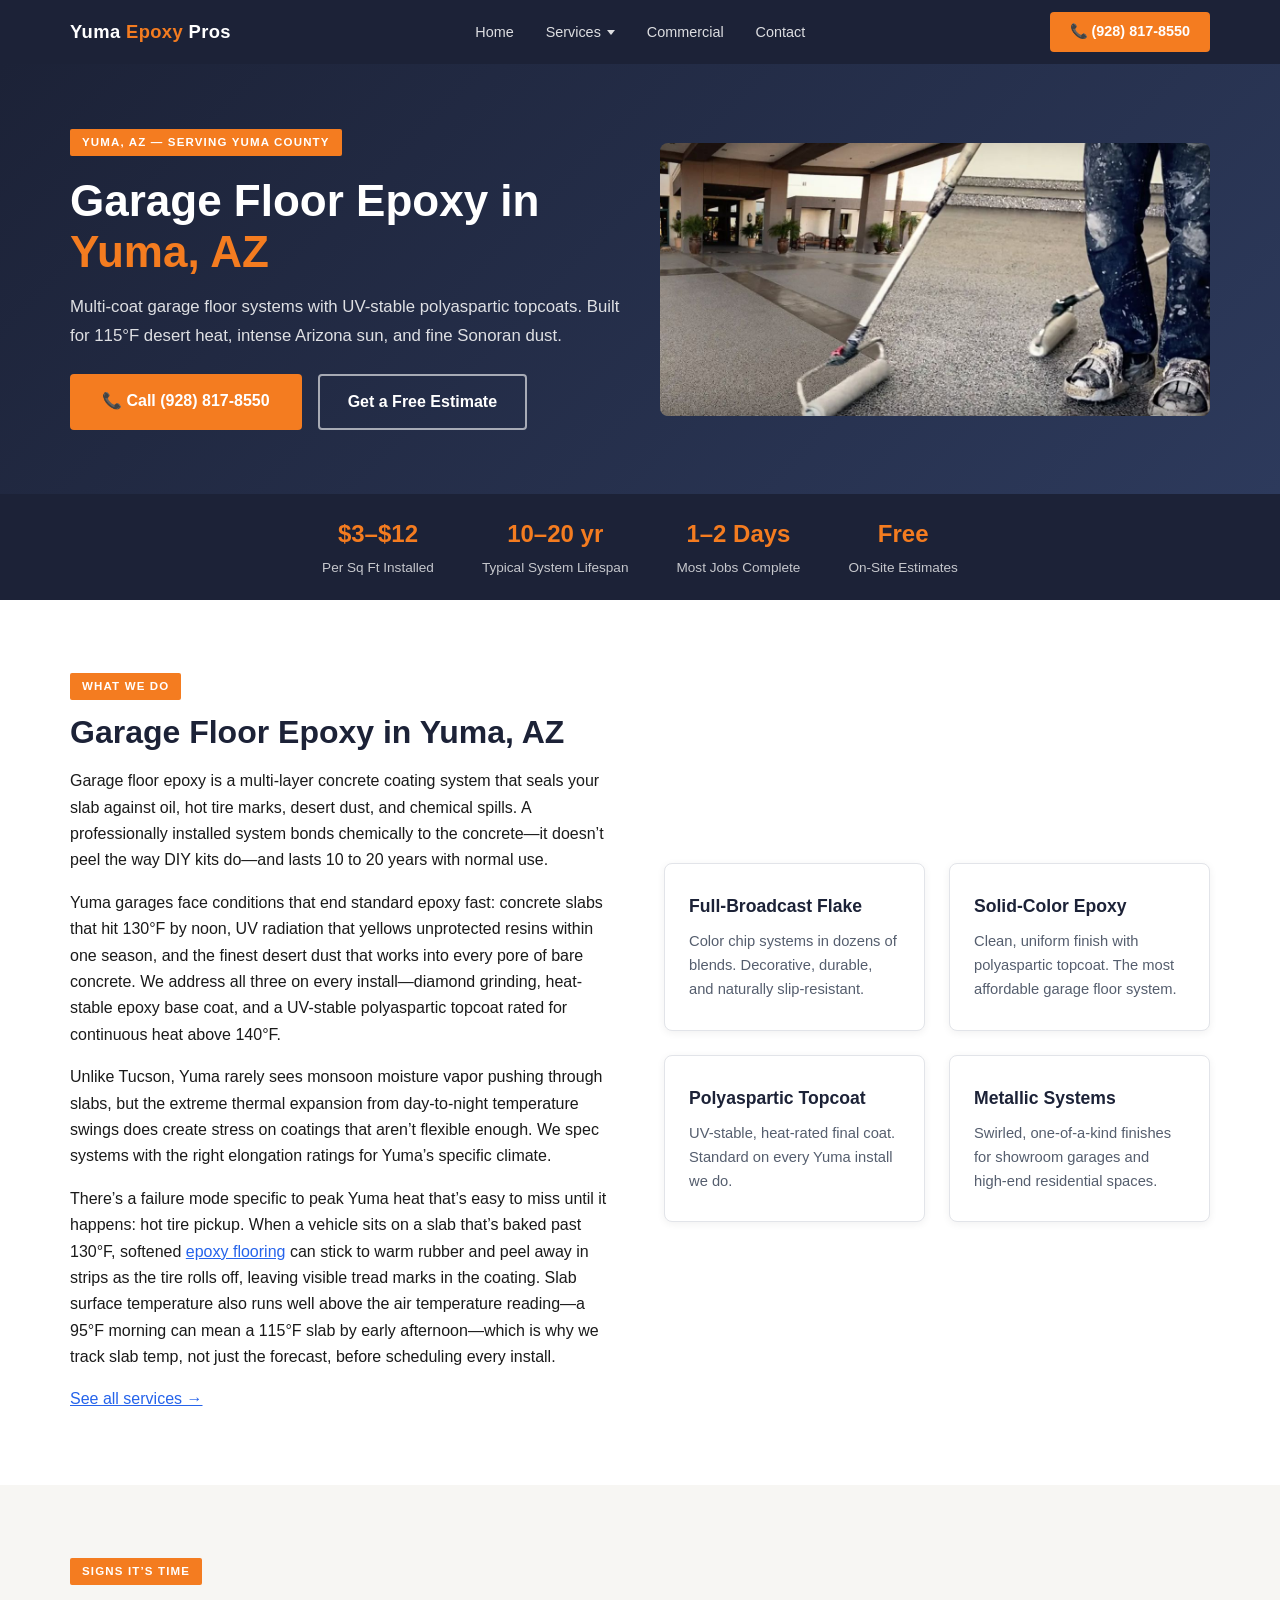
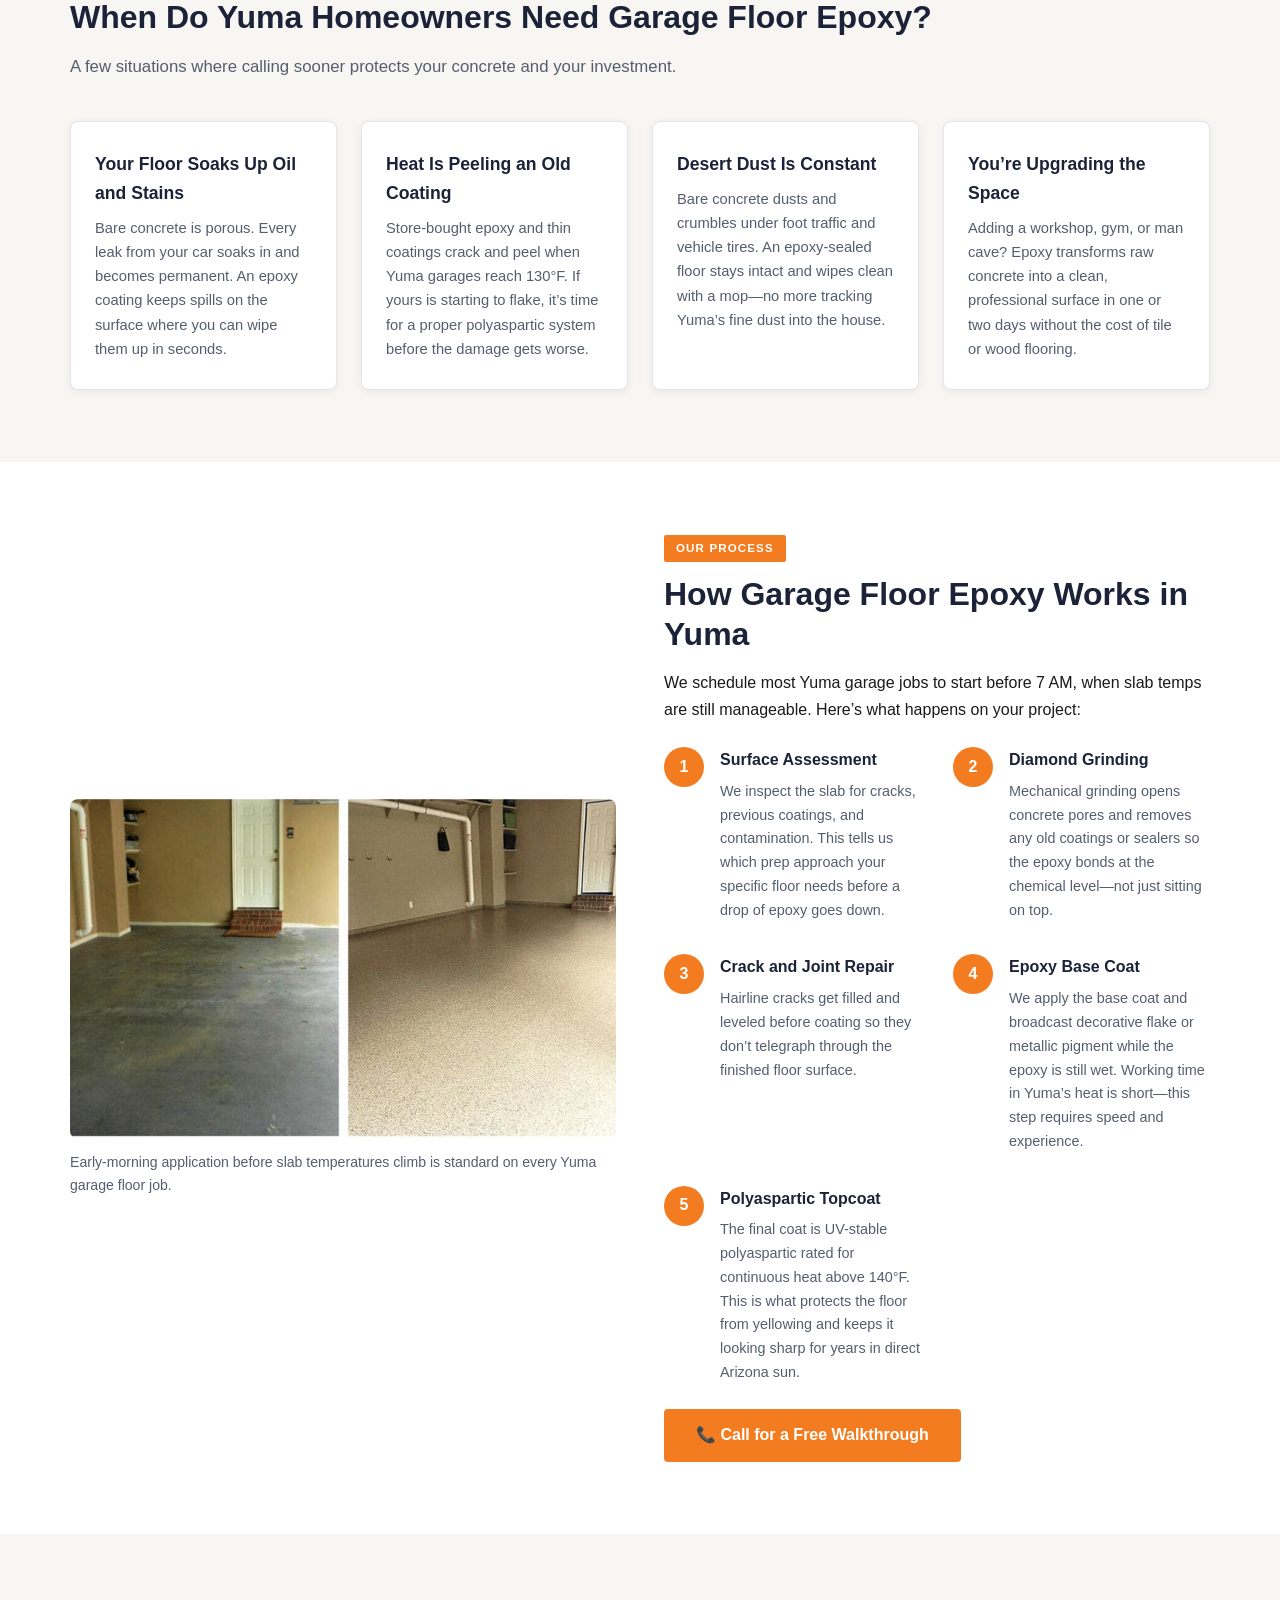
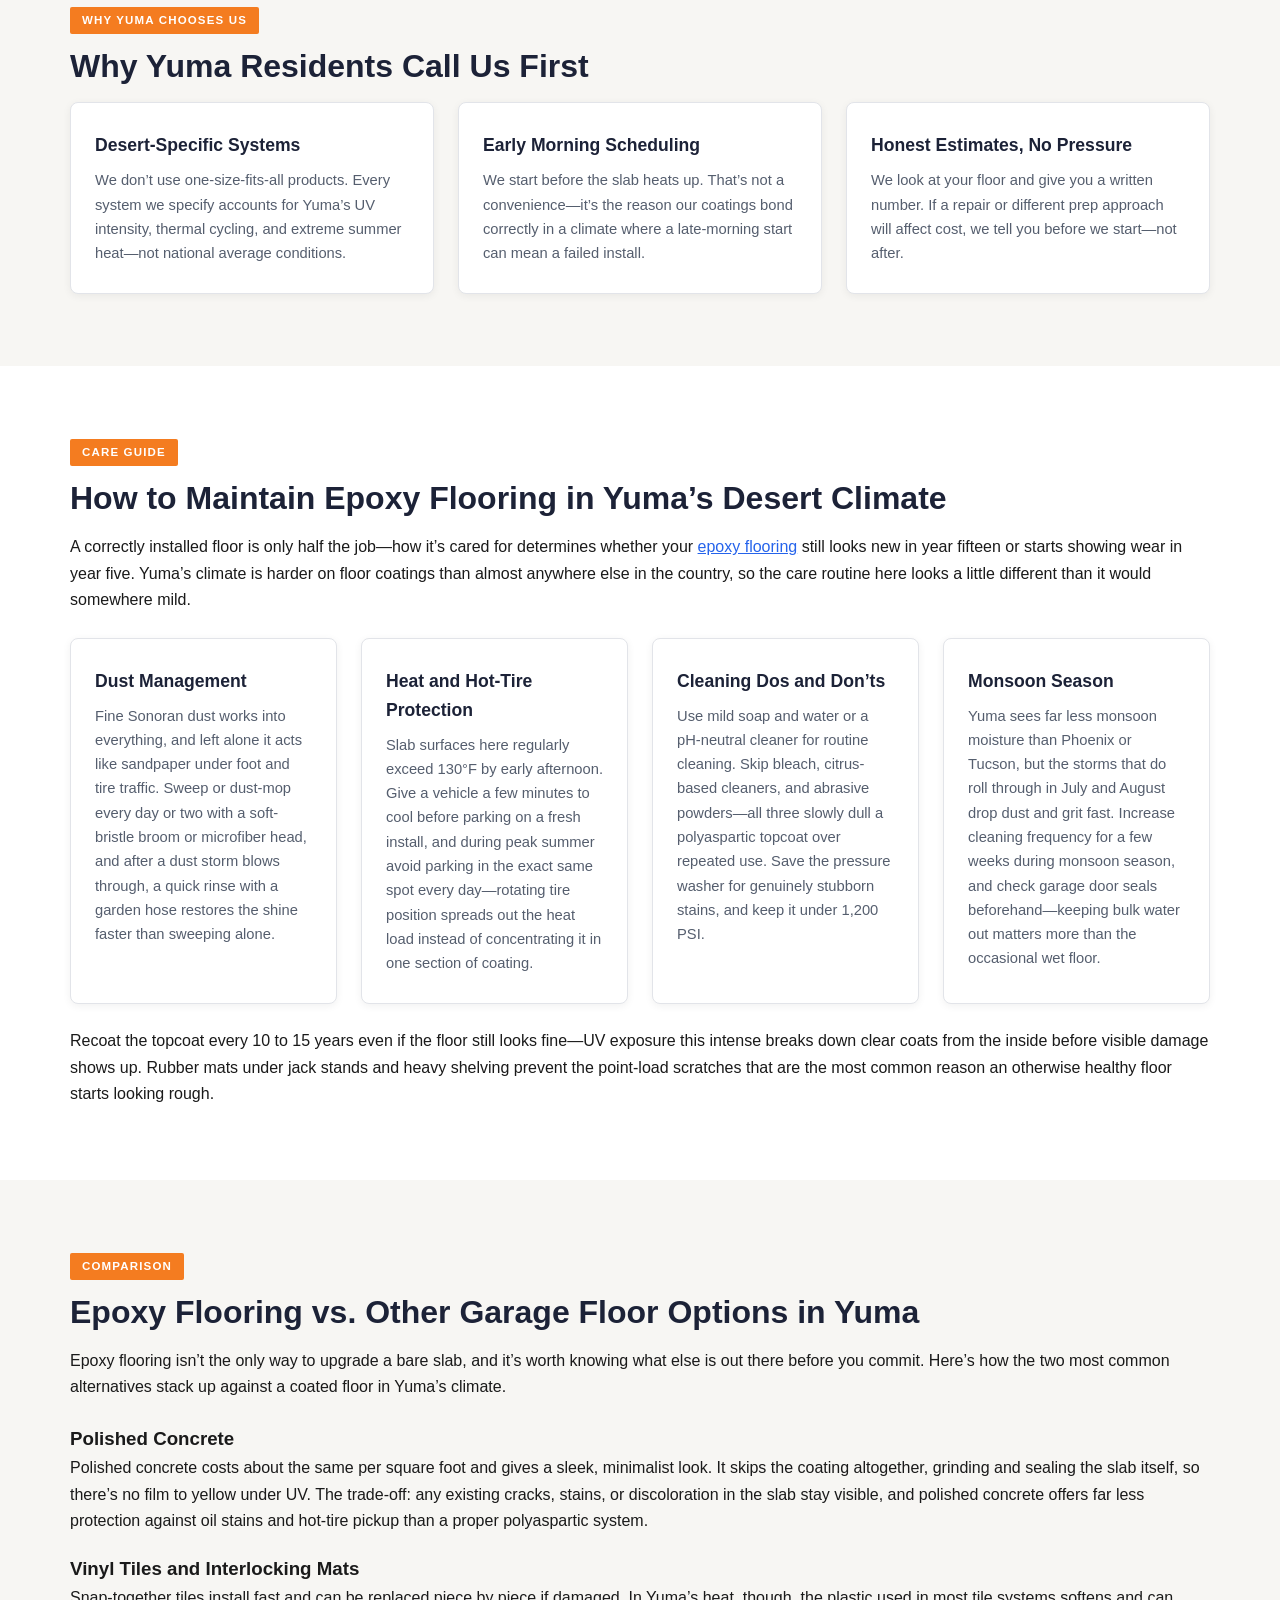
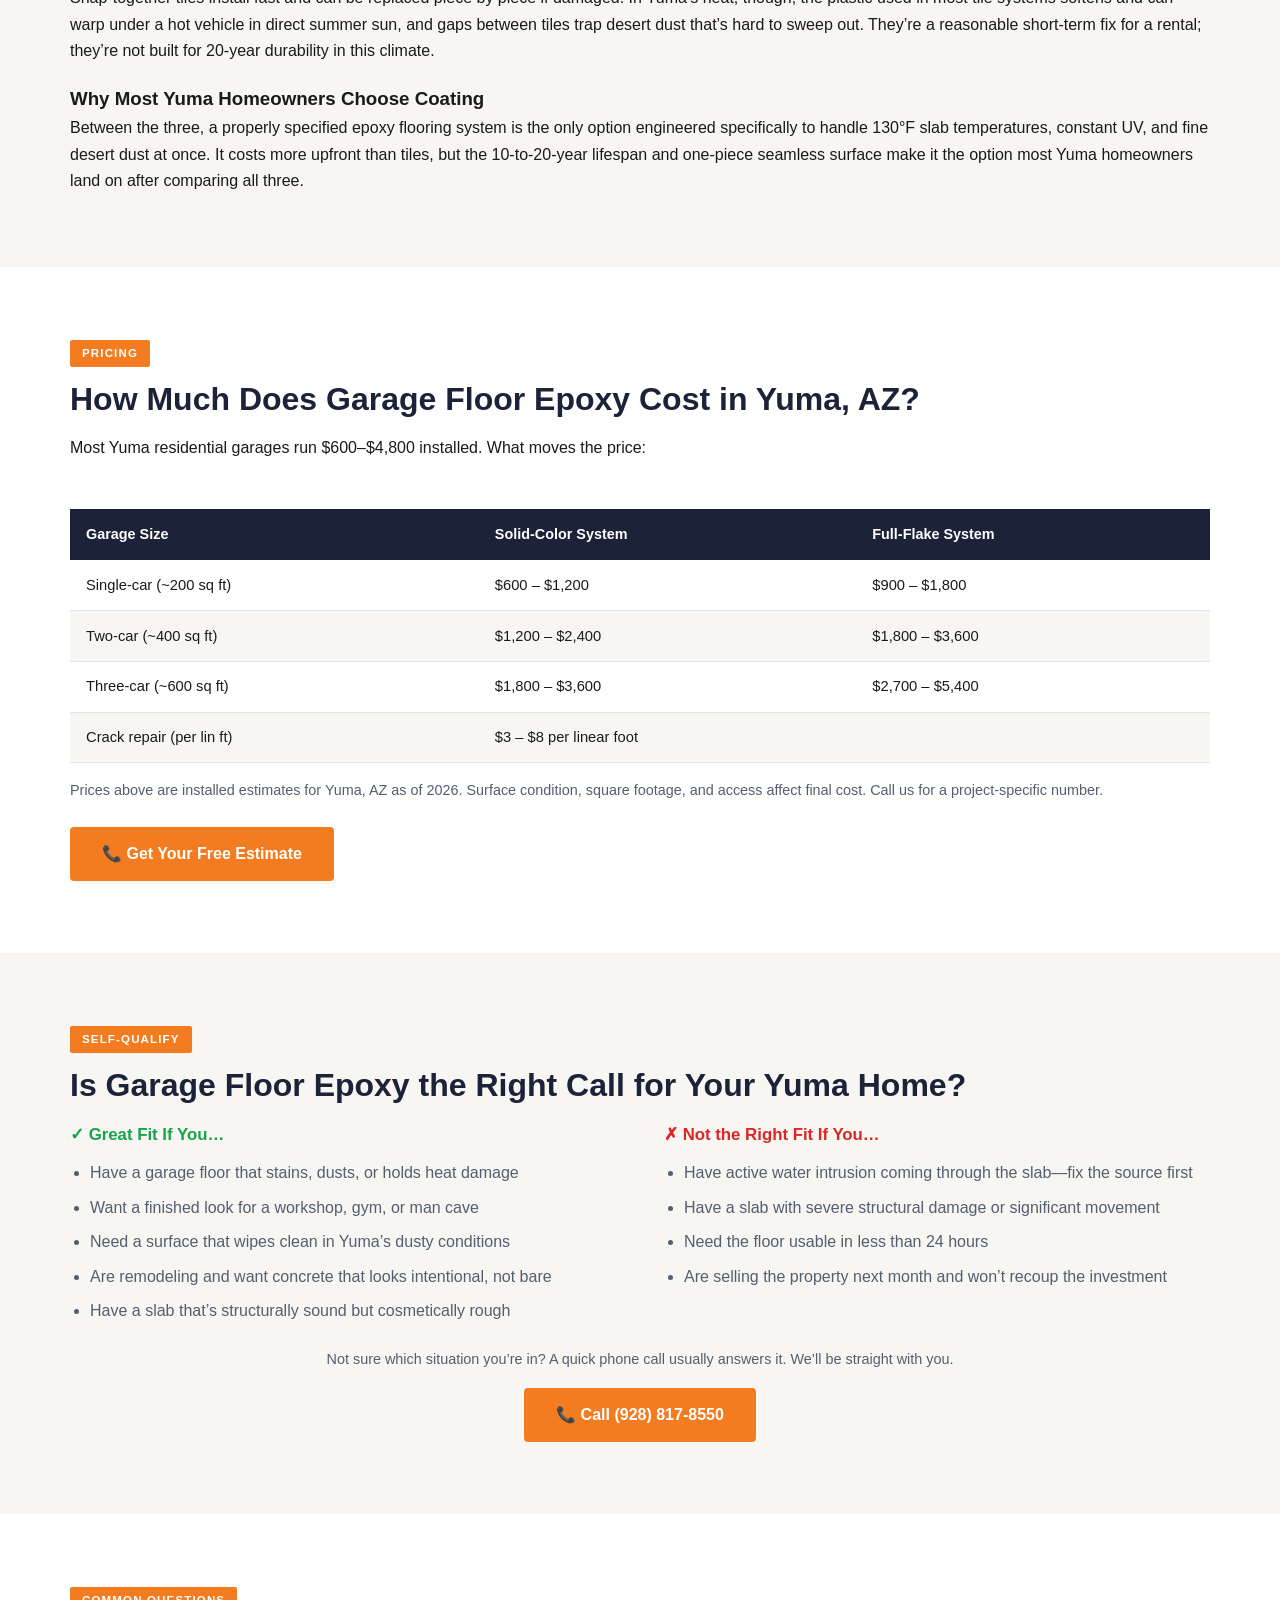
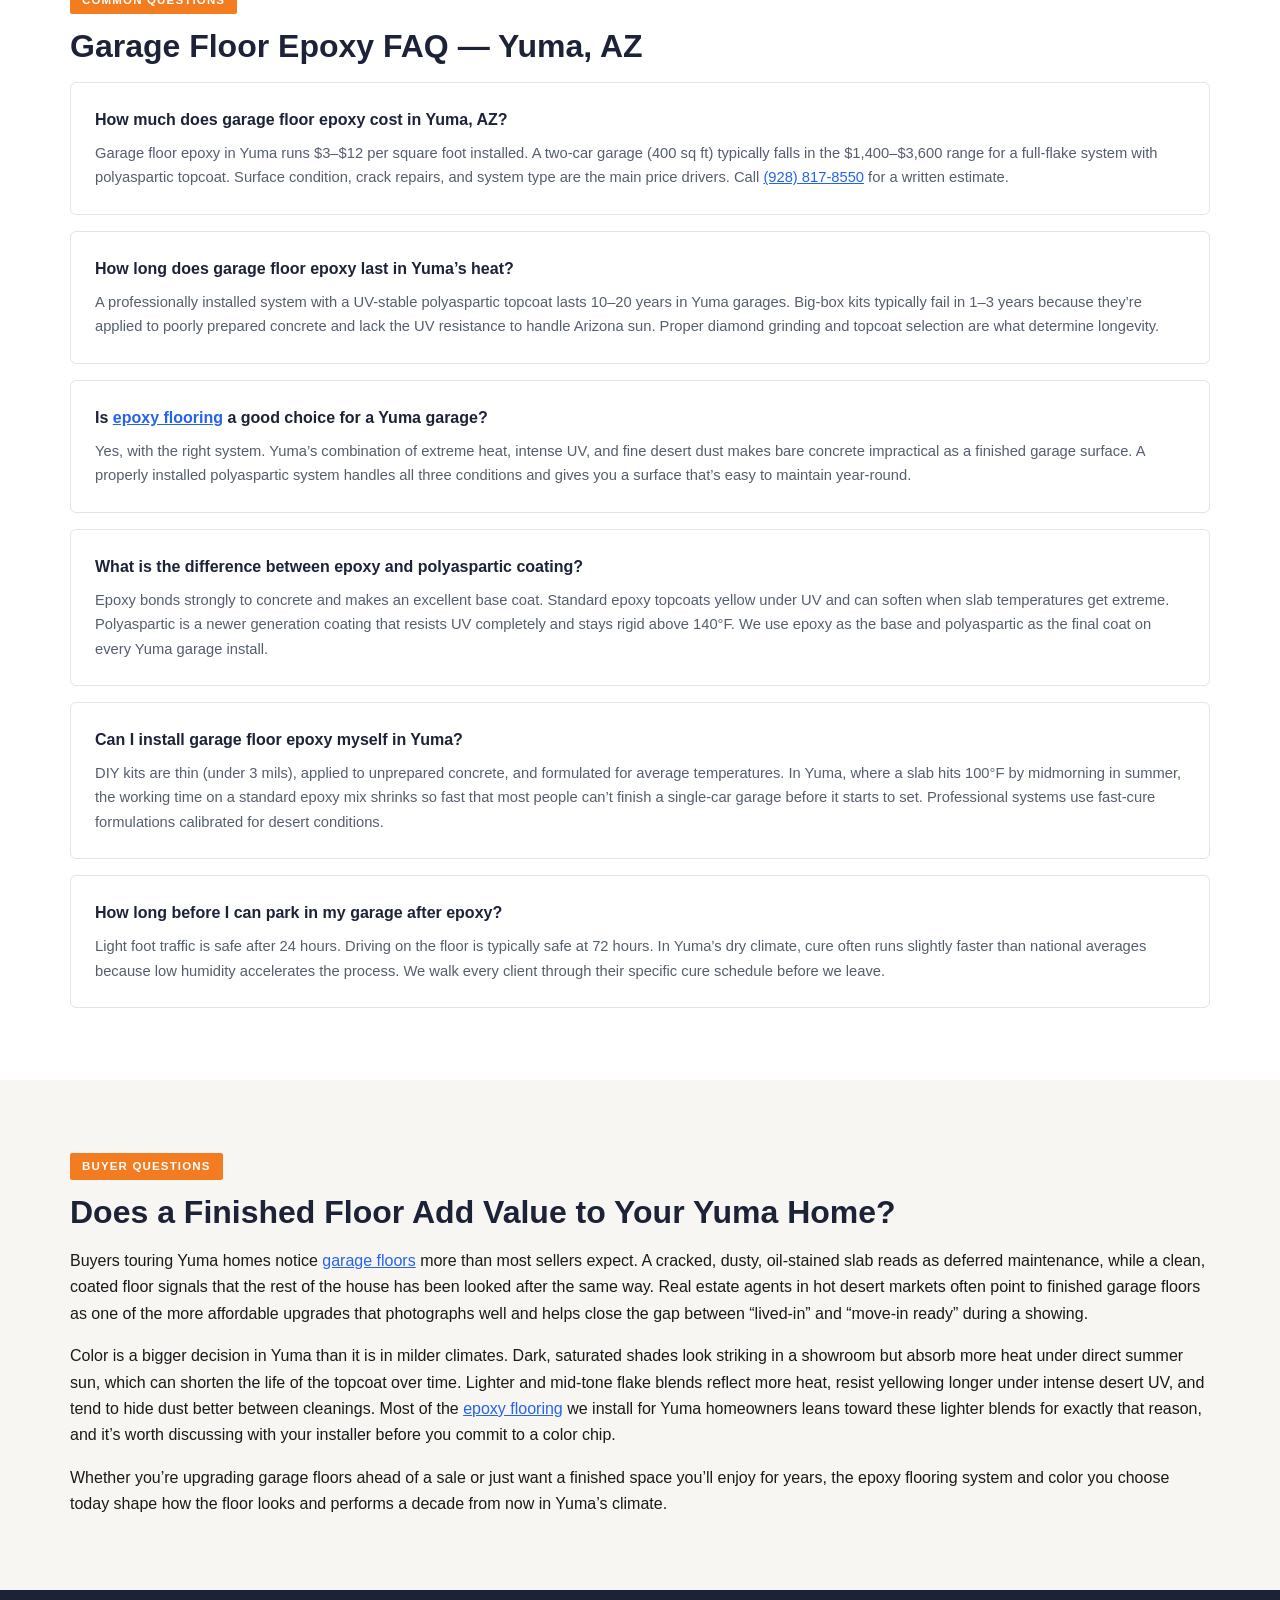
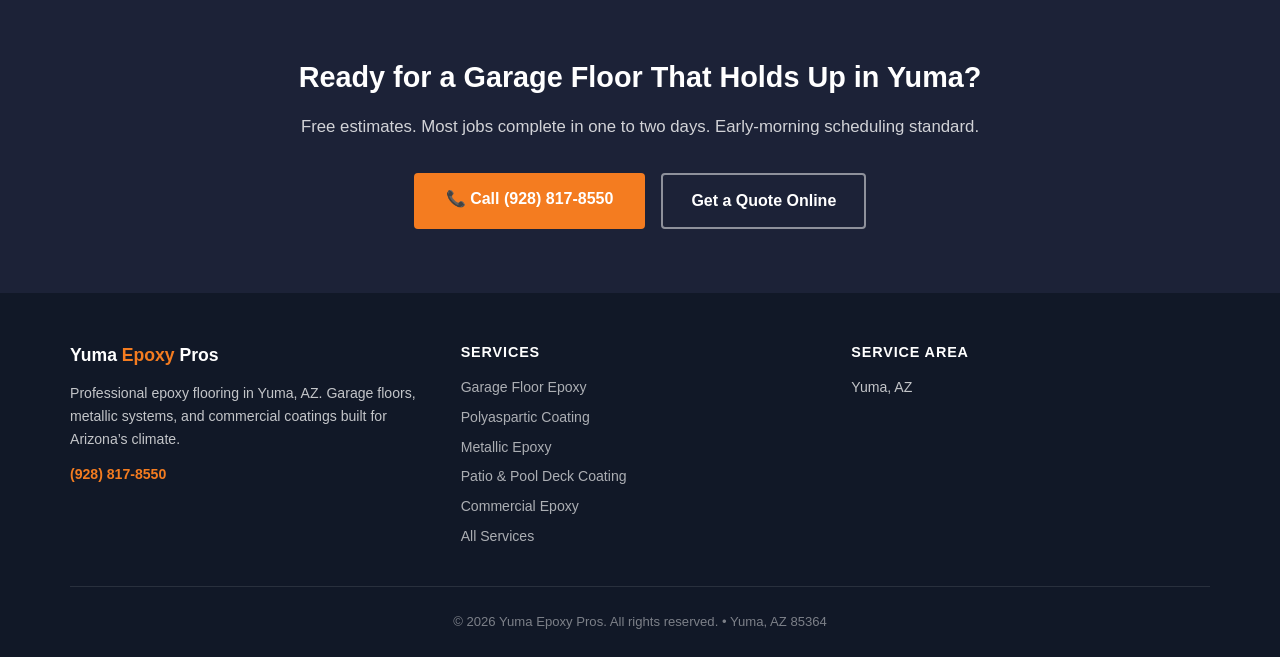
==== index.html @ 927a89eb "Add Google site verification meta tag Added Google site verification meta tag for SEO." ====
<!DOCTYPE html>
<html lang="en">
<head>
<meta charset="UTF-8">
<meta name="viewport" content="width=device-width, initial-scale=1.0">
<title>Garage Floor Epoxy Yuma AZ | Yuma Epoxy Pros</title>
<meta name="description" content="Garage floor epoxy in Yuma, AZ. UV-stable polyaspartic topcoats built for 115&deg;F desert heat and fine desert dust. Free estimates &mdash; (928) 817-8550.">
<link rel="canonical" href="https://www.yumaepoxyflooring.com/">
<link rel="stylesheet" href="styles.css">
  <meta name="google-site-verification" content="IXnUgaW2FuCSOQkMnWdWptDoH_tJjfhENvV6yNIHJcI" />
<script type="application/ld+json">
{
  "@context": "https://schema.org",
  "@type": "LocalBusiness",
  "name": "Yuma Epoxy Pros",
  "telephone": "(928) 817-8550",
  "url": "https://yumaepoxyflooring.com",
  "address": {
    "@type": "PostalAddress",
    "addressLocality": "Yuma",
    "addressRegion": "AZ",
    "addressCountry": "US"
  },
  "areaServed": "Yuma, AZ",
  "description": "Professional garage floor epoxy and concrete coating services in Yuma, AZ",
  "openingHours": "Mo-Fr 07:00-17:00"
}
</script>
<script type="application/ld+json">
{
  "@context": "https://schema.org",
  "@type": "FAQPage",
  "mainEntity": [
    {
      "@type": "Question",
      "name": "How much does garage floor epoxy cost in Yuma, AZ?",
      "acceptedAnswer": {
        "@type": "Answer",
        "text": "Garage floor epoxy in Yuma typically runs $3 to $12 per square foot installed. A single-car garage (around 200 sq ft) falls in the $600&ndash;$1,400 range. A two-car garage (400 sq ft) runs $1,400&ndash;$3,200 for a full-broadcast flake system with polyaspartic topcoat. Metallic systems cost more due to longer installation time and premium materials. We provide written estimates after an on-site walkthrough."
      }
    },
    {
      "@type": "Question",
      "name": "How long does garage floor epoxy last in Yuma&rsquo;s heat?",
      "acceptedAnswer": {
        "@type": "Answer",
        "text": "A professionally installed epoxy system with a UV-stable polyaspartic topcoat lasts 10&ndash;20 years in Yuma garages under normal use. Big-box DIY kits typically fail in one to three years in desert climates because they lack UV resistance and the film thickness to handle slab temperatures that regularly exceed 120&deg;F by midday. Proper diamond grinding and a quality topcoat are what separate a floor that lasts from one that peels."
      }
    },
    {
      "@type": "Question",
      "name": "Is epoxy flooring a good choice for a Yuma garage?",
      "acceptedAnswer": {
        "@type": "Answer",
        "text": "Yes, with the right system. Yuma garages face some of the harshest conditions of any city in the country: sustained 115&deg;F summer air temps, concrete slab surfaces that hit 130&deg;F by noon, intense UV radiation, and constant fine desert dust that infiltrates bare concrete. A properly installed polyaspartic system seals all of it out and handles the heat without softening or yellowing."
      }
    },
    {
      "@type": "Question",
      "name": "What is the difference between epoxy and polyaspartic floor coating?",
      "acceptedAnswer": {
        "@type": "Answer",
        "text": "Epoxy is a two-part resin that cures slowly and bonds strongly to concrete, making it an excellent base coat. Standard epoxy topcoats yellow under UV and can soften when Yuma slabs get extremely hot. Polyaspartic is a newer chemistry that cures faster, resists UV fading completely, and stays rigid in continuous heat above 140&deg;F. Most Yuma installations use epoxy as the base coat and polyaspartic as the protective topcoat."
      }
    },
    {
      "@type": "Question",
      "name": "Can I install garage floor epoxy myself in Yuma?",
      "acceptedAnswer": {
        "@type": "Answer",
        "text": "Hardware store epoxy kits are typically less than 3 mils thick and applied over inadequately prepared concrete. In Yuma&rsquo;s heat, the working time shrinks dramatically&mdash;epoxy mixed on a 100&deg;F slab may begin setting before you finish a single-car garage. Professional installations use fast-cure formulations calibrated for high ambient temperatures, applied during early morning hours before the slab heats up."
      }
    },
    {
      "@type": "Question",
      "name": "How long after installation before I can park in my garage?",
      "acceptedAnswer": {
        "@type": "Answer",
        "text": "Light foot traffic is safe after 24 hours. Driving on the floor is typically safe after 72 hours (3 full days). In Yuma&rsquo;s dry desert climate, cure times often run slightly faster than national averages because low humidity accelerates the process. We walk every client through the specific cure schedule for their system before we leave the job."
      }
    }
  ]
}
</script>
</head>
<body>

<nav>
  <div class="nav-inner">
    <a href="/" class="nav-logo">Yuma <span>Epoxy</span> Pros</a>
    <ul class="nav-links">
      <li><a href="/">Home</a></li>
      <li class="has-dropdown">
        <a href="/services">Services</a>
        <div class="dropdown-menu">
          <ul class="dropdown-menu-list">
            <li><a href="/garage-floor-epoxy-yuma">Garage Floor Epoxy</a></li>
            <li><a href="/polyaspartic-floor-coating-yuma">Polyaspartic Coating</a></li>
            <li><a href="/metallic-epoxy-flooring-yuma">Metallic Epoxy</a></li>
            <li><a href="/patio-pool-deck-coating-yuma">Patio &amp; Pool Deck Coating</a></li>
            <li><a href="/commercial-epoxy-flooring-yuma">Commercial Epoxy</a></li>
          </ul>
        </div>
      </li>
      <li><a href="/commercial-epoxy-flooring-yuma">Commercial</a></li>
      <li><a href="/contact">Contact</a></li>
    </ul>
    <a href="tel:9288178550" class="nav-cta">&#128222; (928) 817-8550</a>
    <button class="nav-hamburger" aria-label="Open menu">
      <span></span><span></span><span></span>
    </button>
  </div>
</nav>

<!-- Hero -->
<section class="hero" style="padding:4rem 1.5rem;">
  <div style="max-width:1140px;margin:0 auto;display:flex;align-items:center;gap:2.5rem;flex-wrap:wrap;">
  <div style="flex:1;min-width:280px;">
    <span class="section-label">Yuma, AZ &mdash; Serving Yuma County</span>
    <h1 style="font-size:clamp(1.75rem,4vw,2.75rem);font-weight:900;color:#ffffff;line-height:1.15;margin:0.5rem 0 1rem;">Garage Floor Epoxy in <span style="color:#f47c20;">Yuma, AZ</span></h1>
    <p style="font-size:1.05rem;color:rgba(255,255,255,0.85);margin-bottom:1.5rem;line-height:1.7;">Multi-coat garage floor systems with UV-stable polyaspartic topcoats. Built for 115&deg;F desert heat, intense Arizona sun, and fine Sonoran dust.</p>
    <div style="display:flex;gap:1rem;flex-wrap:wrap;">
      <a href="tel:9288178550" class="btn-primary">&#128222; Call (928) 817-8550</a>
      <a href="/contact" class="btn-ghost">Get a Free Estimate</a>
    </div>
  </div>
  <div style="flex:1;min-width:280px;">
    <img src="epoxyflooring10.jpg" alt="garage floor epoxy in Yuma AZ" loading="eager" style="width:100%;border-radius:8px;object-fit:cover;max-height:400px;">
  </div>
  </div>
</section>

<!-- Stat bar -->
<div style="background:#1c2237;color:#fff;padding:1.25rem 1.5rem;display:flex;justify-content:center;gap:3rem;flex-wrap:wrap;text-align:center;">
  <div><strong style="display:block;font-size:1.5rem;color:#f47c20;">$3&ndash;$12</strong><span style="font-size:0.85rem;color:rgba(255,255,255,0.75);">Per Sq Ft Installed</span></div>
  <div><strong style="display:block;font-size:1.5rem;color:#f47c20;">10&ndash;20 yr</strong><span style="font-size:0.85rem;color:rgba(255,255,255,0.75);">Typical System Lifespan</span></div>
  <div><strong style="display:block;font-size:1.5rem;color:#f47c20;">1&ndash;2 Days</strong><span style="font-size:0.85rem;color:rgba(255,255,255,0.75);">Most Jobs Complete</span></div>
  <div><strong style="display:block;font-size:1.5rem;color:#f47c20;">Free</strong><span style="font-size:0.85rem;color:rgba(255,255,255,0.75);">On-Site Estimates</span></div>
</div>

<!-- What We Do -->
<section class="section">
  <div class="container">
    <div class="split">
      <div>
        <span class="section-label">What We Do</span>
        <h2 class="section-title">Garage Floor Epoxy in Yuma, AZ</h2>
        <p>Garage floor epoxy is a multi-layer concrete coating system that seals your slab against oil, hot tire marks, desert dust, and chemical spills. A professionally installed system bonds chemically to the concrete&mdash;it doesn&rsquo;t peel the way DIY kits do&mdash;and lasts 10 to 20 years with normal use.</p>
        <p style="margin-top:1rem;">Yuma garages face conditions that end standard epoxy fast: concrete slabs that hit 130&deg;F by noon, UV radiation that yellows unprotected resins within one season, and the finest desert dust that works into every pore of bare concrete. We address all three on every install&mdash;diamond grinding, heat-stable epoxy base coat, and a UV-stable polyaspartic topcoat rated for continuous heat above 140&deg;F.</p>
        <p style="margin-top:1rem;">Unlike Tucson, Yuma rarely sees monsoon moisture vapor pushing through slabs, but the extreme thermal expansion from day-to-night temperature swings does create stress on coatings that aren&rsquo;t flexible enough. We spec systems with the right elongation ratings for Yuma&rsquo;s specific climate.</p><p style="margin-top:1rem;">There&rsquo;s a failure mode specific to peak Yuma heat that&rsquo;s easy to miss until it happens: hot tire pickup. When a vehicle sits on a slab that&rsquo;s baked past 130&deg;F, softened <a href="http://hooverepoxyfloors.com">epoxy flooring</a> can stick to warm rubber and peel away in strips as the tire rolls off, leaving visible tread marks in the coating. Slab surface temperature also runs well above the air temperature reading&mdash;a 95&deg;F morning can mean a 115&deg;F slab by early afternoon&mdash;which is why we track slab temp, not just the forecast, before scheduling every install.</p>
        <a href="/services" style="color:#2563eb;text-decoration:underline;display:inline-block;margin-top:1rem;">See all services &rarr;</a>
      </div>
      <div>
        <div class="cards" style="grid-template-columns:1fr 1fr;">
          <div class="card">
            <h3>Full-Broadcast Flake</h3>
            <p>Color chip systems in dozens of blends. Decorative, durable, and naturally slip-resistant.</p>
          </div>
          <div class="card">
            <h3>Solid-Color Epoxy</h3>
            <p>Clean, uniform finish with polyaspartic topcoat. The most affordable garage floor system.</p>
          </div>
          <div class="card">
            <h3>Polyaspartic Topcoat</h3>
            <p>UV-stable, heat-rated final coat. Standard on every Yuma install we do.</p>
          </div>
          <div class="card">
            <h3>Metallic Systems</h3>
            <p>Swirled, one-of-a-kind finishes for showroom garages and high-end residential spaces.</p>
          </div>
        </div>
      </div>
    </div>
  </div>
</section>

<!-- When Do You Need It -->
<section class="section section-alt">
  <div class="container">
    <span class="section-label">Signs It&rsquo;s Time</span>
    <h2 class="section-title">When Do Yuma Homeowners Need Garage Floor Epoxy?</h2>
    <p class="section-lead">A few situations where calling sooner protects your concrete and your investment.</p>
    <div class="cards">
      <div class="card">
        <h3>Your Floor Soaks Up Oil and Stains</h3>
        <p>Bare concrete is porous. Every leak from your car soaks in and becomes permanent. An epoxy coating keeps spills on the surface where you can wipe them up in seconds.</p>
      </div>
      <div class="card">
        <h3>Heat Is Peeling an Old Coating</h3>
        <p>Store-bought epoxy and thin coatings crack and peel when Yuma garages reach 130&deg;F. If yours is starting to flake, it&rsquo;s time for a proper polyaspartic system before the damage gets worse.</p>
      </div>
      <div class="card">
        <h3>Desert Dust Is Constant</h3>
        <p>Bare concrete dusts and crumbles under foot traffic and vehicle tires. An epoxy-sealed floor stays intact and wipes clean with a mop&mdash;no more tracking Yuma&rsquo;s fine dust into the house.</p>
      </div>
      <div class="card">
        <h3>You&rsquo;re Upgrading the Space</h3>
        <p>Adding a workshop, gym, or man cave? Epoxy transforms raw concrete into a clean, professional surface in one or two days without the cost of tile or wood flooring.</p>
      </div>
    </div>
  </div>
</section>

<!-- How It Works -->
<section class="section">
  <div class="container">
    <div class="split">
      <div>
        <img src="epoxyflooring1.jpg" alt="garage floor epoxy coating process in Yuma AZ" loading="lazy" style="width:100%;border-radius:8px;object-fit:cover;max-height:420px;">
        <p style="margin-top:0.75rem;font-size:0.88rem;color:#555e6e;">Early-morning application before slab temperatures climb is standard on every Yuma garage floor job.</p>
      </div>
      <div>
        <span class="section-label">Our Process</span>
        <h2 class="section-title">How Garage Floor Epoxy Works in Yuma</h2>
        <p style="margin-bottom:1.5rem;">We schedule most Yuma garage jobs to start before 7 AM, when slab temps are still manageable. Here&rsquo;s what happens on your project:</p>
        <div class="steps">
          <div class="step"><h3>Surface Assessment</h3><p>We inspect the slab for cracks, previous coatings, and contamination. This tells us which prep approach your specific floor needs before a drop of epoxy goes down.</p></div>
          <div class="step"><h3>Diamond Grinding</h3><p>Mechanical grinding opens concrete pores and removes any old coatings or sealers so the epoxy bonds at the chemical level&mdash;not just sitting on top.</p></div>
          <div class="step"><h3>Crack and Joint Repair</h3><p>Hairline cracks get filled and leveled before coating so they don&rsquo;t telegraph through the finished floor surface.</p></div>
          <div class="step"><h3>Epoxy Base Coat</h3><p>We apply the base coat and broadcast decorative flake or metallic pigment while the epoxy is still wet. Working time in Yuma&rsquo;s heat is short&mdash;this step requires speed and experience.</p></div>
          <div class="step"><h3>Polyaspartic Topcoat</h3><p>The final coat is UV-stable polyaspartic rated for continuous heat above 140&deg;F. This is what protects the floor from yellowing and keeps it looking sharp for years in direct Arizona sun.</p></div>
        </div>
        <a href="tel:9288178550" class="btn-primary" style="margin-top:1.5rem;display:inline-block;">&#128222; Call for a Free Walkthrough</a>
      </div>
    </div>
  </div>
</section>

<!-- Why Choose Us -->
<section class="section section-alt">
  <div class="container">
    <span class="section-label">Why Yuma Chooses Us</span>
    <h2 class="section-title">Why Yuma Residents Call Us First</h2>
    <div class="cards">
      <div class="card">
        <h3>Desert-Specific Systems</h3>
        <p>We don&rsquo;t use one-size-fits-all products. Every system we specify accounts for Yuma&rsquo;s UV intensity, thermal cycling, and extreme summer heat&mdash;not national average conditions.</p>
      </div>
      <div class="card">
        <h3>Early Morning Scheduling</h3>
        <p>We start before the slab heats up. That&rsquo;s not a convenience&mdash;it&rsquo;s the reason our coatings bond correctly in a climate where a late-morning start can mean a failed install.</p>
      </div>
      <div class="card">
        <h3>Honest Estimates, No Pressure</h3>
        <p>We look at your floor and give you a written number. If a repair or different prep approach will affect cost, we tell you before we start&mdash;not after.</p>
      </div>
    </div>
  </div>
</section>

<!-- Care Guide -->
<section class="section">
  <div class="container">
    <span class="section-label">Care Guide</span>
    <h2 class="section-title">How to Maintain Epoxy Flooring in Yuma&rsquo;s Desert Climate</h2>
    <p>A correctly installed floor is only half the job&mdash;how it&rsquo;s cared for determines whether your <a href="http://www.santaclaraepoxy.com/">epoxy flooring</a> still looks new in year fifteen or starts showing wear in year five. Yuma&rsquo;s climate is harder on floor coatings than almost anywhere else in the country, so the care routine here looks a little different than it would somewhere mild.</p>
    <div class="cards" style="margin-top:1.5rem;">
      <div class="card">
        <h3>Dust Management</h3>
        <p>Fine Sonoran dust works into everything, and left alone it acts like sandpaper under foot and tire traffic. Sweep or dust-mop every day or two with a soft-bristle broom or microfiber head, and after a dust storm blows through, a quick rinse with a garden hose restores the shine faster than sweeping alone.</p>
      </div>
      <div class="card">
        <h3>Heat and Hot-Tire Protection</h3>
        <p>Slab surfaces here regularly exceed 130&deg;F by early afternoon. Give a vehicle a few minutes to cool before parking on a fresh install, and during peak summer avoid parking in the exact same spot every day&mdash;rotating tire position spreads out the heat load instead of concentrating it in one section of coating.</p>
      </div>
      <div class="card">
        <h3>Cleaning Dos and Don&rsquo;ts</h3>
        <p>Use mild soap and water or a pH-neutral cleaner for routine cleaning. Skip bleach, citrus-based cleaners, and abrasive powders&mdash;all three slowly dull a polyaspartic topcoat over repeated use. Save the pressure washer for genuinely stubborn stains, and keep it under 1,200 PSI.</p>
      </div>
      <div class="card">
        <h3>Monsoon Season</h3>
        <p>Yuma sees far less monsoon moisture than Phoenix or Tucson, but the storms that do roll through in July and August drop dust and grit fast. Increase cleaning frequency for a few weeks during monsoon season, and check garage door seals beforehand&mdash;keeping bulk water out matters more than the occasional wet floor.</p>
      </div>
    </div>
    <p style="margin-top:1.5rem;">Recoat the topcoat every 10 to 15 years even if the floor still looks fine&mdash;UV exposure this intense breaks down clear coats from the inside before visible damage shows up. Rubber mats under jack stands and heavy shelving prevent the point-load scratches that are the most common reason an otherwise healthy floor starts looking rough.</p>
  </div>
</section>

<!-- Comparison -->
<section class="section section-alt">
  <div class="container">
    <span class="section-label">Comparison</span>
    <h2 class="section-title">Epoxy Flooring vs. Other Garage Floor Options in Yuma</h2>
    <p>Epoxy flooring isn&rsquo;t the only way to upgrade a bare slab, and it&rsquo;s worth knowing what else is out there before you commit. Here&rsquo;s how the two most common alternatives stack up against a coated floor in Yuma&rsquo;s climate.</p>
    <div style="margin-top:1.5rem;">
      <h3>Polished Concrete</h3>
      <p>Polished concrete costs about the same per square foot and gives a sleek, minimalist look. It skips the coating altogether, grinding and sealing the slab itself, so there&rsquo;s no film to yellow under UV. The trade-off: any existing cracks, stains, or discoloration in the slab stay visible, and polished concrete offers far less protection against oil stains and hot-tire pickup than a proper polyaspartic system.</p>
      <h3 style="margin-top:1.25rem;">Vinyl Tiles and Interlocking Mats</h3>
      <p>Snap-together tiles install fast and can be replaced piece by piece if damaged. In Yuma&rsquo;s heat, though, the plastic used in most tile systems softens and can warp under a hot vehicle in direct summer sun, and gaps between tiles trap desert dust that&rsquo;s hard to sweep out. They&rsquo;re a reasonable short-term fix for a rental; they&rsquo;re not built for 20-year durability in this climate.</p>
      <h3 style="margin-top:1.25rem;">Why Most Yuma Homeowners Choose Coating</h3>
      <p>Between the three, a properly specified epoxy flooring system is the only option engineered specifically to handle 130&deg;F slab temperatures, constant UV, and fine desert dust at once. It costs more upfront than tiles, but the 10-to-20-year lifespan and one-piece seamless surface make it the option most Yuma homeowners land on after comparing all three.</p>
    </div>
  </div>
</section>

<!-- Cost -->
<section class="section">
  <div class="container">
    <span class="section-label">Pricing</span>
    <h2 class="section-title">How Much Does Garage Floor Epoxy Cost in Yuma, AZ?</h2>
    <p style="margin-bottom:1.5rem;">Most Yuma residential garages run $600&ndash;$4,800 installed. What moves the price:</p>
    <div style="overflow-x:auto;">
      <table class="cost-table">
        <thead>
          <tr><th>Garage Size</th><th>Solid-Color System</th><th>Full-Flake System</th></tr>
        </thead>
        <tbody>
          <tr><td>Single-car (~200 sq ft)</td><td>$600 &ndash; $1,200</td><td>$900 &ndash; $1,800</td></tr>
          <tr><td>Two-car (~400 sq ft)</td><td>$1,200 &ndash; $2,400</td><td>$1,800 &ndash; $3,600</td></tr>
          <tr><td>Three-car (~600 sq ft)</td><td>$1,800 &ndash; $3,600</td><td>$2,700 &ndash; $5,400</td></tr>
          <tr><td>Crack repair (per lin ft)</td><td colspan="2">$3 &ndash; $8 per linear foot</td></tr>
        </tbody>
      </table>
    </div>
    <p style="margin-top:1rem;color:#555e6e;font-size:0.9rem;">Prices above are installed estimates for Yuma, AZ as of 2026. Surface condition, square footage, and access affect final cost. Call us for a project-specific number.</p>
    <a href="tel:9288178550" class="btn-primary" style="display:inline-block;margin-top:1.5rem;">&#128222; Get Your Free Estimate</a>
  </div>
</section>

<!-- Is It Right For You -->
<section class="section section-alt">
  <div class="container">
    <span class="section-label">Self-Qualify</span>
    <h2 class="section-title">Is Garage Floor Epoxy the Right Call for Your Yuma Home?</h2>
    <div class="split" style="align-items:flex-start;">
      <div>
        <h3 style="font-size:1.05rem;margin-bottom:0.75rem;color:#16a34a;">&#10003; Great Fit If You&hellip;</h3>
        <ul style="padding-left:1.25rem;display:flex;flex-direction:column;gap:0.5rem;color:#555e6e;">
          <li>Have a garage floor that stains, dusts, or holds heat damage</li>
          <li>Want a finished look for a workshop, gym, or man cave</li>
          <li>Need a surface that wipes clean in Yuma&rsquo;s dusty conditions</li>
          <li>Are remodeling and want concrete that looks intentional, not bare</li>
          <li>Have a slab that&rsquo;s structurally sound but cosmetically rough</li>
        </ul>
      </div>
      <div>
        <h3 style="font-size:1.05rem;margin-bottom:0.75rem;color:#dc2626;">&#10007; Not the Right Fit If You&hellip;</h3>
        <ul style="padding-left:1.25rem;display:flex;flex-direction:column;gap:0.5rem;color:#555e6e;">
          <li>Have active water intrusion coming through the slab&mdash;fix the source first</li>
          <li>Have a slab with severe structural damage or significant movement</li>
          <li>Need the floor usable in less than 24 hours</li>
          <li>Are selling the property next month and won&rsquo;t recoup the investment</li>
        </ul>
      </div>
    </div>
    <p style="margin-top:1.5rem;font-size:0.9rem;color:#555e6e;text-align:center;">Not sure which situation you&rsquo;re in? A quick phone call usually answers it. We&rsquo;ll be straight with you.</p>
    <div style="text-align:center;margin-top:1rem;">
      <a href="tel:9288178550" class="btn-primary" style="display:inline-block;">&#128222; Call (928) 817-8550</a>
    </div>
  </div>
</section>

<!-- FAQ -->
<section class="section">
  <div class="container">
    <span class="section-label">Common Questions</span>
    <h2 class="section-title">Garage Floor Epoxy FAQ &mdash; Yuma, AZ</h2>
    <div class="faqs">
      <div class="faq">
        <h3>How much does garage floor epoxy cost in Yuma, AZ?</h3>
        <p>Garage floor epoxy in Yuma runs $3&ndash;$12 per square foot installed. A two-car garage (400 sq ft) typically falls in the $1,400&ndash;$3,600 range for a full-flake system with polyaspartic topcoat. Surface condition, crack repairs, and system type are the main price drivers. Call <a href="tel:9288178550" style="color:#2563eb;text-decoration:underline;">(928) 817-8550</a> for a written estimate.</p>
      </div>
      <div class="faq">
        <h3>How long does garage floor epoxy last in Yuma&rsquo;s heat?</h3>
        <p>A professionally installed system with a UV-stable polyaspartic topcoat lasts 10&ndash;20 years in Yuma garages. Big-box kits typically fail in 1&ndash;3 years because they&rsquo;re applied to poorly prepared concrete and lack the UV resistance to handle Arizona sun. Proper diamond grinding and topcoat selection are what determine longevity.</p>
      </div>
      <div class="faq">
        <h3>Is <a href="https://www.tucsonazepoxyflooring.com/">epoxy flooring</a> a good choice for a Yuma garage?</h3>
        <p>Yes, with the right system. Yuma&rsquo;s combination of extreme heat, intense UV, and fine desert dust makes bare concrete impractical as a finished garage surface. A properly installed polyaspartic system handles all three conditions and gives you a surface that&rsquo;s easy to maintain year-round.</p>
      </div>
      <div class="faq">
        <h3>What is the difference between epoxy and polyaspartic coating?</h3>
        <p>Epoxy bonds strongly to concrete and makes an excellent base coat. Standard epoxy topcoats yellow under UV and can soften when slab temperatures get extreme. Polyaspartic is a newer generation coating that resists UV completely and stays rigid above 140&deg;F. We use epoxy as the base and polyaspartic as the final coat on every Yuma garage install.</p>
      </div>
      <div class="faq">
        <h3>Can I install garage floor epoxy myself in Yuma?</h3>
        <p>DIY kits are thin (under 3 mils), applied to unprepared concrete, and formulated for average temperatures. In Yuma, where a slab hits 100&deg;F by midmorning in summer, the working time on a standard epoxy mix shrinks so fast that most people can&rsquo;t finish a single-car garage before it starts to set. Professional systems use fast-cure formulations calibrated for desert conditions.</p>
      </div>
      <div class="faq">
        <h3>How long before I can park in my garage after epoxy?</h3>
        <p>Light foot traffic is safe after 24 hours. Driving on the floor is typically safe at 72 hours. In Yuma&rsquo;s dry climate, cure often runs slightly faster than national averages because low humidity accelerates the process. We walk every client through their specific cure schedule before we leave.</p>
      </div>
    </div>
  </div>
</section>

<!-- Resale Value & Color -->
<section class="section section-alt">
<div class="container">
<span class="section-label">Buyer Questions</span>
<h2 class="section-title">Does a Finished Floor Add Value to Your Yuma Home?</h2>
<p>Buyers touring Yuma homes notice <a href="http://flagstaffepoxyflooring.com">garage floors</a> more than most sellers expect. A cracked, dusty, oil-stained slab reads as deferred maintenance, while a clean, coated floor signals that the rest of the house has been looked after the same way. Real estate agents in hot desert markets often point to finished garage floors as one of the more affordable upgrades that photographs well and helps close the gap between &ldquo;lived-in&rdquo; and &ldquo;move-in ready&rdquo; during a showing.</p>
<p style="margin-top:1rem;">Color is a bigger decision in Yuma than it is in milder climates. Dark, saturated shades look striking in a showroom but absorb more heat under direct summer sun, which can shorten the life of the topcoat over time. Lighter and mid-tone flake blends reflect more heat, resist yellowing longer under intense desert UV, and tend to hide dust better between cleanings. Most of the <a href="http://sanleandroepoxy.com/">epoxy flooring</a> we install for Yuma homeowners leans toward these lighter blends for exactly that reason, and it&rsquo;s worth discussing with your installer before you commit to a color chip.</p>
<p style="margin-top:1rem;">Whether you&rsquo;re upgrading garage floors ahead of a sale or just want a finished space you&rsquo;ll enjoy for years, the epoxy flooring system and color you choose today shape how the floor looks and performs a decade from now in Yuma&rsquo;s climate.</p>
</div>
</section>

<div class="cta-band">
  <h2>Ready for a Garage Floor That Holds Up in Yuma?</h2>
  <p>Free estimates. Most jobs complete in one to two days. Early-morning scheduling standard.</p>
  <div style="display:flex;gap:1rem;justify-content:center;flex-wrap:wrap;">
    <a href="tel:9288178550" class="btn-primary">&#128222; Call (928) 817-8550</a>
    <a href="/contact" class="btn-ghost" style="border-color:rgba(255,255,255,0.5);color:#fff;">Get a Quote Online</a>
  </div>
</div>

<footer>
  <div class="footer-grid">
    <div>
      <a href="/" class="footer-logo">Yuma <span>Epoxy</span> Pros</a>
      <p style="margin-top:0.75rem;font-size:0.88rem;">Professional epoxy flooring in Yuma, AZ. Garage floors, metallic systems, and commercial coatings built for Arizona&rsquo;s climate.</p>
      <p style="margin-top:0.75rem;font-size:0.88rem;"><a href="tel:9288178550">(928) 817-8550</a></p>
    </div>
    <div>
      <h4>Services</h4>
      <ul>
        <li><a href="/garage-floor-epoxy-yuma">Garage Floor Epoxy</a></li>
        <li><a href="/polyaspartic-floor-coating-yuma">Polyaspartic Coating</a></li>
        <li><a href="/metallic-epoxy-flooring-yuma">Metallic Epoxy</a></li>
        <li><a href="/patio-pool-deck-coating-yuma">Patio &amp; Pool Deck Coating</a></li>
        <li><a href="/commercial-epoxy-flooring-yuma">Commercial Epoxy</a></li>
        <li><a href="/services">All Services</a></li>
      </ul>
    </div>
    <div>
      <h4>Service Area</h4>
      <ul>
        <li>Yuma, AZ</li>
      </ul>
    </div>
  </div>
  <div class="footer-bottom">
    <p>&copy; 2026 Yuma Epoxy Pros. All rights reserved. &bull; Yuma, AZ 85364</p>
  </div>
</footer>

</body>
</html>
---- styles.css ----
/* Yuma Epoxy Pros — styles.css */

*, *::before, *::after { box-sizing: border-box; margin: 0; padding: 0; }

:root {
  --navy: #1c2237;
  --orange: #f47c20;
  --red: #e63946;
  --light-bg: #f7f6f3;
  --white: #ffffff;
  --text: #1a1a1a;
  --muted: #555e6e;
  --border: #e2e4e9;
  --max-w: 1140px;
}

body { font-family: 'Segoe UI', Arial, sans-serif; color: var(--text); background: var(--white); line-height: 1.65; font-size: 16px; }

a { color: #2563eb; text-decoration: underline; }
a:hover { color: #1d4ed8; }
img { max-width: 100%; height: auto; display: block; }

/* ── NAV ── */
nav {
  background: var(--navy);
  position: sticky; top: 0; z-index: 1000;
  padding: 0 1.5rem;
}
.nav-inner {
  max-width: var(--max-w);
  margin: 0 auto;
  display: flex; align-items: center; justify-content: space-between;
  height: 64px;
}
.nav-logo { color: var(--white); font-size: 1.15rem; font-weight: 700; text-decoration: none; letter-spacing: 0.02em; }
.nav-logo span { color: var(--orange); }
.nav-links { display: flex; gap: 2rem; list-style: none; }
.nav-links a { color: rgba(255,255,255,0.85); text-decoration: none; font-size: 0.9rem; font-weight: 500; transition: color 0.2s; }
.nav-links a:hover { color: var(--orange); }
.nav-cta {
  background: var(--orange); color: var(--white) !important;
  padding: 0.5rem 1.25rem; border-radius: 4px; font-weight: 600;
  text-decoration: none !important; font-size: 0.9rem; white-space: nowrap;
}
.nav-cta:hover { background: #d96a15; color: var(--white) !important; }
.nav-hamburger { display: none; background: none; border: none; cursor: pointer; }
.nav-hamburger span { display: block; width: 24px; height: 2px; background: var(--white); margin: 5px 0; }

/* ── HERO ── */
.hero {
  background: linear-gradient(135deg, var(--navy) 0%, #2d3a5c 100%);
  color: var(--white);
  padding: 5rem 1.5rem;
  position: relative; overflow: hidden;
}
.hero::before { display: none; }
.hero-inner { max-width: var(--max-w); margin: 0 auto; position: relative; }
.hero-badge {
  display: inline-block; background: var(--orange);
  color: var(--white); font-size: 0.78rem; font-weight: 700;
  letter-spacing: 0.08em; text-transform: uppercase;
  padding: 0.3rem 0.9rem; border-radius: 3px; margin-bottom: 1.2rem;
}
.hero h1 { font-size: clamp(1.8rem, 4vw, 2.8rem); line-height: 1.2; font-weight: 800; margin-bottom: 1rem; max-width: 700px; }
.hero-sub { font-size: 1.1rem; color: rgba(255,255,255,0.85); max-width: 560px; margin-bottom: 2rem; }
.hero-ctas { display: flex; gap: 1rem; flex-wrap: wrap; }
.btn-primary {
  background: var(--orange); color: var(--white);
  padding: 0.85rem 2rem; border-radius: 4px;
  font-weight: 700; font-size: 1rem; text-decoration: none;
  display: inline-block;
}
.btn-primary:hover { background: #d96a15; color: var(--white); }
.btn-ghost {
  border: 2px solid rgba(255,255,255,0.6); color: var(--white);
  padding: 0.8rem 1.75rem; border-radius: 4px;
  font-weight: 600; font-size: 1rem; text-decoration: none;
  display: inline-block;
}
.btn-ghost:hover { border-color: var(--white); color: var(--white); }
.hero-trust { margin-top: 2.5rem; display: flex; gap: 2rem; flex-wrap: wrap; }
.hero-trust-item { font-size: 0.88rem; color: rgba(255,255,255,0.75); display: flex; align-items: center; gap: 0.4rem; }
.hero-trust-item::before { content: '&#10003;'; color: var(--orange); font-weight: 700; }

/* ── SHARED LAYOUT ── */
.section { padding: 4.5rem 1.5rem; }
.section-alt { background: var(--light-bg); }
.container { max-width: var(--max-w); margin: 0 auto; }
.section-label {
  display: inline-block; background: var(--orange);
  color: var(--white); font-size: 0.72rem; font-weight: 700;
  letter-spacing: 0.1em; text-transform: uppercase;
  padding: 0.25rem 0.75rem; border-radius: 2px; margin-bottom: 0.75rem;
}
.section-title { font-size: clamp(1.5rem, 3vw, 2rem); font-weight: 800; margin-bottom: 1rem; color: var(--navy); line-height: 1.25; }
.section-lead { font-size: 1.05rem; color: var(--muted); max-width: 640px; margin-bottom: 2.5rem; }

/* ── SERVICE CARDS ── */
.cards { display: grid; grid-template-columns: repeat(auto-fit, minmax(240px, 1fr)); gap: 1.5rem; }
.card {
  background: var(--white); border: 1px solid var(--border);
  border-radius: 8px; padding: 1.75rem 1.5rem;
  box-shadow: 0 2px 8px rgba(0,0,0,0.06);
}
.card-icon { font-size: 2rem; margin-bottom: 0.75rem; }
.card h3 { font-size: 1.1rem; font-weight: 700; color: var(--navy); margin-bottom: 0.5rem; }
.card p { font-size: 0.92rem; color: var(--muted); }
.card-link { color: var(--orange); text-decoration: underline; font-weight: 600; font-size: 0.9rem; }

/* ── PROCESS STEPS ── */
.steps { display: grid; grid-template-columns: repeat(auto-fit, minmax(200px, 1fr)); gap: 2rem; counter-reset: step; }
.step { position: relative; padding-left: 3.5rem; }
.step::before {
  counter-increment: step;
  content: counter(step);
  position: absolute; left: 0; top: 0;
  width: 2.5rem; height: 2.5rem; border-radius: 50%;
  background: var(--orange); color: var(--white);
  font-weight: 800; font-size: 1rem;
  display: flex; align-items: center; justify-content: center;
}
.step h3 { font-size: 1rem; font-weight: 700; color: var(--navy); margin-bottom: 0.4rem; }
.step p { font-size: 0.9rem; color: var(--muted); }

/* ── TWO-COL SPLIT ── */
.split { display: grid; grid-template-columns: 1fr 1fr; gap: 3rem; align-items: center; }
.split img { border-radius: 8px; width: 100%; height: 340px; object-fit: cover; }
.split-text h2 { font-size: 1.65rem; font-weight: 800; color: var(--navy); margin-bottom: 1rem; }
.split-text p { color: var(--muted); margin-bottom: 1rem; }
.check-list { list-style: none; margin-bottom: 1.5rem; }
.check-list li { padding: 0.3rem 0 0.3rem 1.75rem; position: relative; font-size: 0.95rem; color: var(--text); }
.check-list li::before { content: '&#10003;'; position: absolute; left: 0; color: var(--orange); font-weight: 700; }

/* ── COST TABLE ── */
.cost-table { width: 100%; border-collapse: collapse; margin-top: 1.5rem; }
.cost-table th { background: var(--navy); color: var(--white); padding: 0.85rem 1rem; text-align: left; font-size: 0.9rem; }
.cost-table td { padding: 0.8rem 1rem; border-bottom: 1px solid var(--border); font-size: 0.92rem; }
.cost-table tr:nth-child(even) td { background: var(--light-bg); }

/* ── FAQ ── */
.faqs { display: grid; gap: 1rem; }
.faq { background: var(--white); border: 1px solid var(--border); border-radius: 6px; padding: 1.5rem; }
.faq h3 { font-size: 1rem; font-weight: 700; color: var(--navy); margin-bottom: 0.5rem; }
.faq p { font-size: 0.92rem; color: var(--muted); }

/* ── CTA BAND ── */
.cta-band {
  background: var(--navy);
  color: var(--white); padding: 4rem 1.5rem; text-align: center;
}
.cta-band h2 { font-size: 1.8rem; font-weight: 800; margin-bottom: 0.75rem; }
.cta-band p { color: rgba(255,255,255,0.8); margin-bottom: 2rem; font-size: 1.05rem; }

/* ── CONTACT FORM ── */
.form-grid { display: grid; grid-template-columns: 1fr 1fr; gap: 1rem; }
.form-group { display: flex; flex-direction: column; gap: 0.4rem; }
.form-group.full { grid-column: 1 / -1; }
label { font-size: 0.88rem; font-weight: 600; color: var(--navy); }
input, select, textarea {
  padding: 0.75rem 1rem; border: 1px solid var(--border); border-radius: 4px;
  font-size: 0.95rem; font-family: inherit; width: 100%;
}
input:focus, select:focus, textarea:focus { outline: 2px solid var(--orange); border-color: var(--orange); }
textarea { resize: vertical; min-height: 120px; }
.btn-submit {
  background: var(--orange); color: var(--white);
  padding: 0.9rem 2.5rem; border: none; border-radius: 4px;
  font-size: 1rem; font-weight: 700; cursor: pointer; font-family: inherit;
}
.btn-submit:hover { background: #d96a15; }

/* ── FOOTER ── */
footer {
  background: #111827; color: rgba(255,255,255,0.75);
  padding: 3rem 1.5rem 1.5rem;
}
.footer-grid { display: grid; grid-template-columns: 1fr 1fr 1fr; gap: 2rem; max-width: var(--max-w); margin: 0 auto 2rem; }
.footer-logo { color: var(--white); font-size: 1.1rem; font-weight: 700; text-decoration: none; }
.footer-logo span { color: var(--orange); }
footer h4 { color: var(--white); font-size: 0.9rem; font-weight: 700; margin-bottom: 0.75rem; text-transform: uppercase; letter-spacing: 0.06em; }
footer ul { list-style: none; }
footer ul li { margin-bottom: 0.4rem; font-size: 0.88rem; }
footer ul li a { color: rgba(255,255,255,0.65); text-decoration: none; }
footer ul li a:hover { color: var(--orange); }
footer a[href^="tel"] { color: var(--orange); text-decoration: none; font-weight: 600; }
.footer-bottom { max-width: var(--max-w); margin: 0 auto; padding-top: 1.5rem; border-top: 1px solid rgba(255,255,255,0.1); font-size: 0.82rem; color: rgba(255,255,255,0.45); text-align: center; }

/* ── PAGE HERO (inner pages) ── */
.page-hero {
  background: linear-gradient(135deg, var(--navy), #2d3a5c);
  color: var(--white); padding: 4rem 1.5rem; text-align: center;
}
.page-hero h1 { font-size: clamp(1.6rem, 3.5vw, 2.4rem); font-weight: 800; margin-bottom: 0.75rem; }
.page-hero p { color: rgba(255,255,255,0.8); font-size: 1.05rem; max-width: 560px; margin: 0 auto; }

/* ── RESPONSIVE ── */
@media (max-width: 768px) {
  .nav-links { display: none; }
  .nav-hamburger { display: block; }
  .split { grid-template-columns: 1fr; }
  .split img { height: 220px; }
  .footer-grid { grid-template-columns: 1fr; }
  .form-grid { grid-template-columns: 1fr; }
  .hero-ctas { flex-direction: column; }
  .cards { grid-template-columns: 1fr; }
  .steps { grid-template-columns: 1fr; }
  .hero-trust { flex-direction: column; gap: 0.75rem; }
}


/* ---------- SERVICES NAV DROPDOWN ---------- */
.nav-links li.has-dropdown { position: relative; }
.has-dropdown > a { display:inline-flex; align-items:center; gap:6px; }
.has-dropdown > a::after { content:""; width:0; height:0; border-left:4px solid transparent; border-right:4px solid transparent; border-top:5px solid currentColor; }
.dropdown-menu { display:none; position:absolute; top:100%; left:-18px; padding-top:16px; min-width:255px; z-index:300; }
.has-dropdown:hover .dropdown-menu, .has-dropdown:focus-within .dropdown-menu { display:block; }
.dropdown-menu-list { display:block; list-style:none; margin:0; padding:6px 0; background:#111827; border:1px solid rgba(255,255,255,.12); border-top:3px solid #ea7317; box-shadow:0 8px 24px rgba(0,0,0,.3); }
.dropdown-menu-list li { display:block; }
.dropdown-menu-list li + li { border-top:1px solid rgba(255,255,255,.08); }
.dropdown-menu-list a { display:block; padding:11px 18px; color:#e5e7eb; font-size:.9rem; font-weight:500; white-space:nowrap; text-decoration:none; }
.dropdown-menu-list a:hover { background:#1f2937; color:#fff; }
@media (max-width: 860px) { .dropdown-menu { display:none !important; } .has-dropdown > a::after { display:none; } }
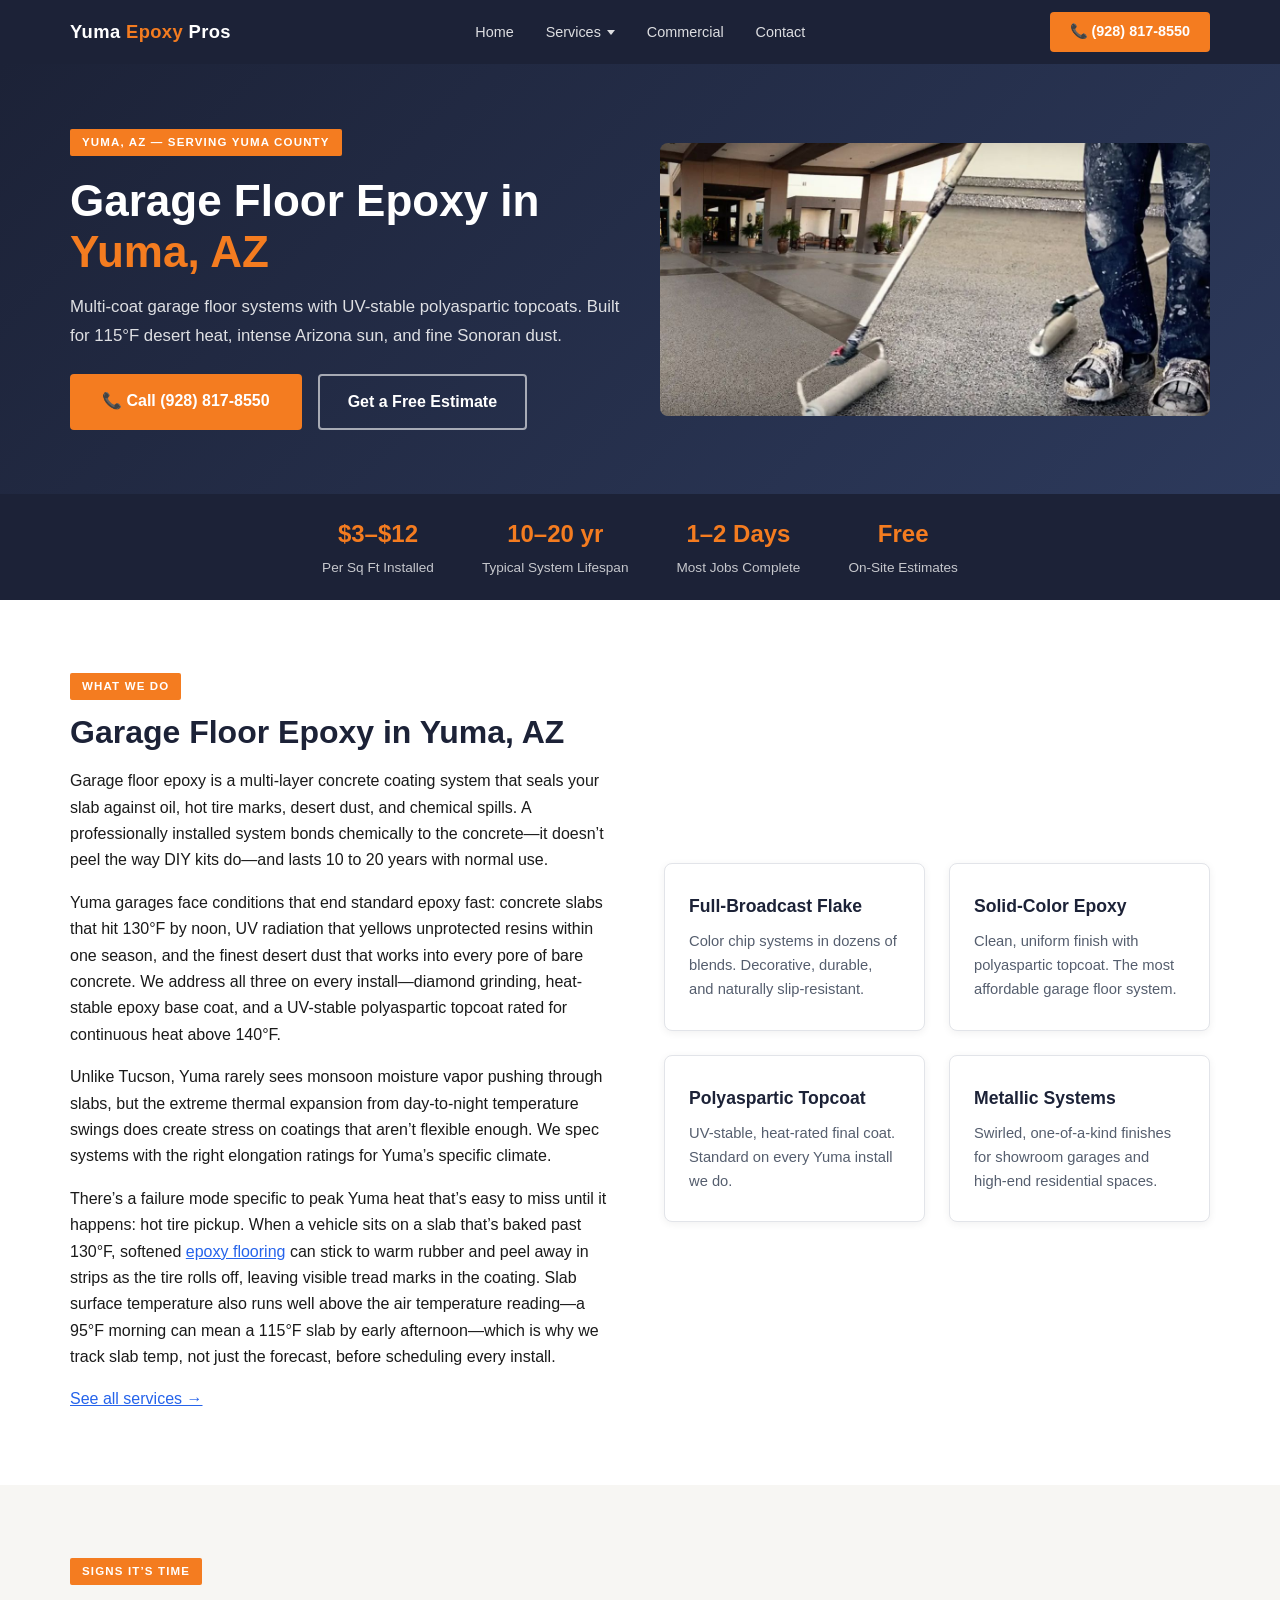
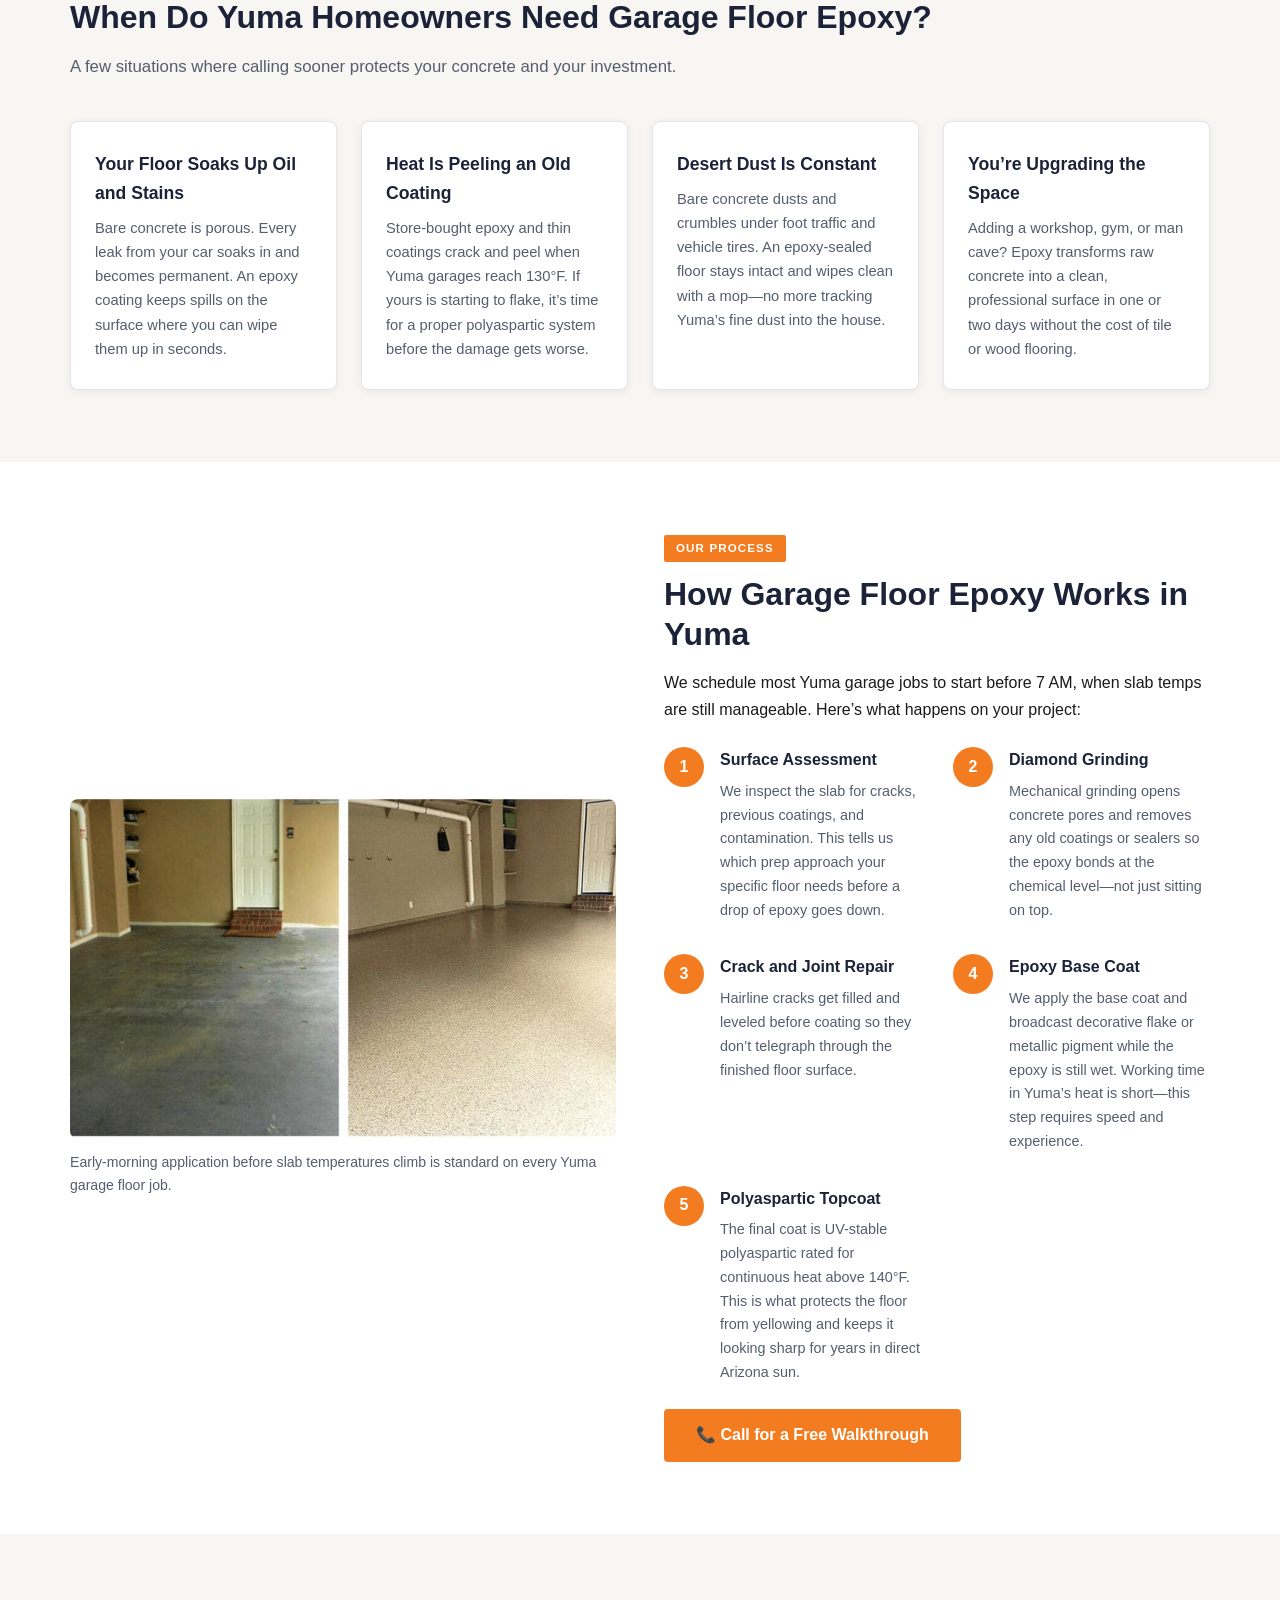
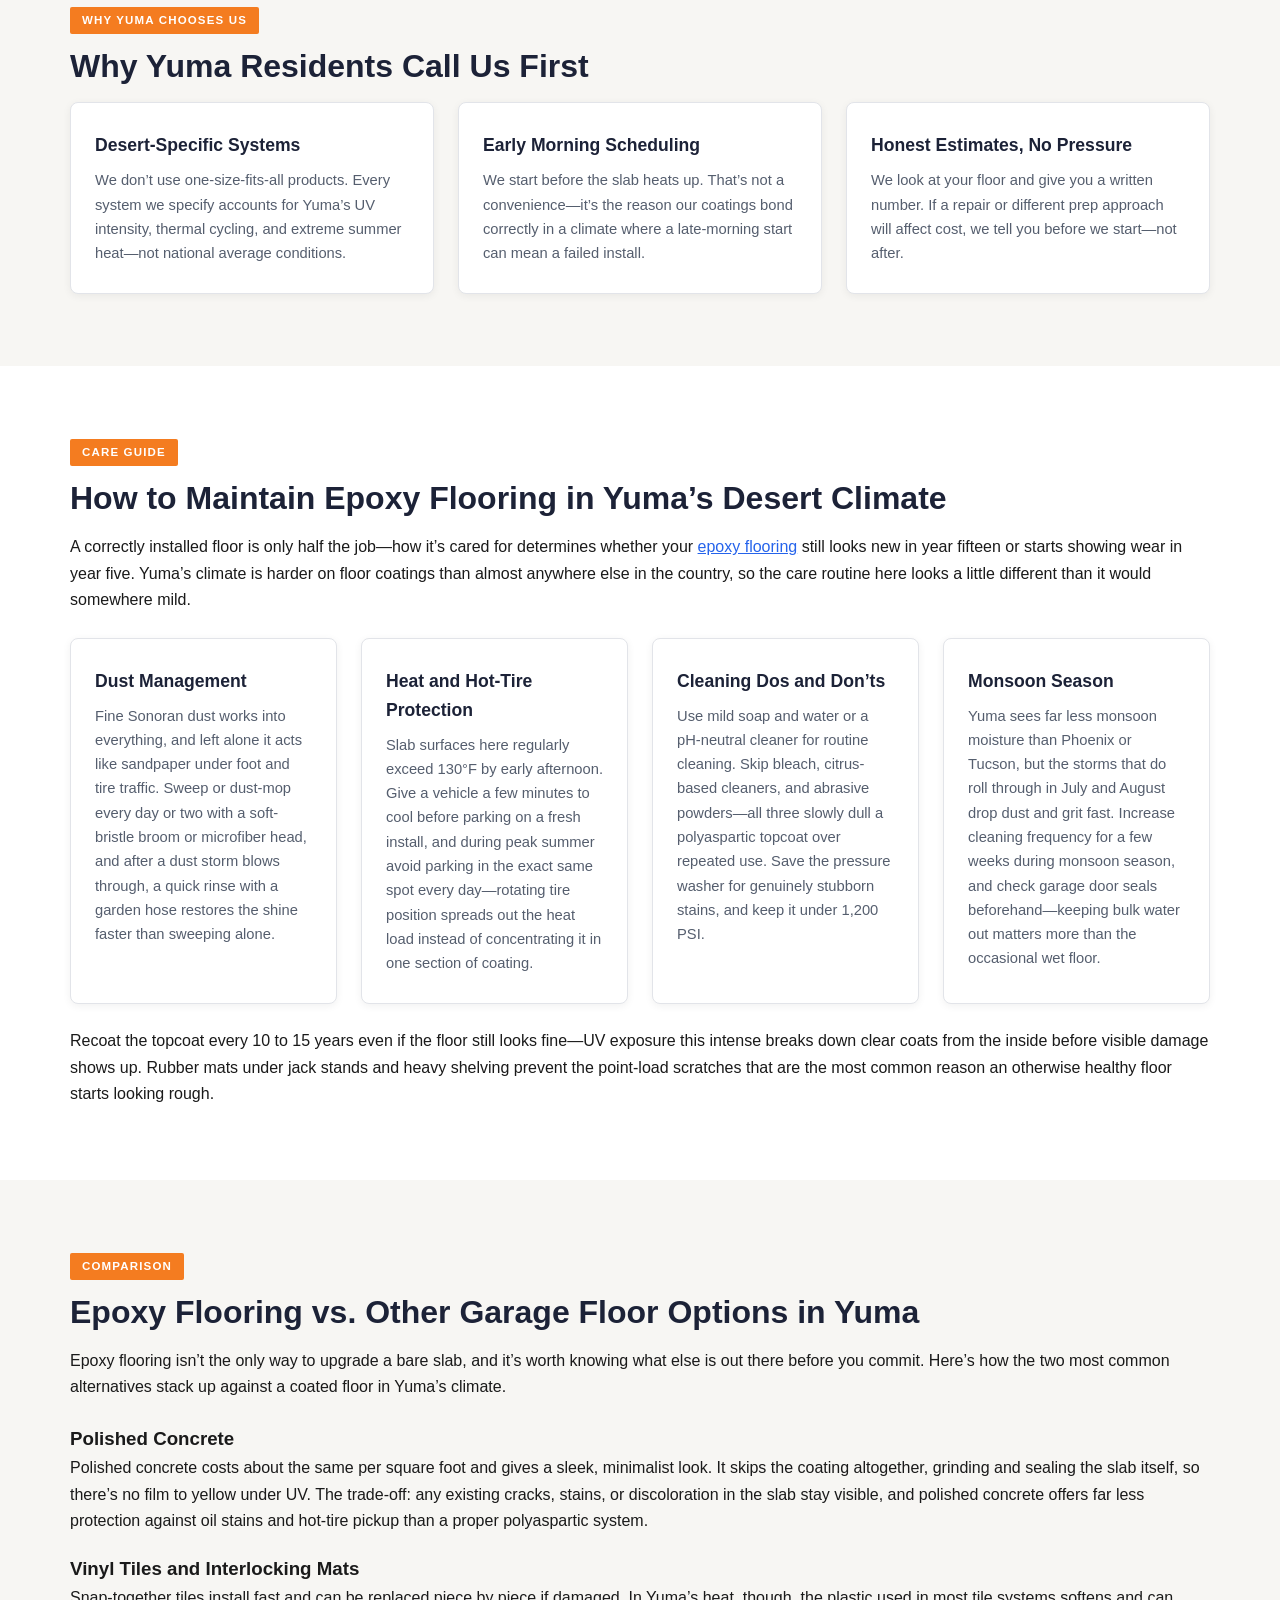
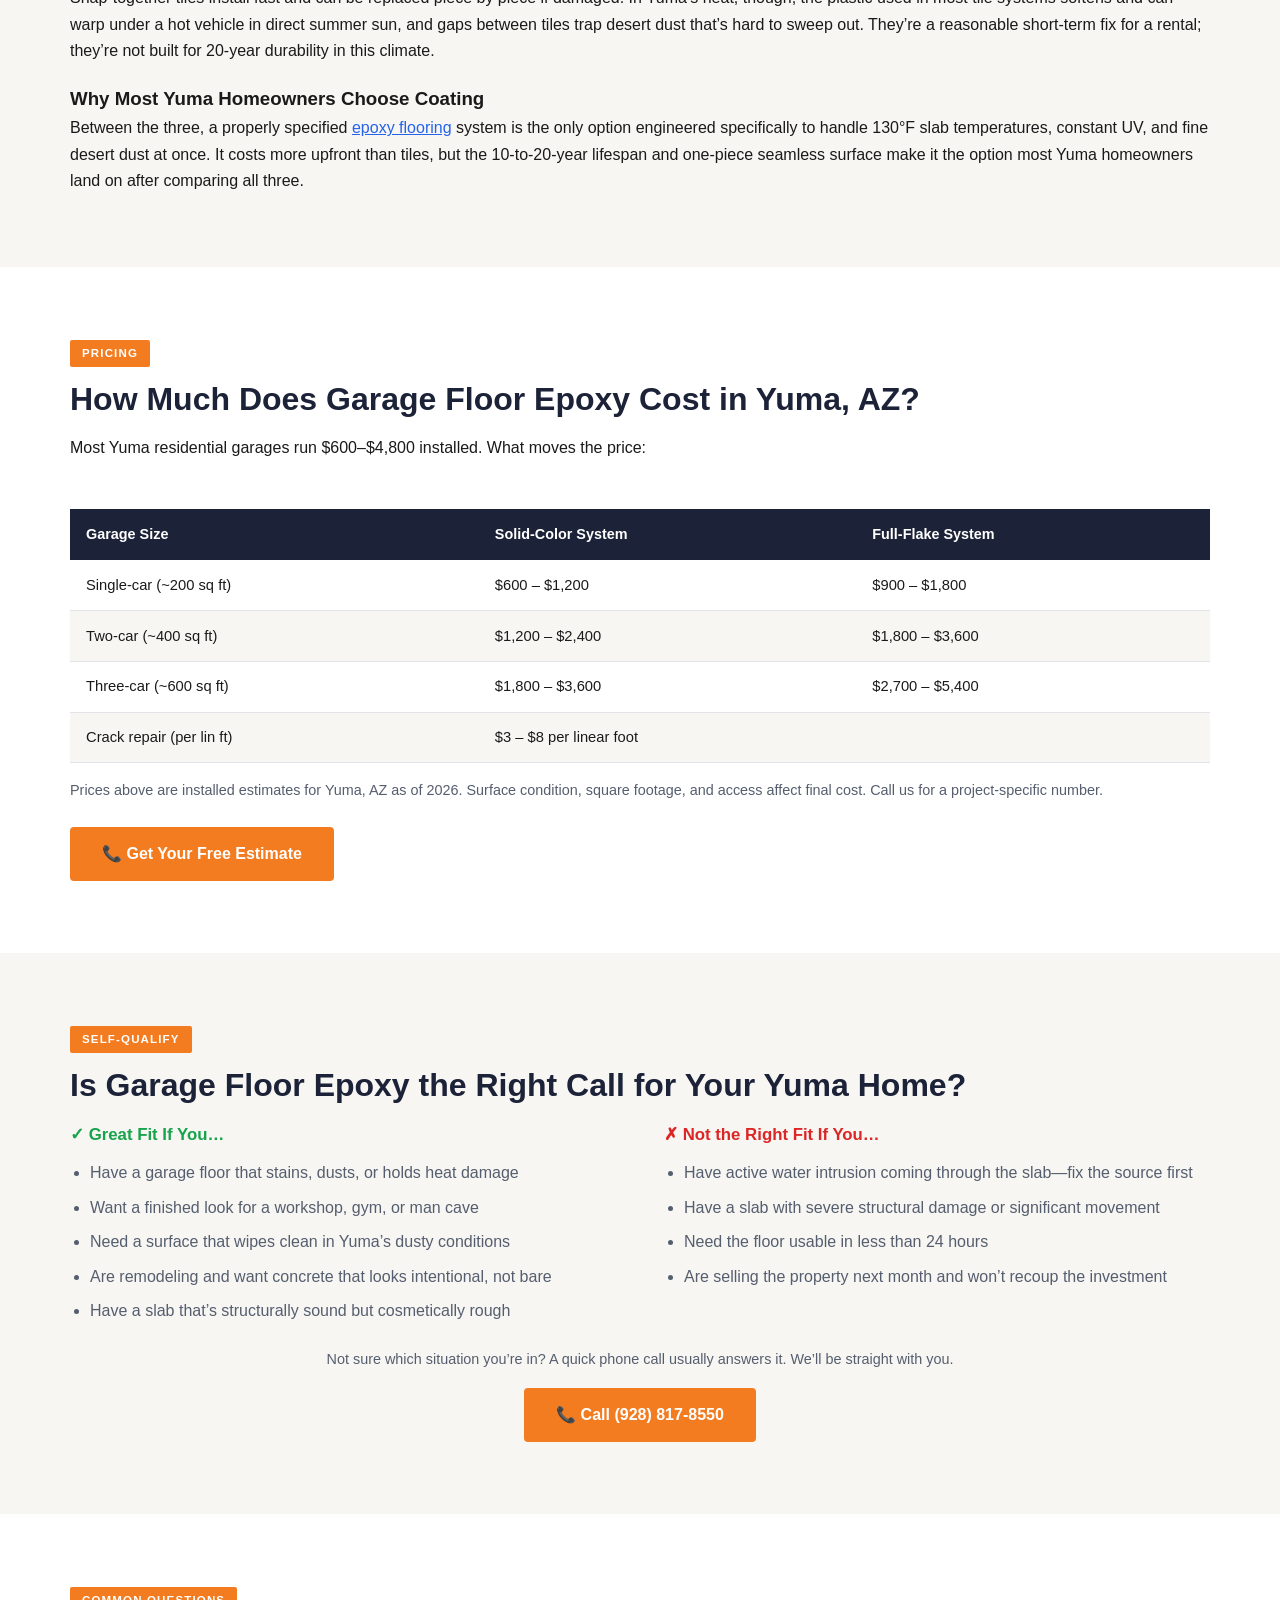
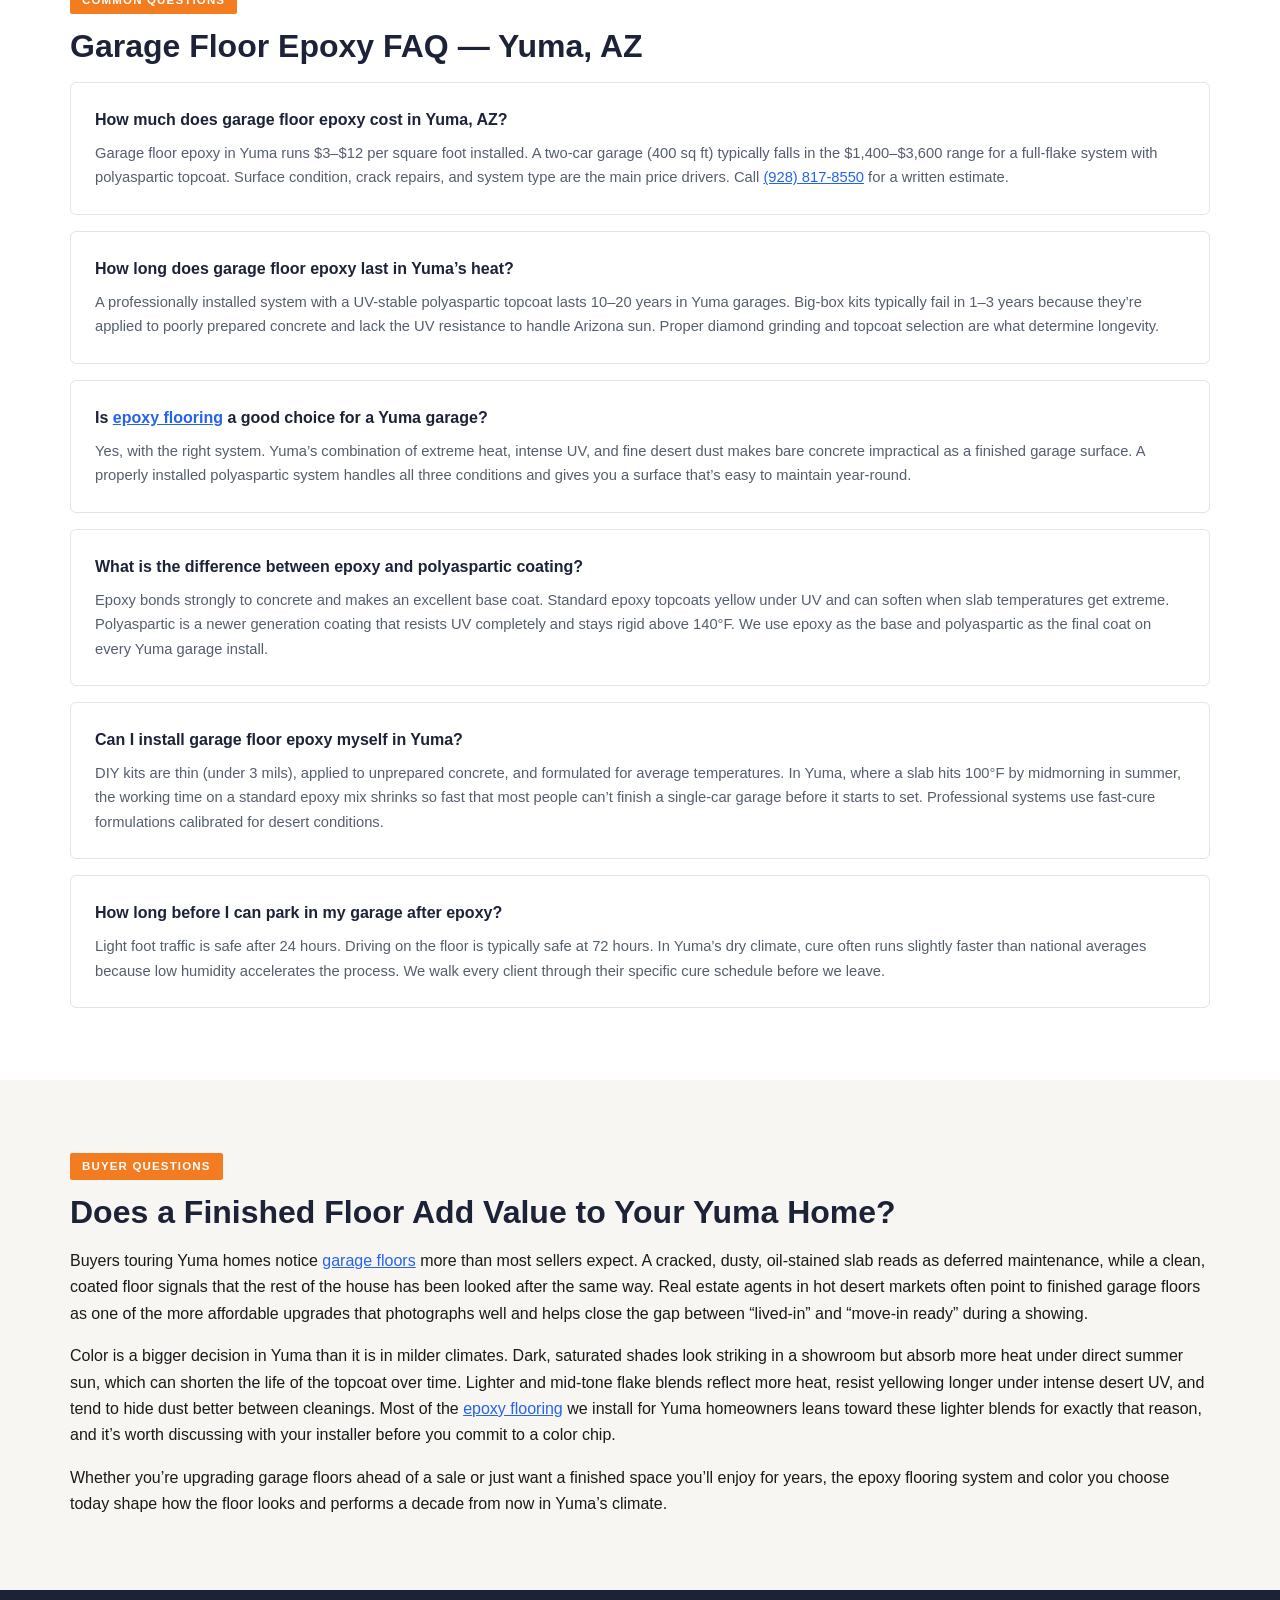
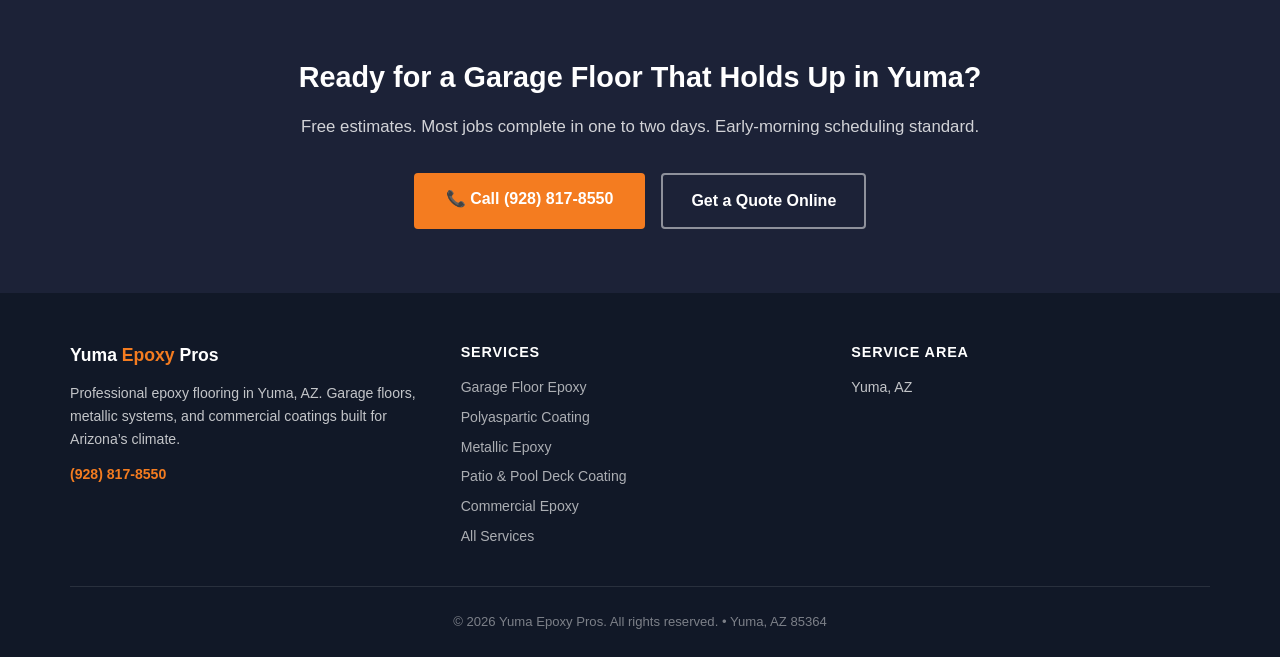
==== commit 56d55097: "Add hyperlink to epoxy flooring in index.html" ====
--- a/index.html
+++ b/index.html
@@ -288,7 +288,7 @@
       <h3 style="margin-top:1.25rem;">Vinyl Tiles and Interlocking Mats</h3>
       <p>Snap-together tiles install fast and can be replaced piece by piece if damaged. In Yuma&rsquo;s heat, though, the plastic used in most tile systems softens and can warp under a hot vehicle in direct summer sun, and gaps between tiles trap desert dust that&rsquo;s hard to sweep out. They&rsquo;re a reasonable short-term fix for a rental; they&rsquo;re not built for 20-year durability in this climate.</p>
       <h3 style="margin-top:1.25rem;">Why Most Yuma Homeowners Choose Coating</h3>
-      <p>Between the three, a properly specified epoxy flooring system is the only option engineered specifically to handle 130&deg;F slab temperatures, constant UV, and fine desert dust at once. It costs more upfront than tiles, but the 10-to-20-year lifespan and one-piece seamless surface make it the option most Yuma homeowners land on after comparing all three.</p>
+      <p>Between the three, a properly specified <a href="https://www.mcallenepoxy.com/">epoxy flooring</a> system is the only option engineered specifically to handle 130&deg;F slab temperatures, constant UV, and fine desert dust at once. It costs more upfront than tiles, but the 10-to-20-year lifespan and one-piece seamless surface make it the option most Yuma homeowners land on after comparing all three.</p>
     </div>
   </div>
 </section>
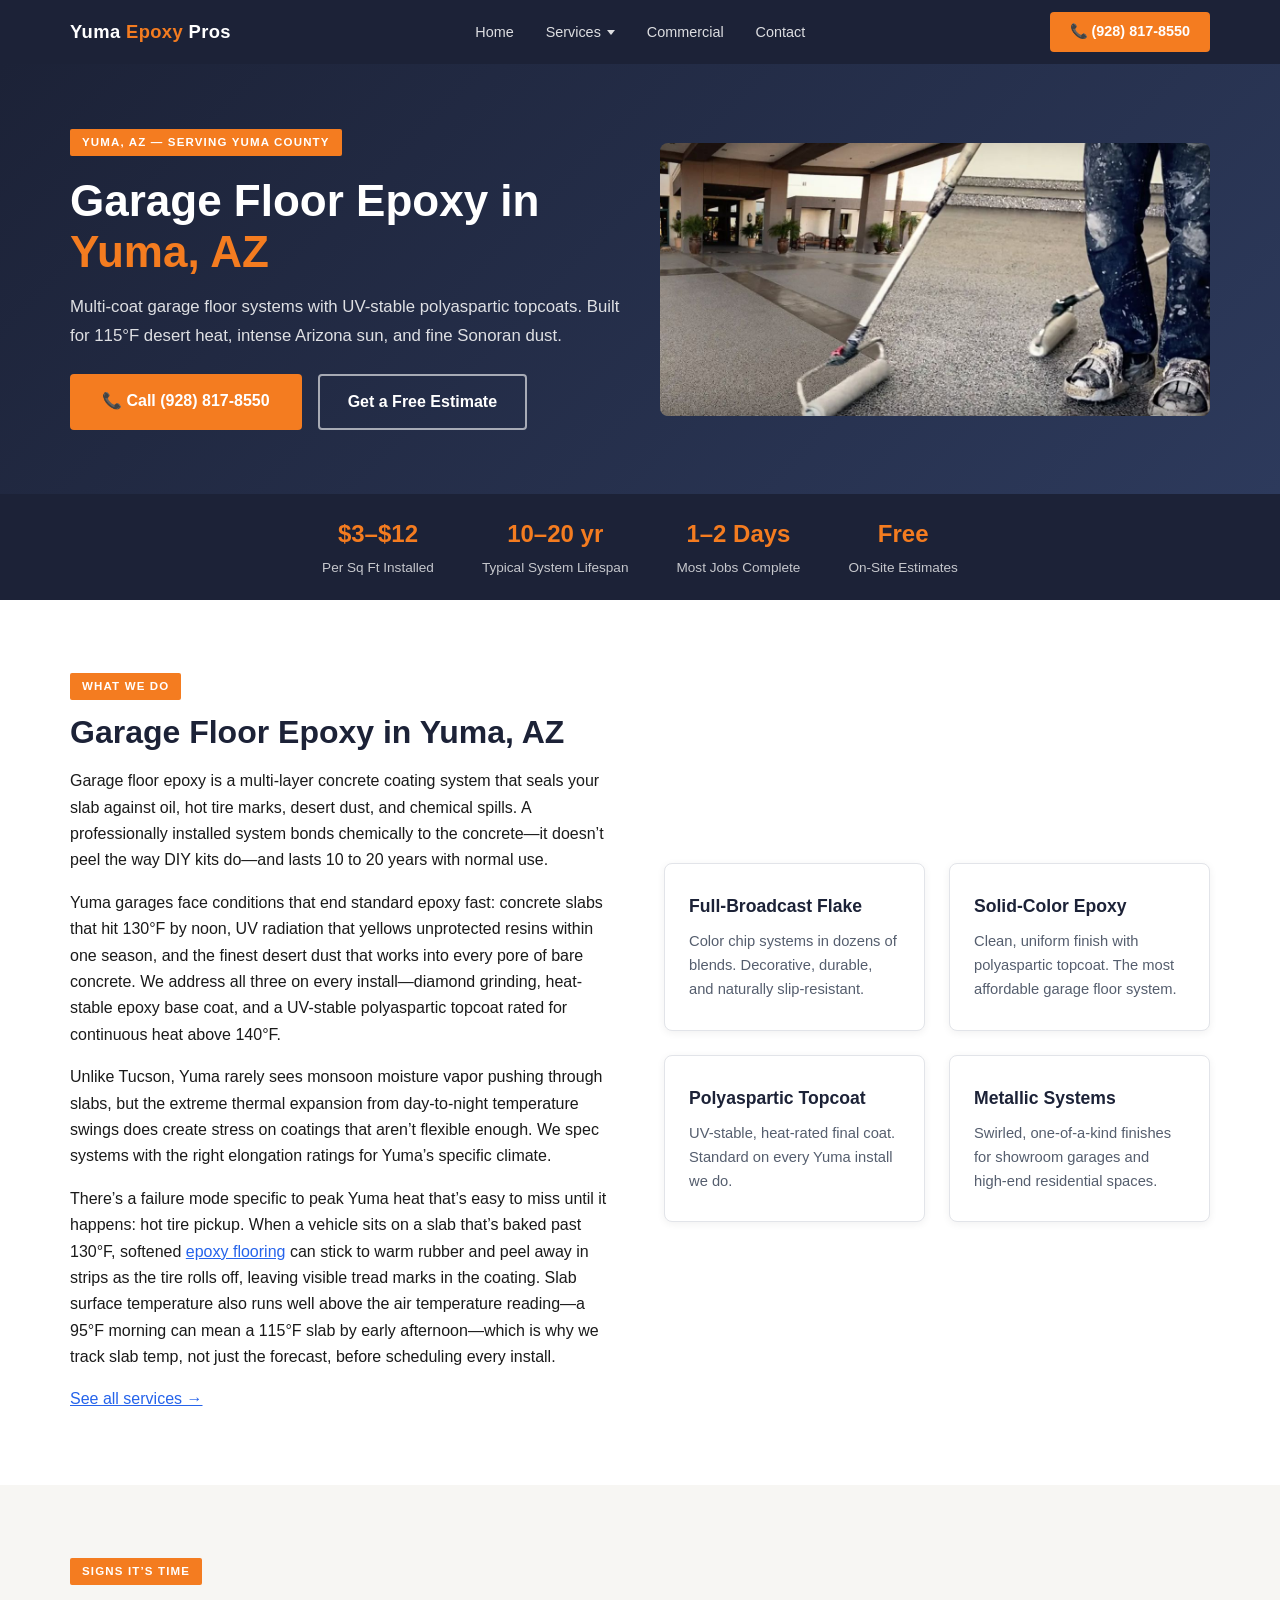
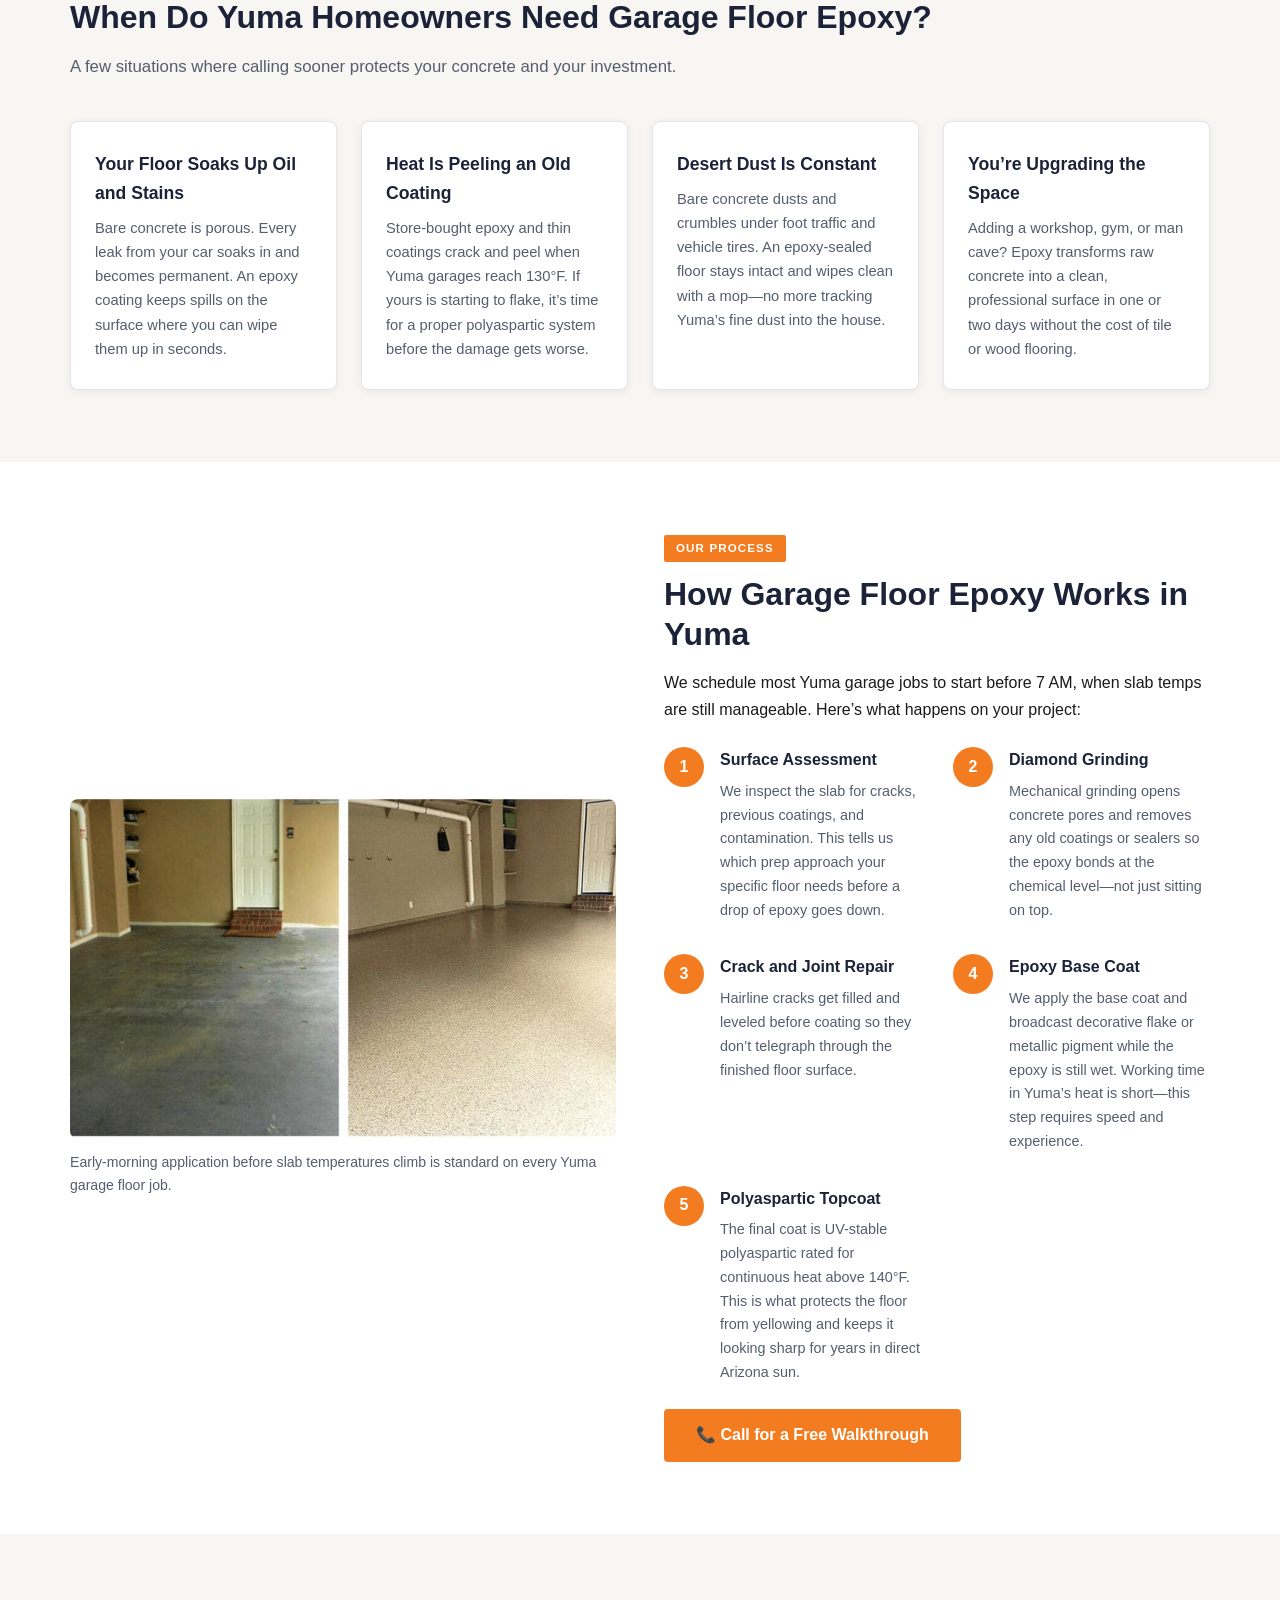
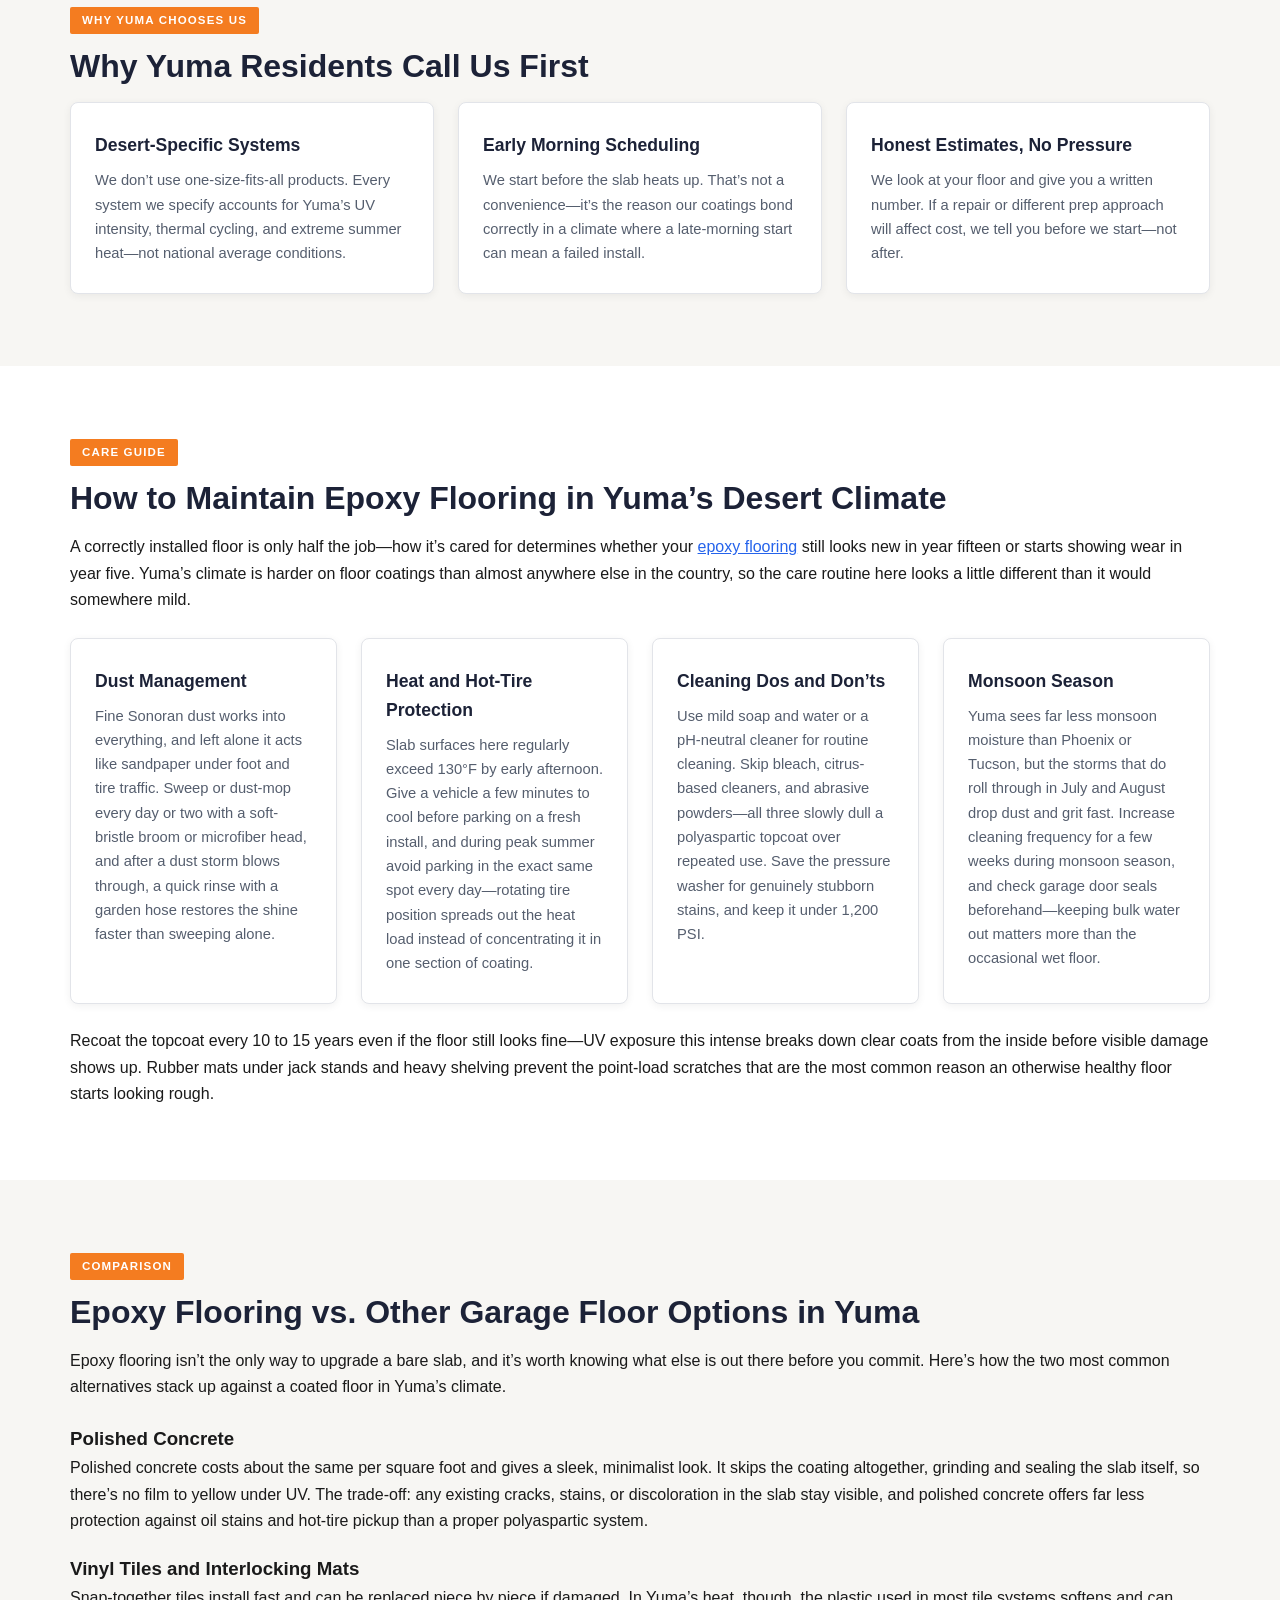
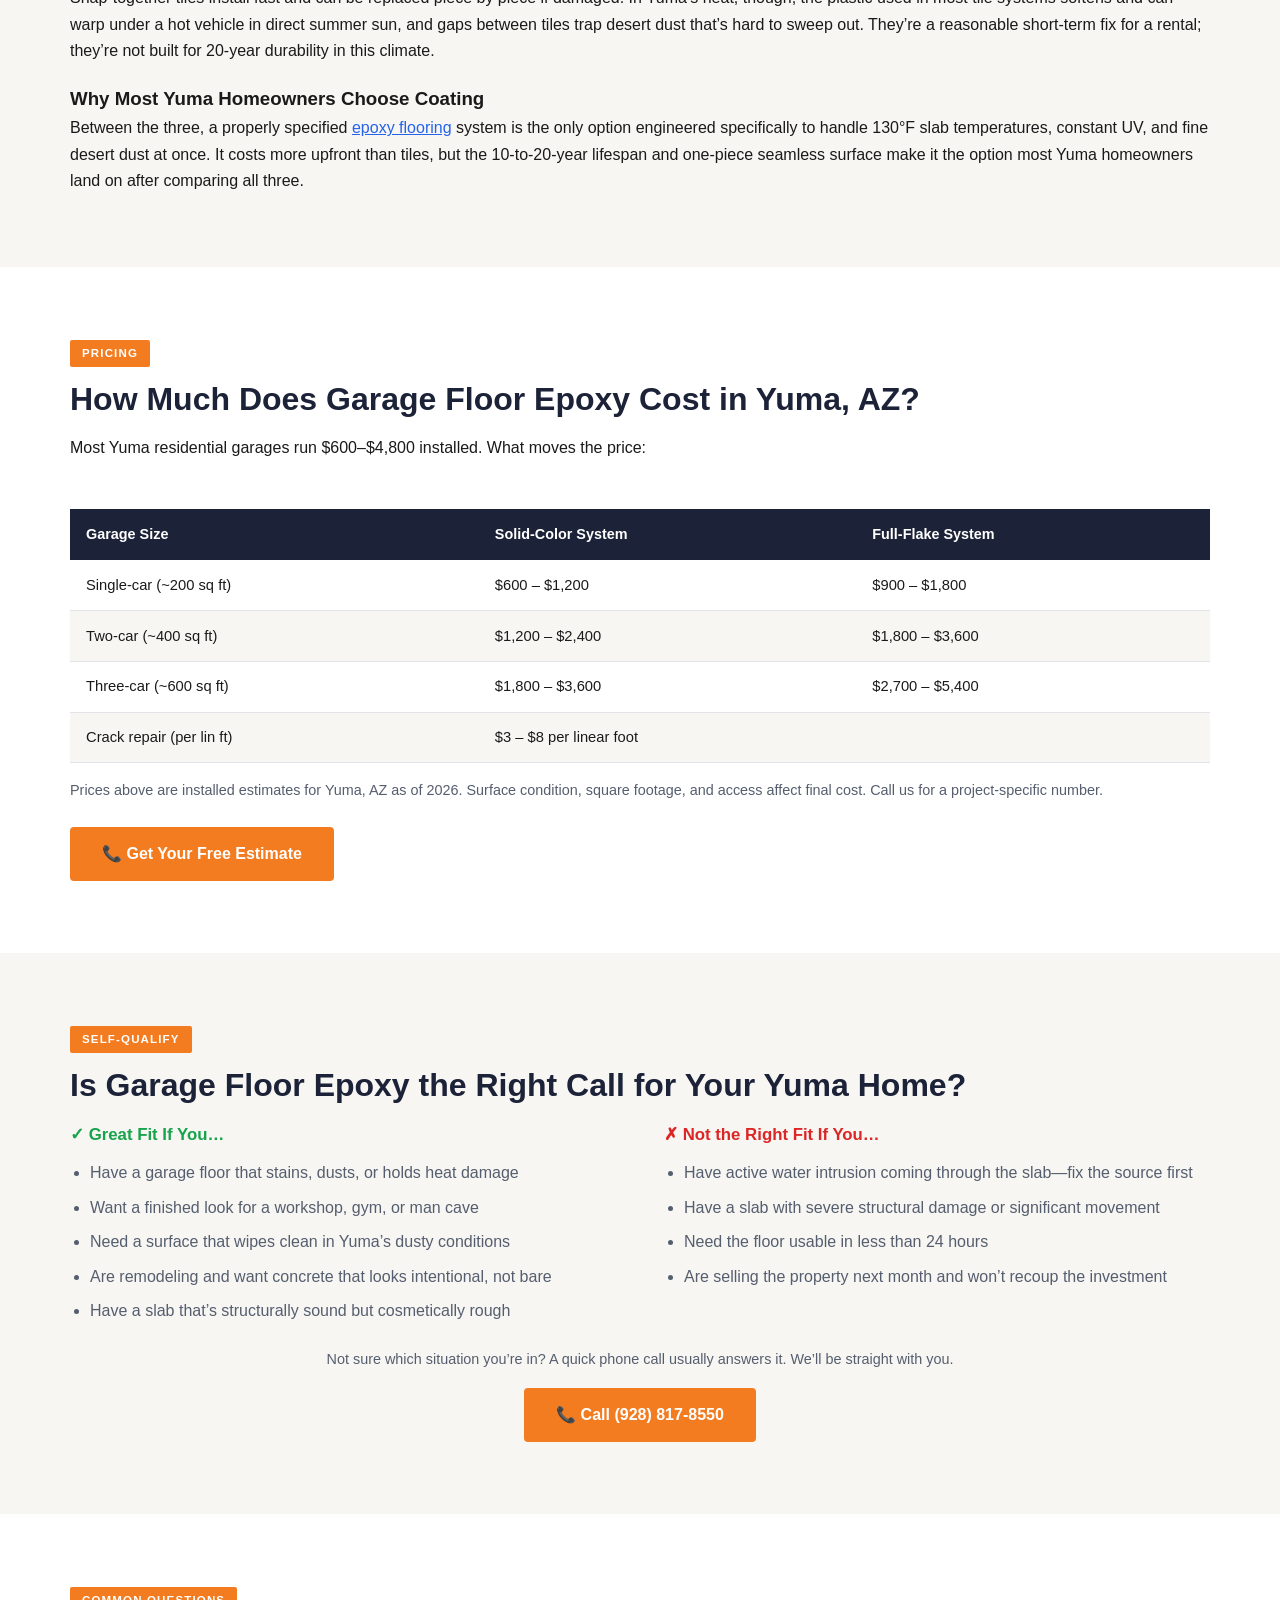
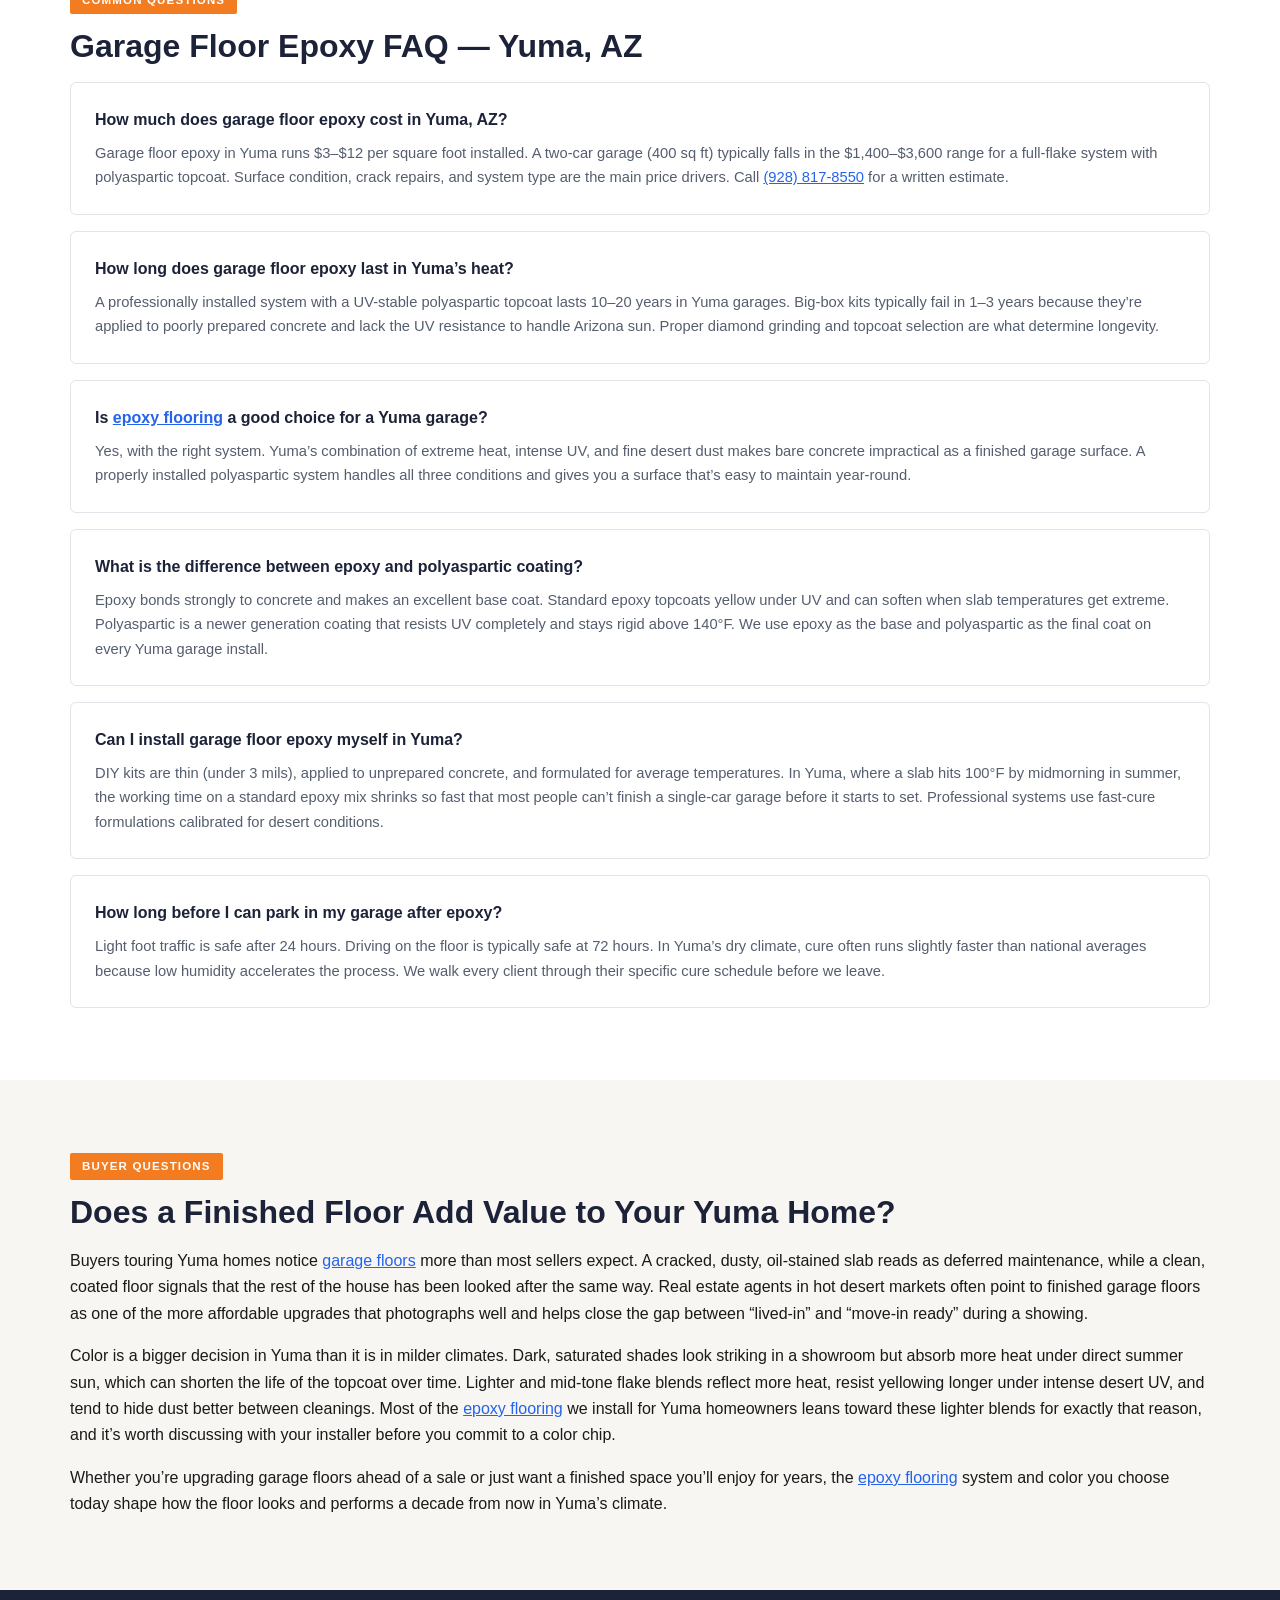
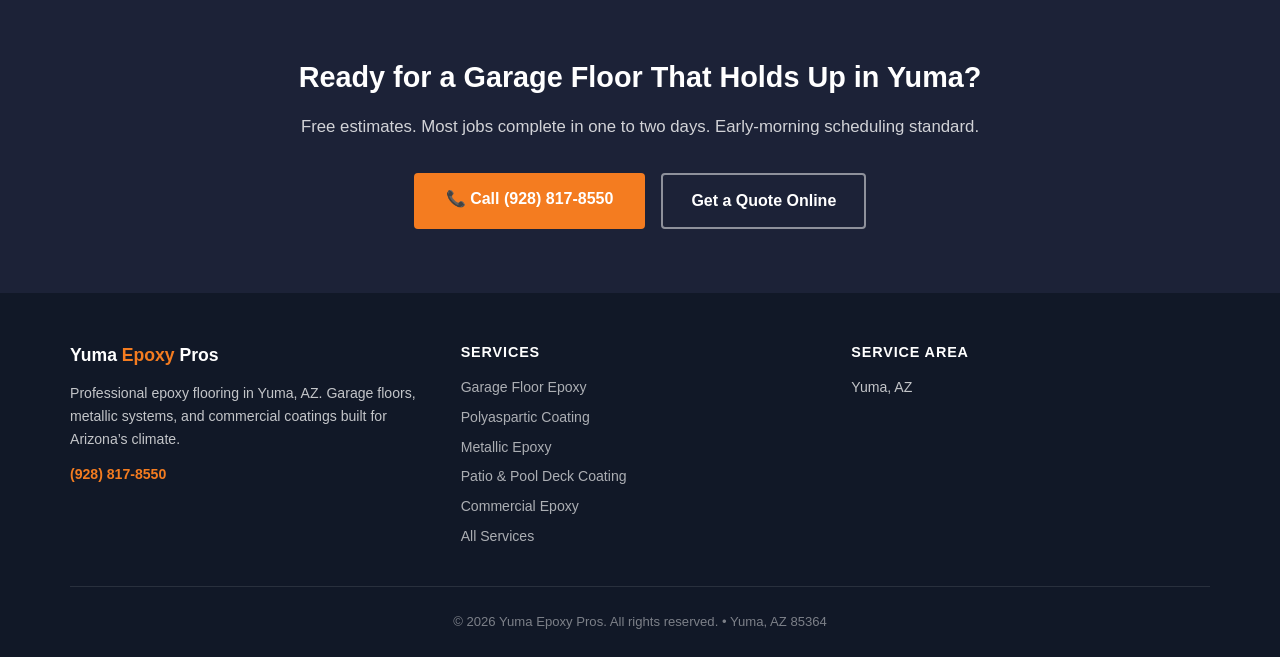
==== commit d5d84efc: "Replace text in paragraph with new epoxy flooring link Updated paragraph to include a link to epoxy " ====
--- a/index.html
+++ b/index.html
@@ -391,7 +391,7 @@
 <h2 class="section-title">Does a Finished Floor Add Value to Your Yuma Home?</h2>
 <p>Buyers touring Yuma homes notice <a href="http://flagstaffepoxyflooring.com">garage floors</a> more than most sellers expect. A cracked, dusty, oil-stained slab reads as deferred maintenance, while a clean, coated floor signals that the rest of the house has been looked after the same way. Real estate agents in hot desert markets often point to finished garage floors as one of the more affordable upgrades that photographs well and helps close the gap between &ldquo;lived-in&rdquo; and &ldquo;move-in ready&rdquo; during a showing.</p>
 <p style="margin-top:1rem;">Color is a bigger decision in Yuma than it is in milder climates. Dark, saturated shades look striking in a showroom but absorb more heat under direct summer sun, which can shorten the life of the topcoat over time. Lighter and mid-tone flake blends reflect more heat, resist yellowing longer under intense desert UV, and tend to hide dust better between cleanings. Most of the <a href="http://sanleandroepoxy.com/">epoxy flooring</a> we install for Yuma homeowners leans toward these lighter blends for exactly that reason, and it&rsquo;s worth discussing with your installer before you commit to a color chip.</p>
-<p style="margin-top:1rem;">Whether you&rsquo;re upgrading garage floors ahead of a sale or just want a finished space you&rsquo;ll enjoy for years, the epoxy flooring system and color you choose today shape how the floor looks and performs a decade from now in Yuma&rsquo;s climate.</p>
+<p style="margin-top:1rem;">Whether you&rsquo;re upgrading garage floors ahead of a sale or just want a finished space you&rsquo;ll enjoy for years, the <a href="https://alisoviejoepoxyflooring.com/">epoxy flooring</a> system and color you choose today shape how the floor looks and performs a decade from now in Yuma&rsquo;s climate.</p>
 </div>
 </section>
 
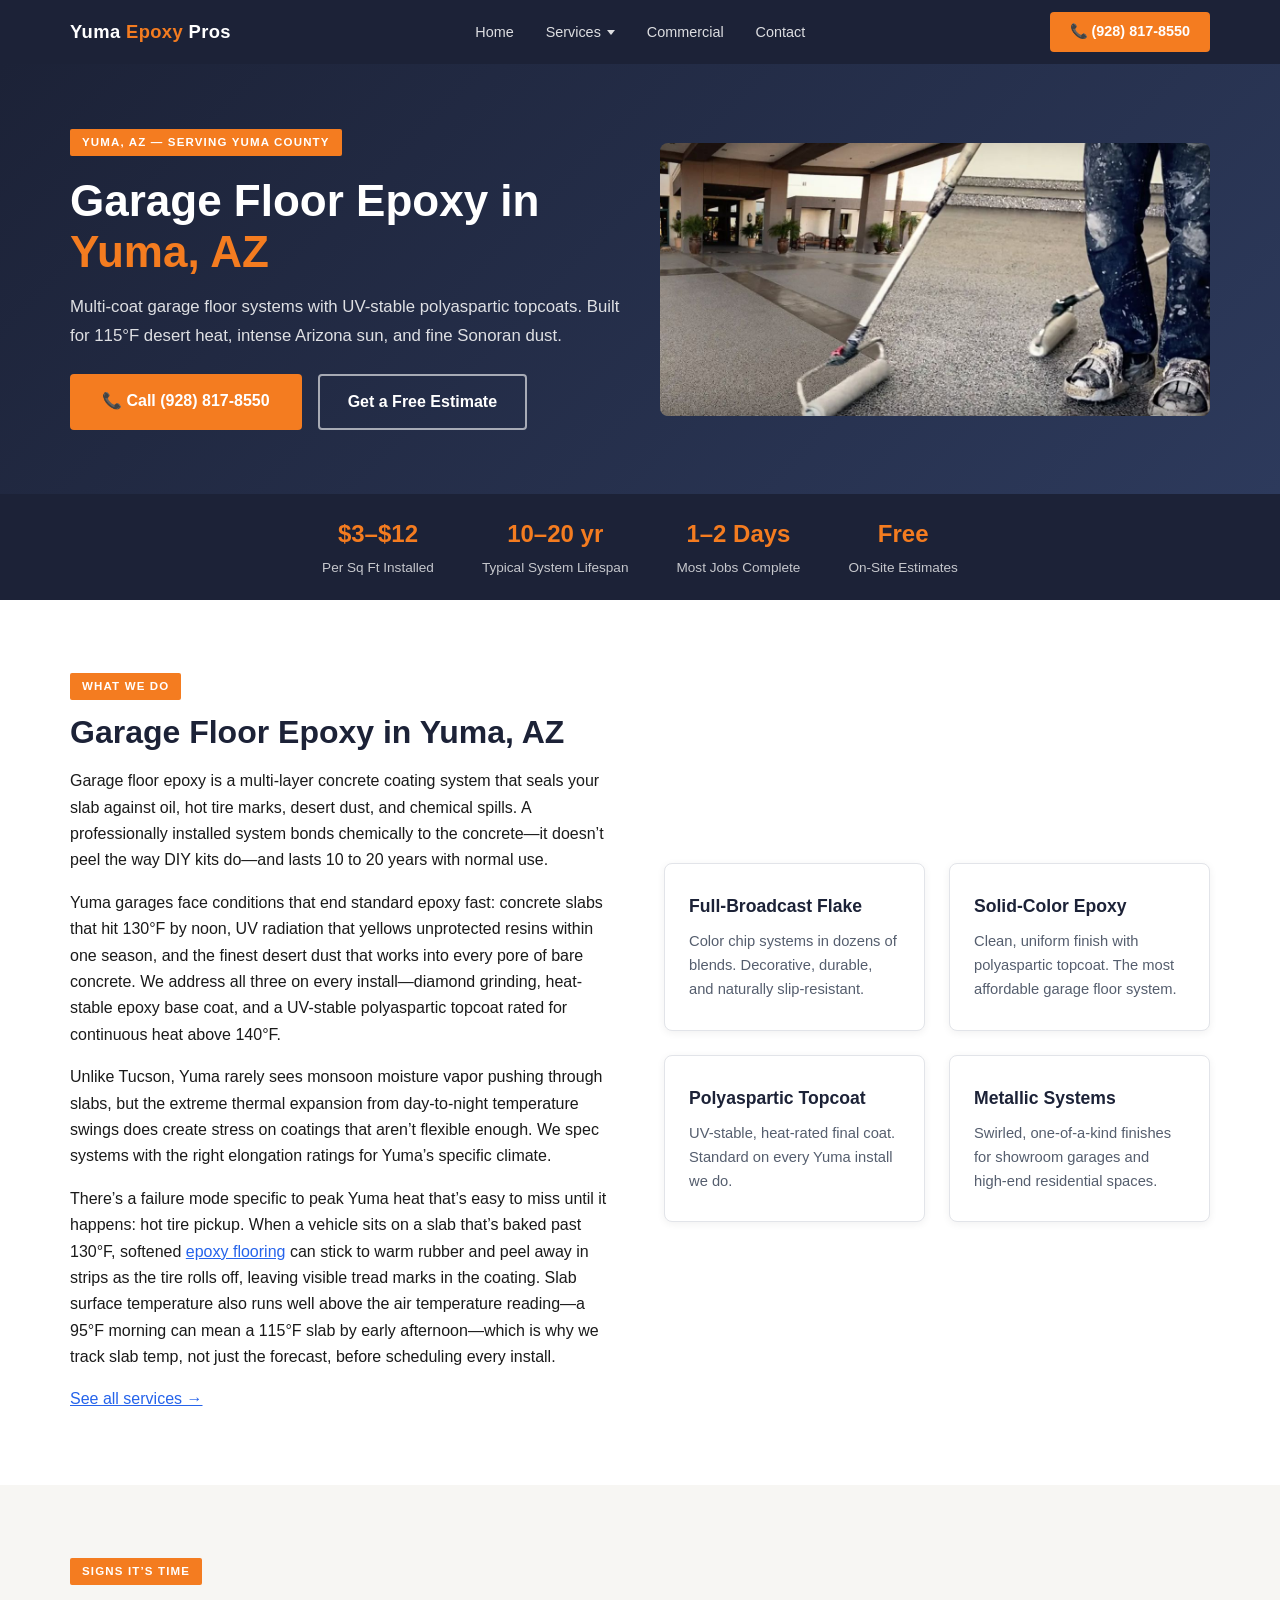
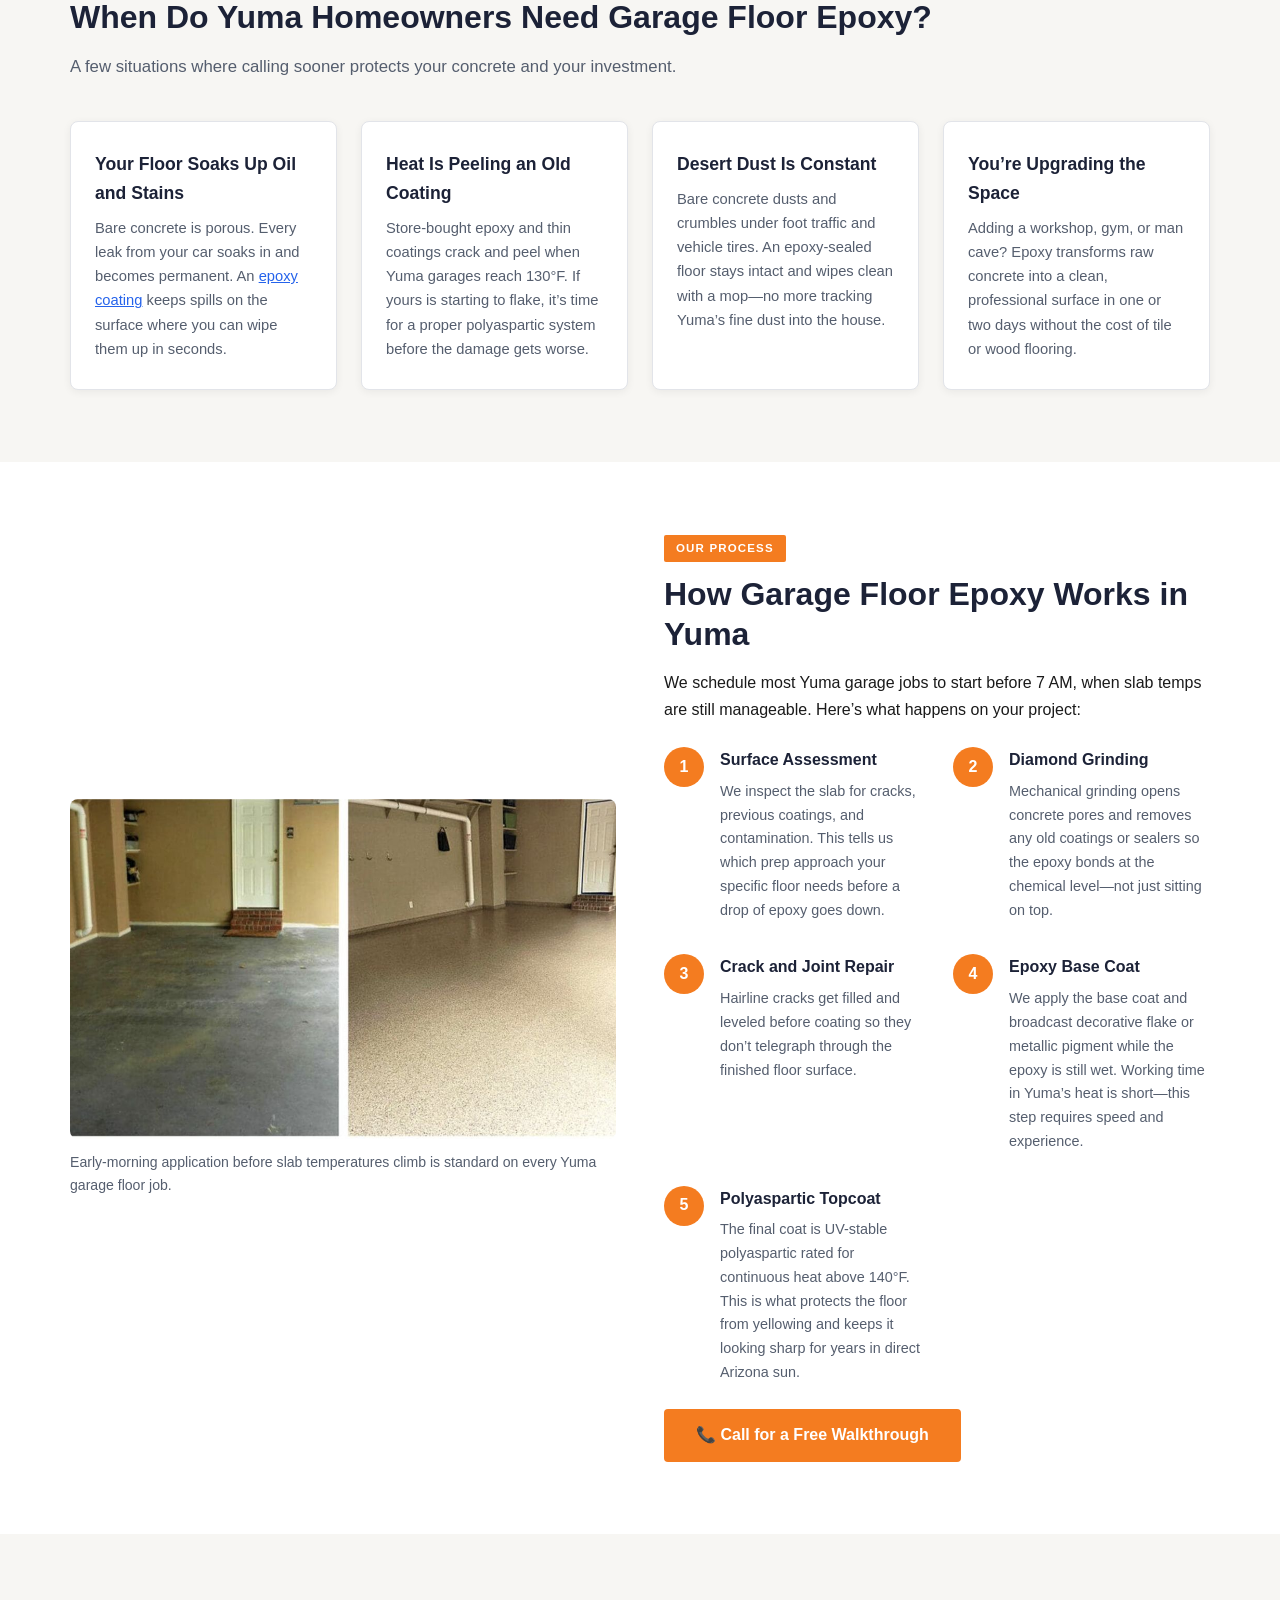
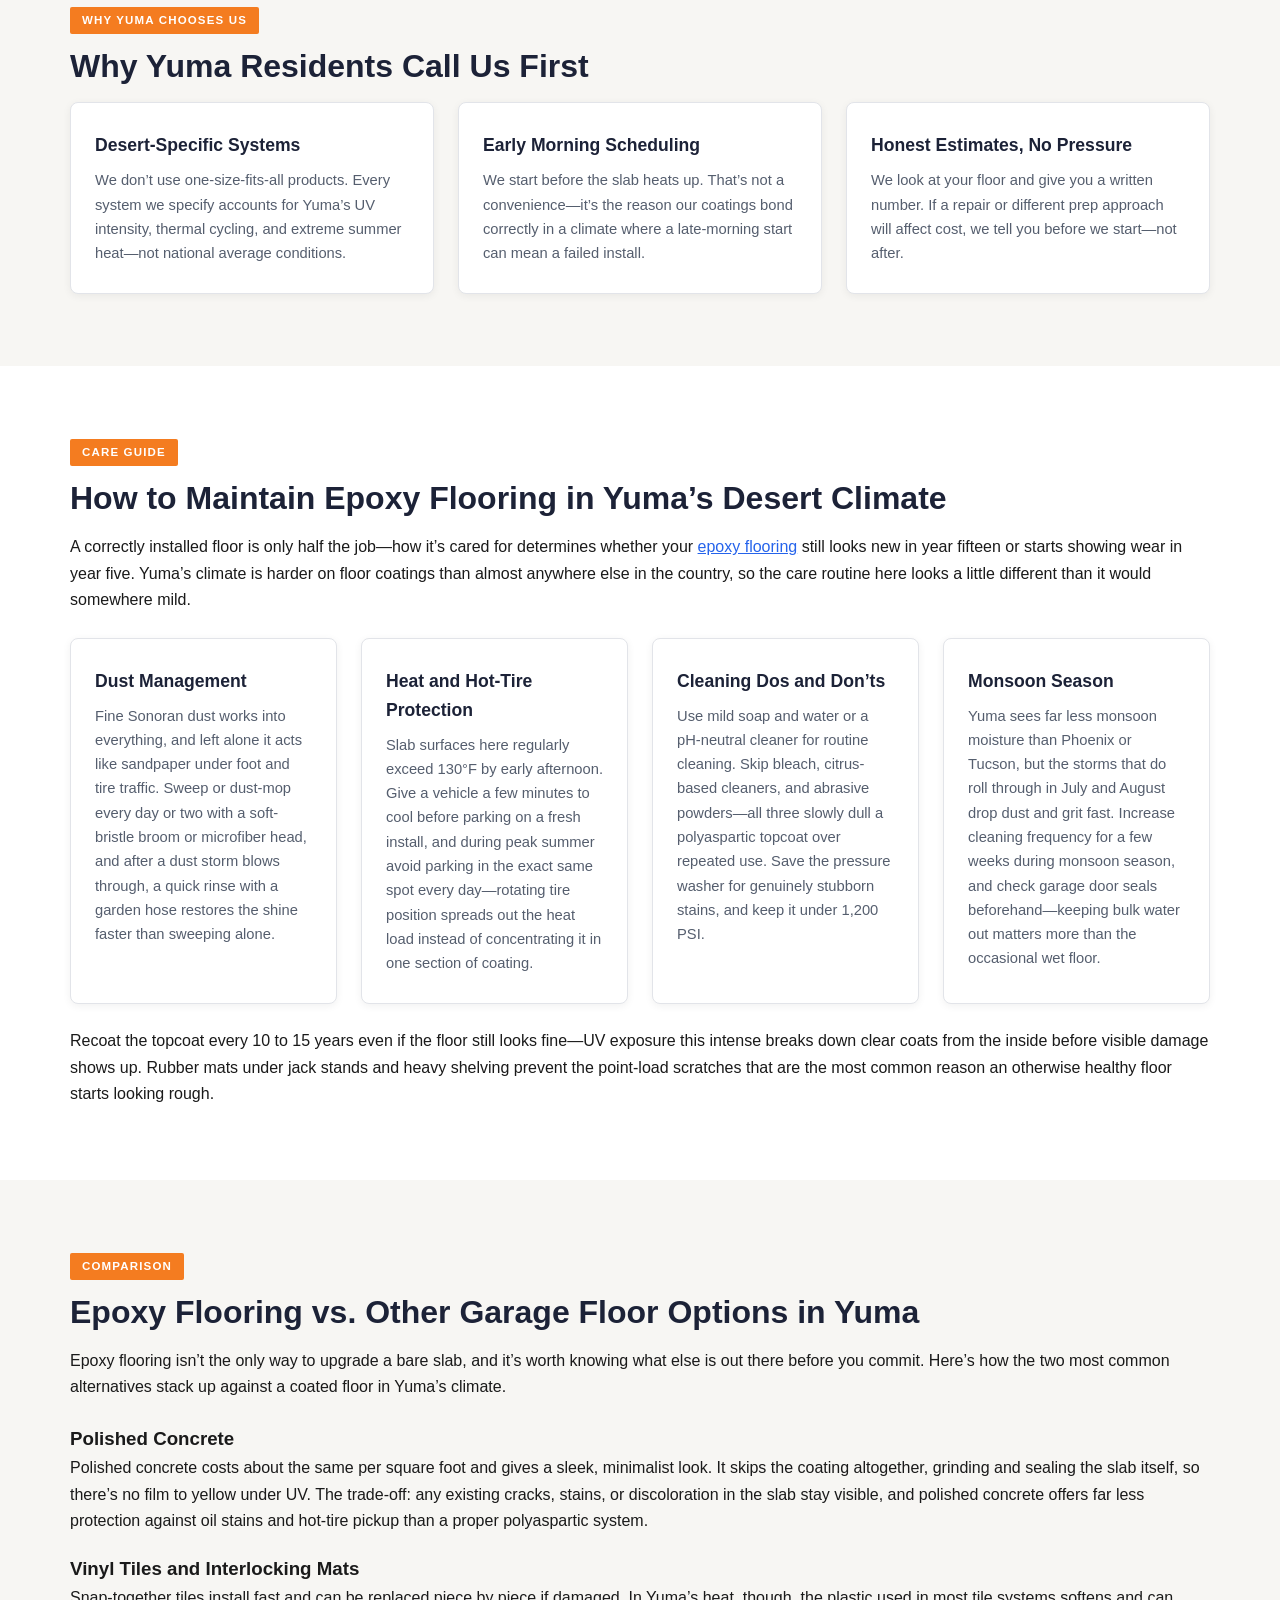
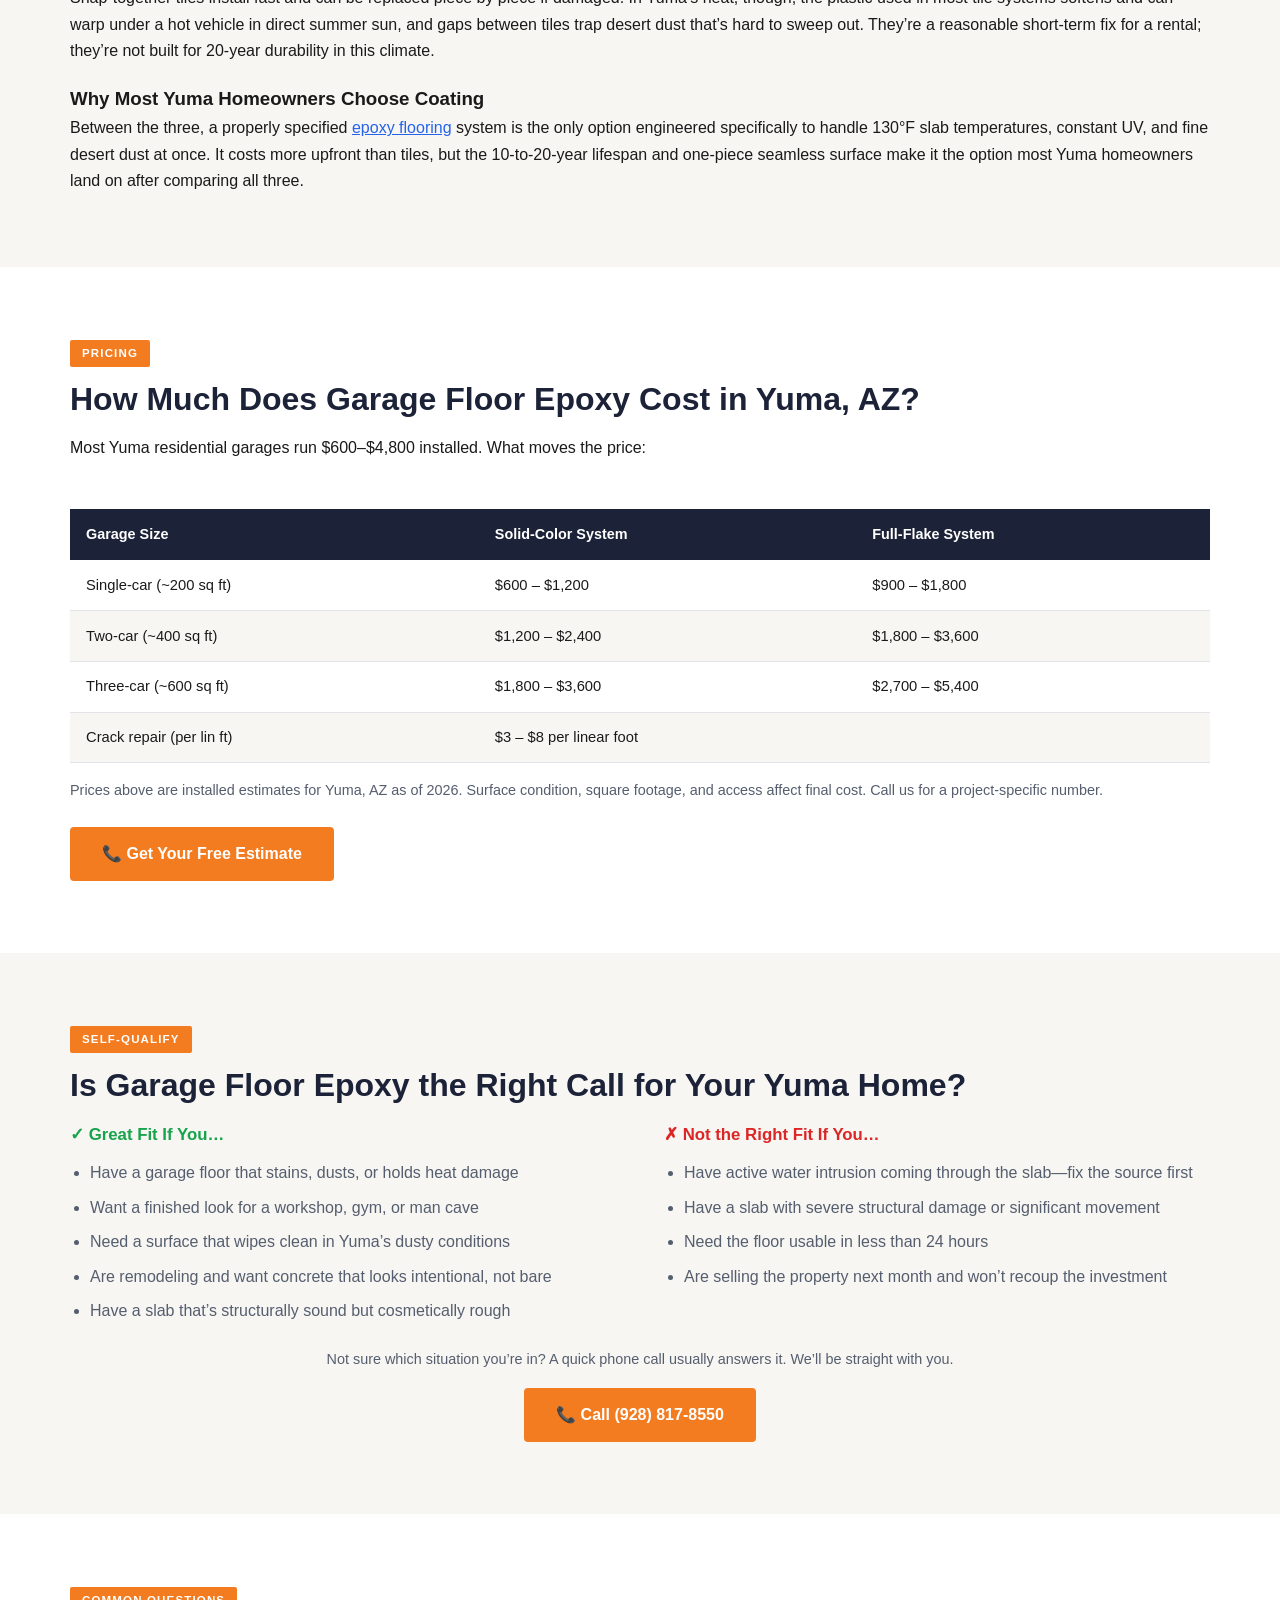
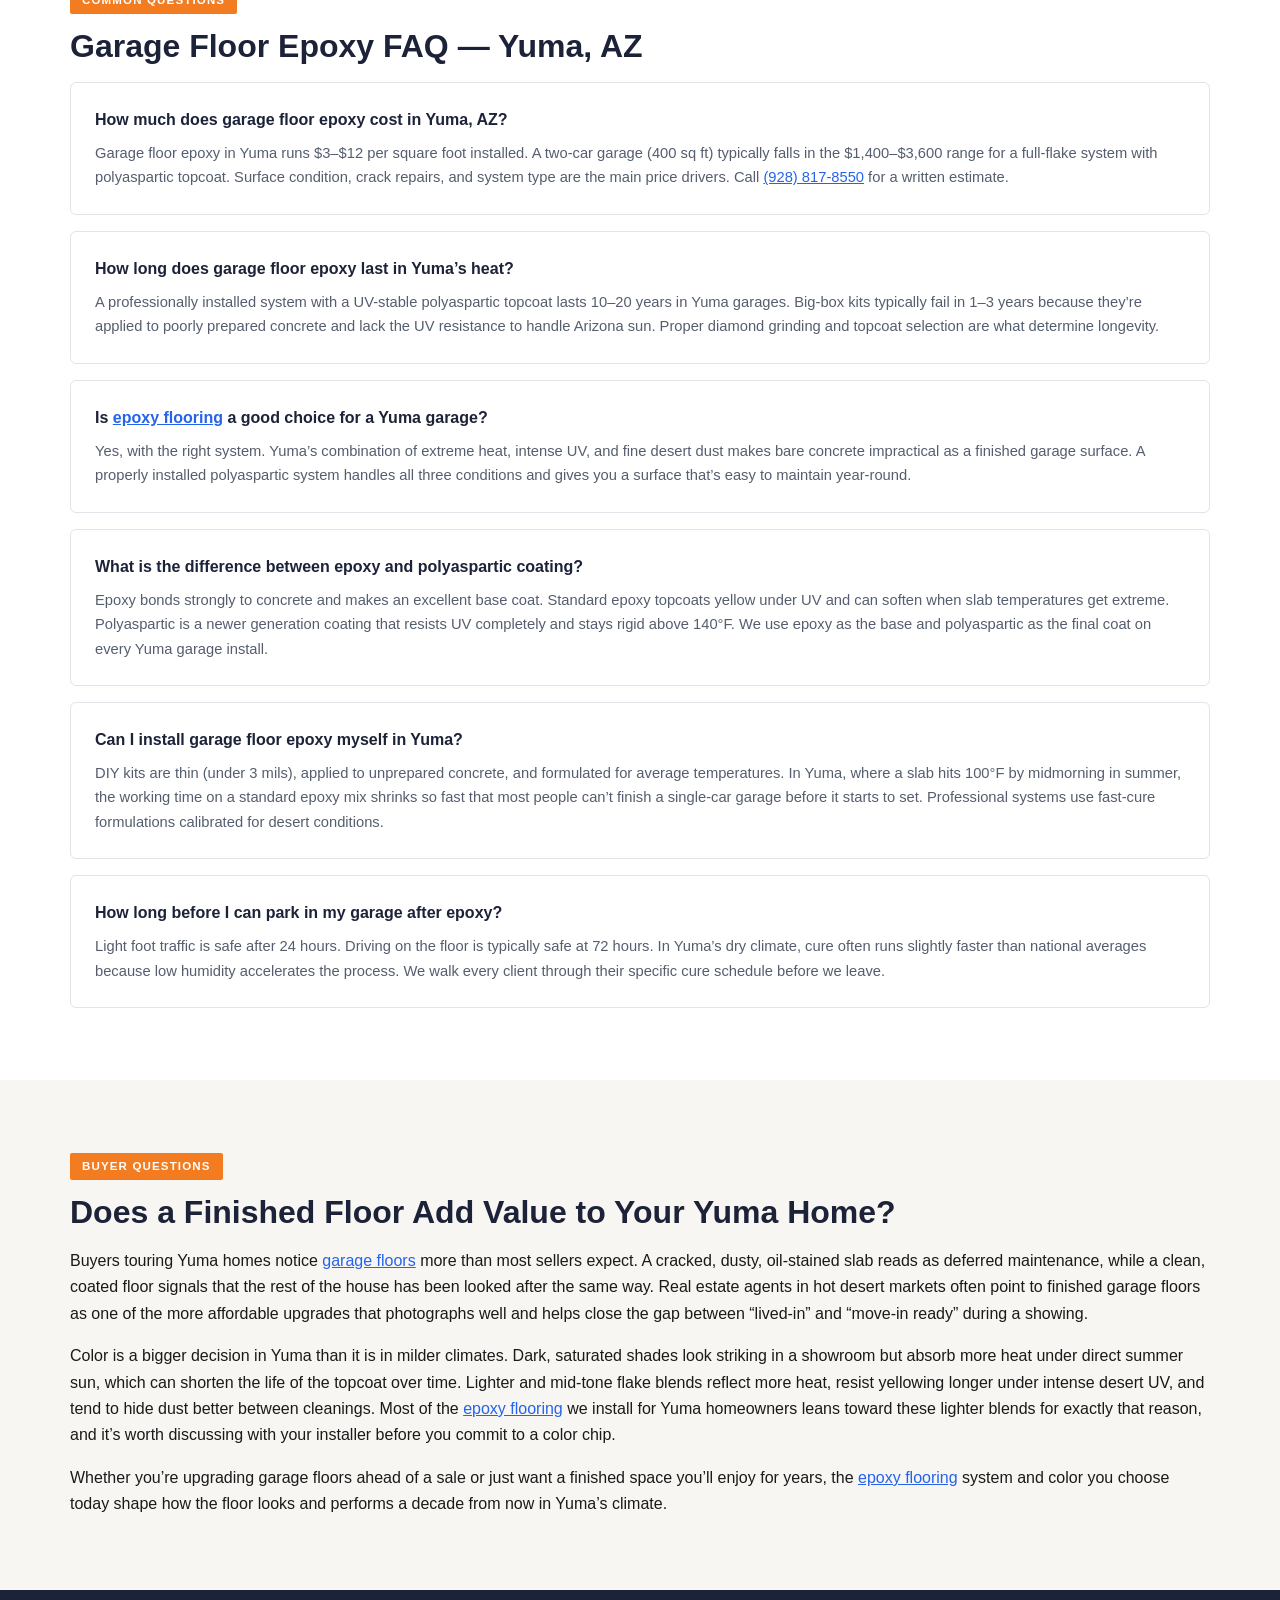
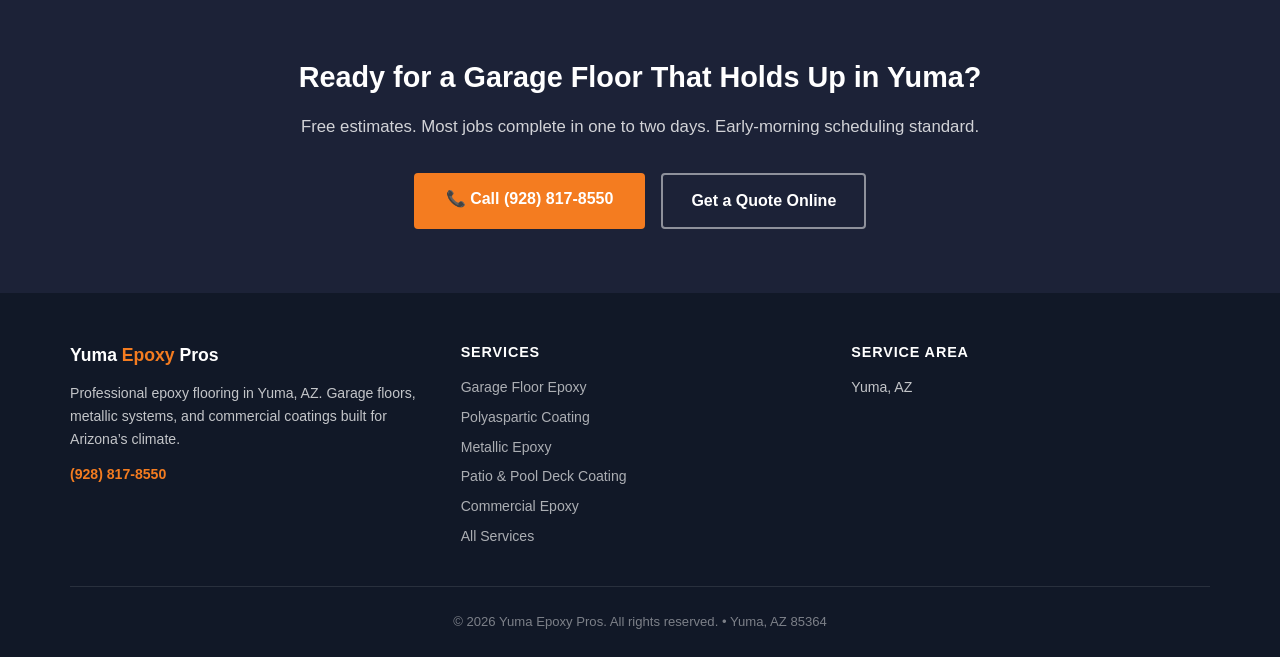
==== commit 55b10155: "Update paragraph to include link for epoxy coating Added a link to epoxy coating for better context." ====
--- a/index.html
+++ b/index.html
@@ -183,7 +183,7 @@
     <div class="cards">
       <div class="card">
         <h3>Your Floor Soaks Up Oil and Stains</h3>
-        <p>Bare concrete is porous. Every leak from your car soaks in and becomes permanent. An epoxy coating keeps spills on the surface where you can wipe them up in seconds.</p>
+        <p>Bare concrete is porous. Every leak from your car soaks in and becomes permanent. An <a href="https://alisoviejoepoxyflooring.com/">epoxy coating</a> keeps spills on the surface where you can wipe them up in seconds.</p>
       </div>
       <div class="card">
         <h3>Heat Is Peeling an Old Coating</h3>
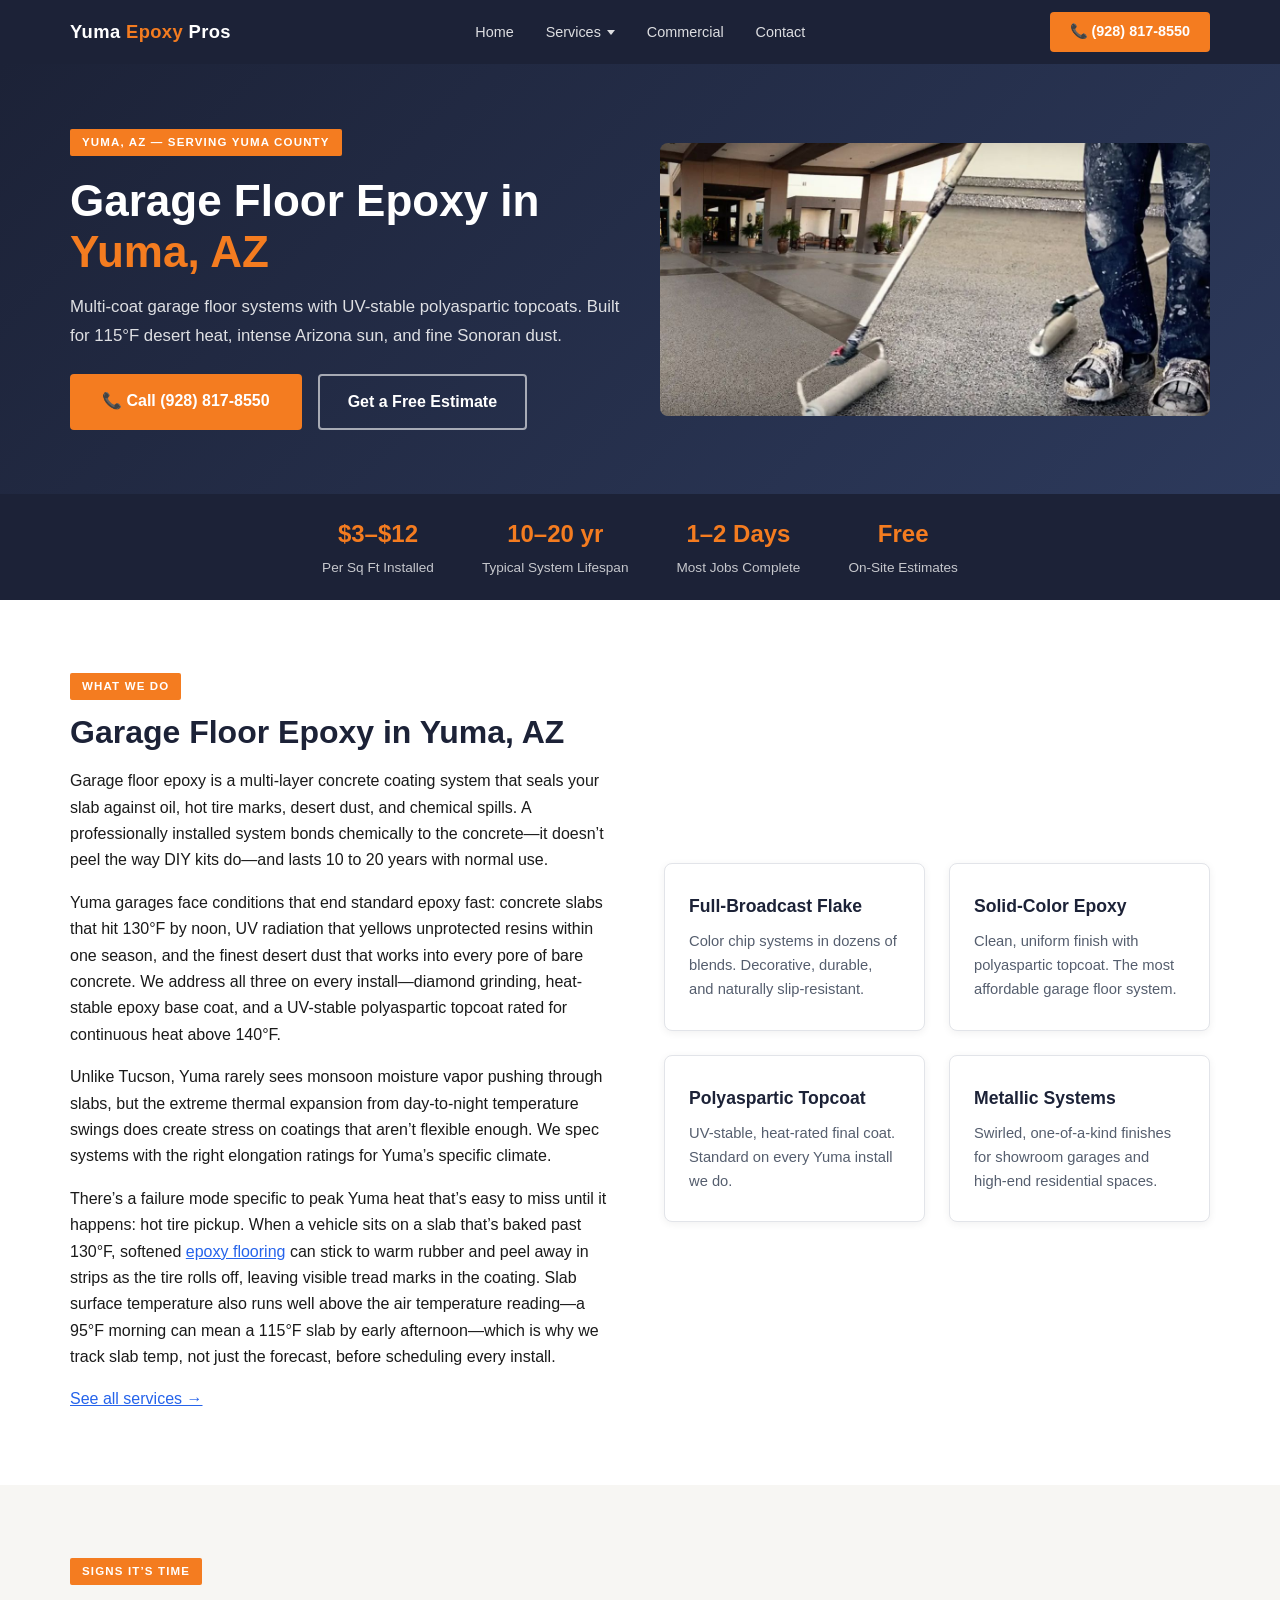
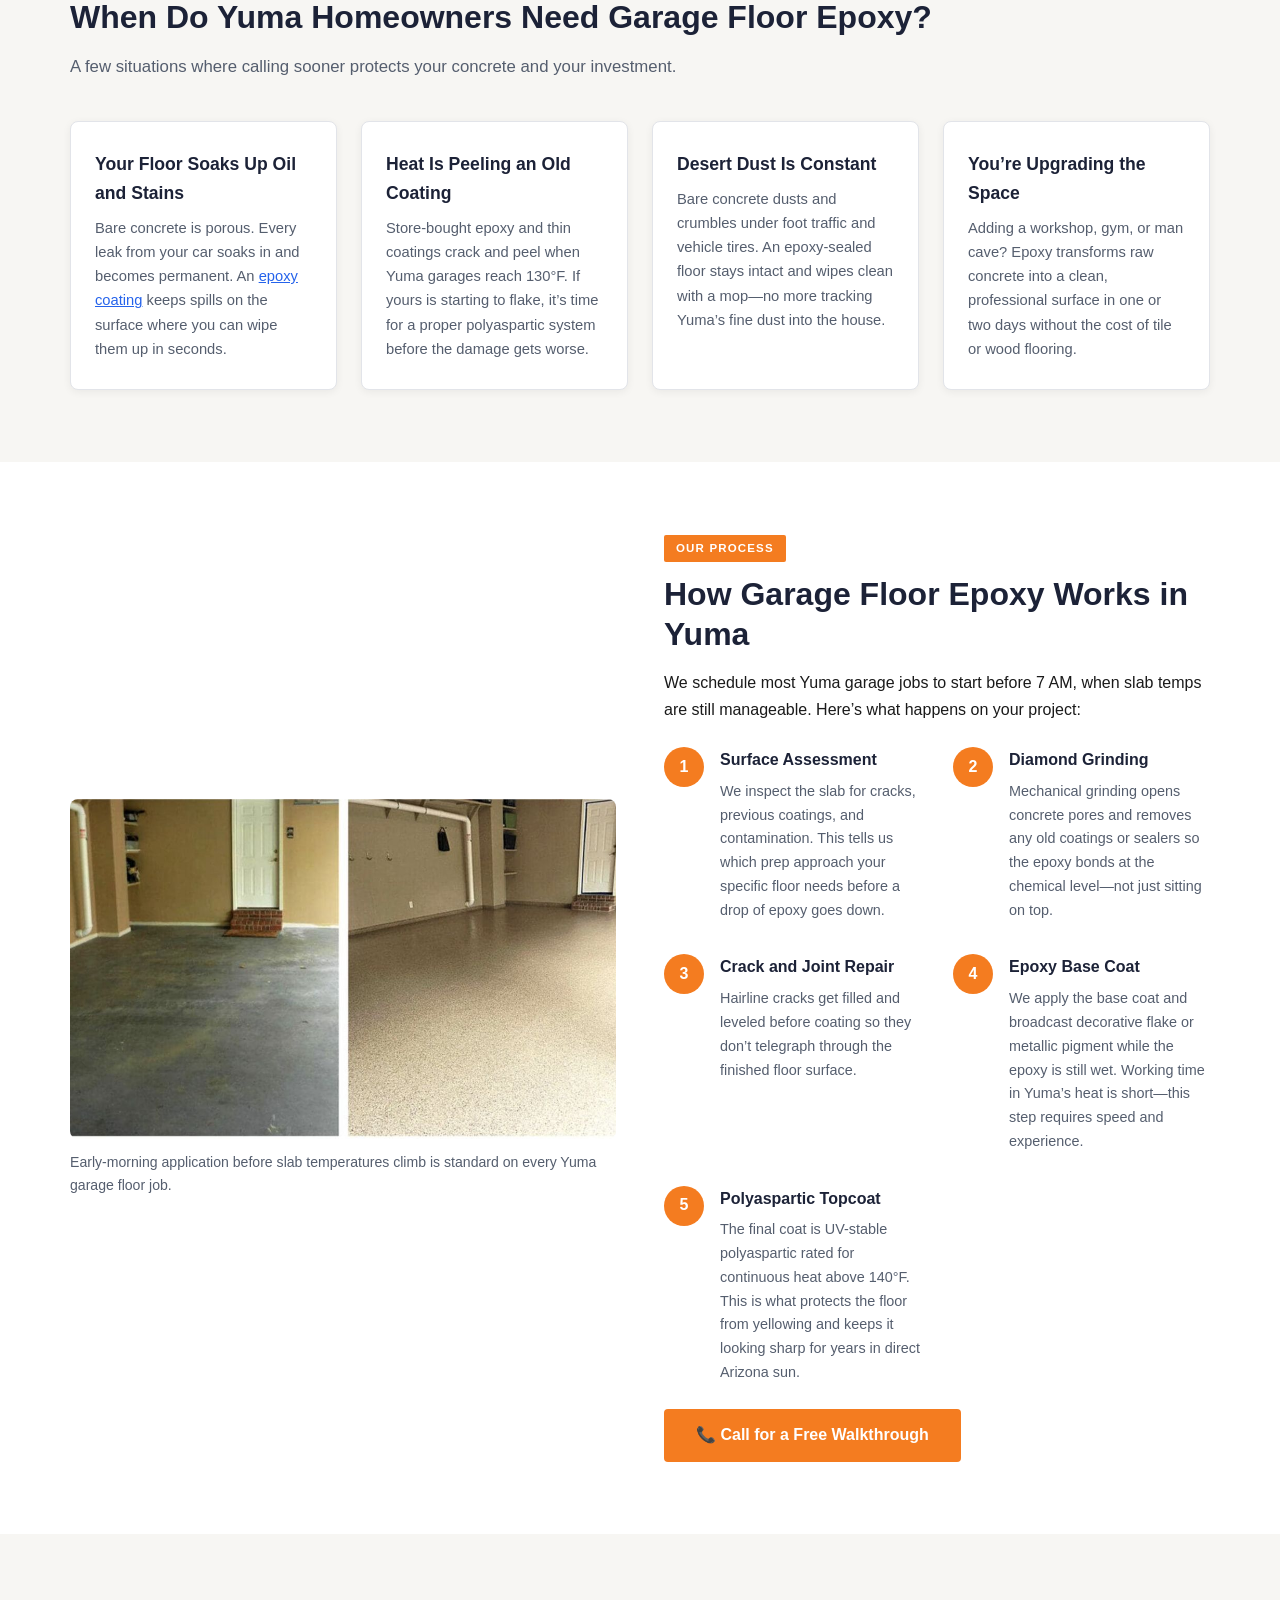
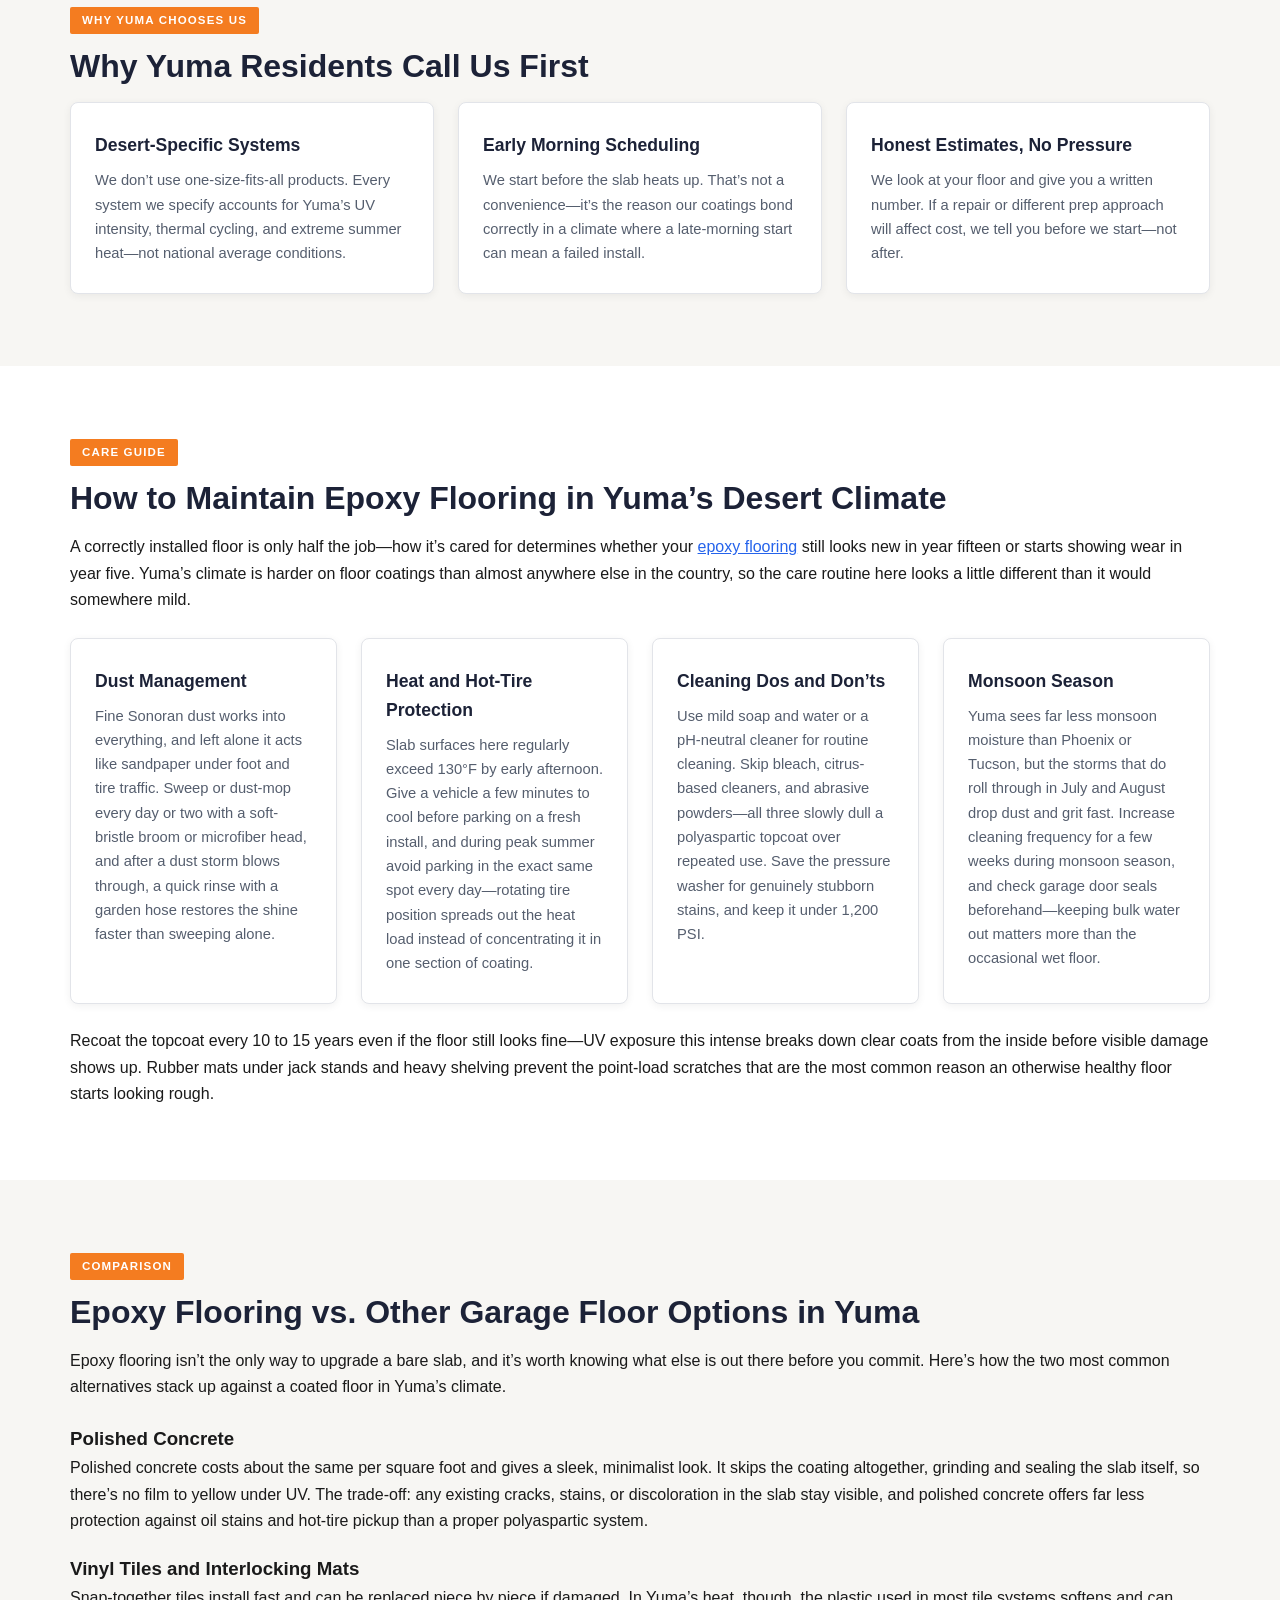
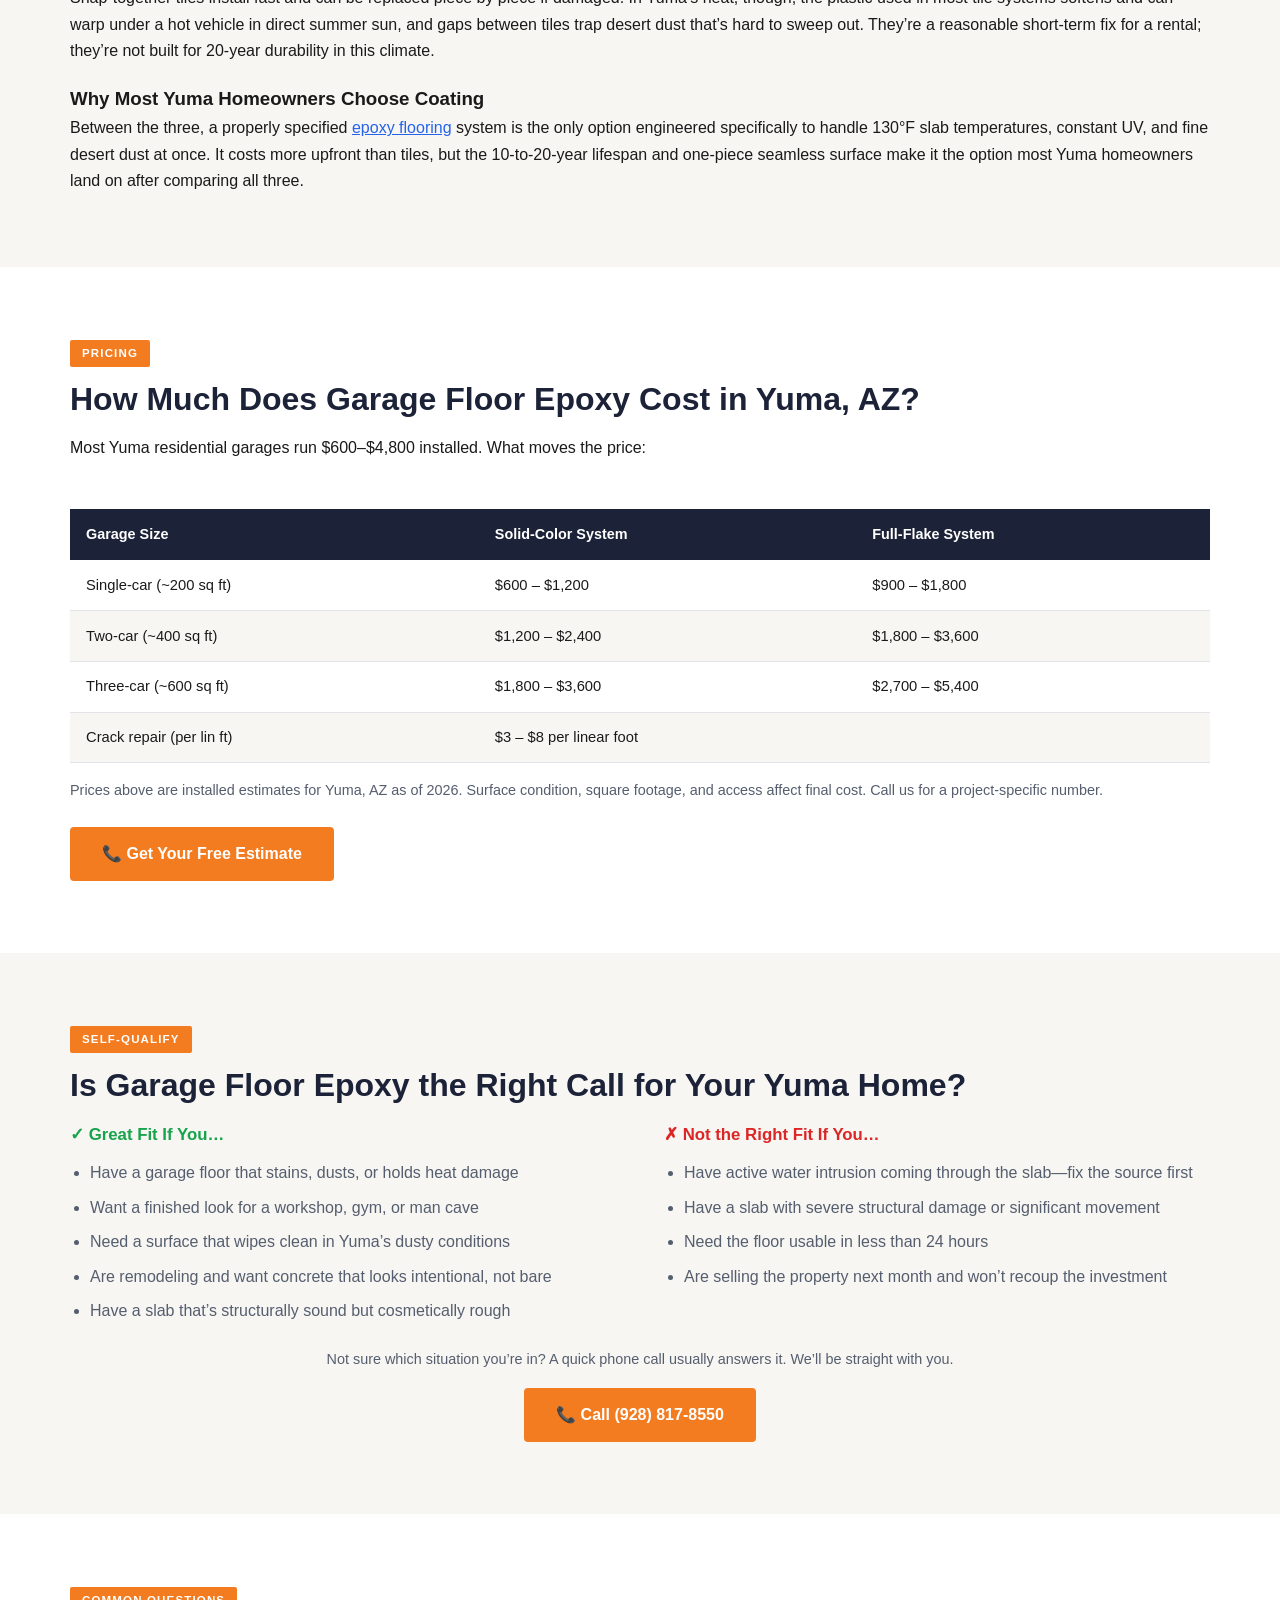
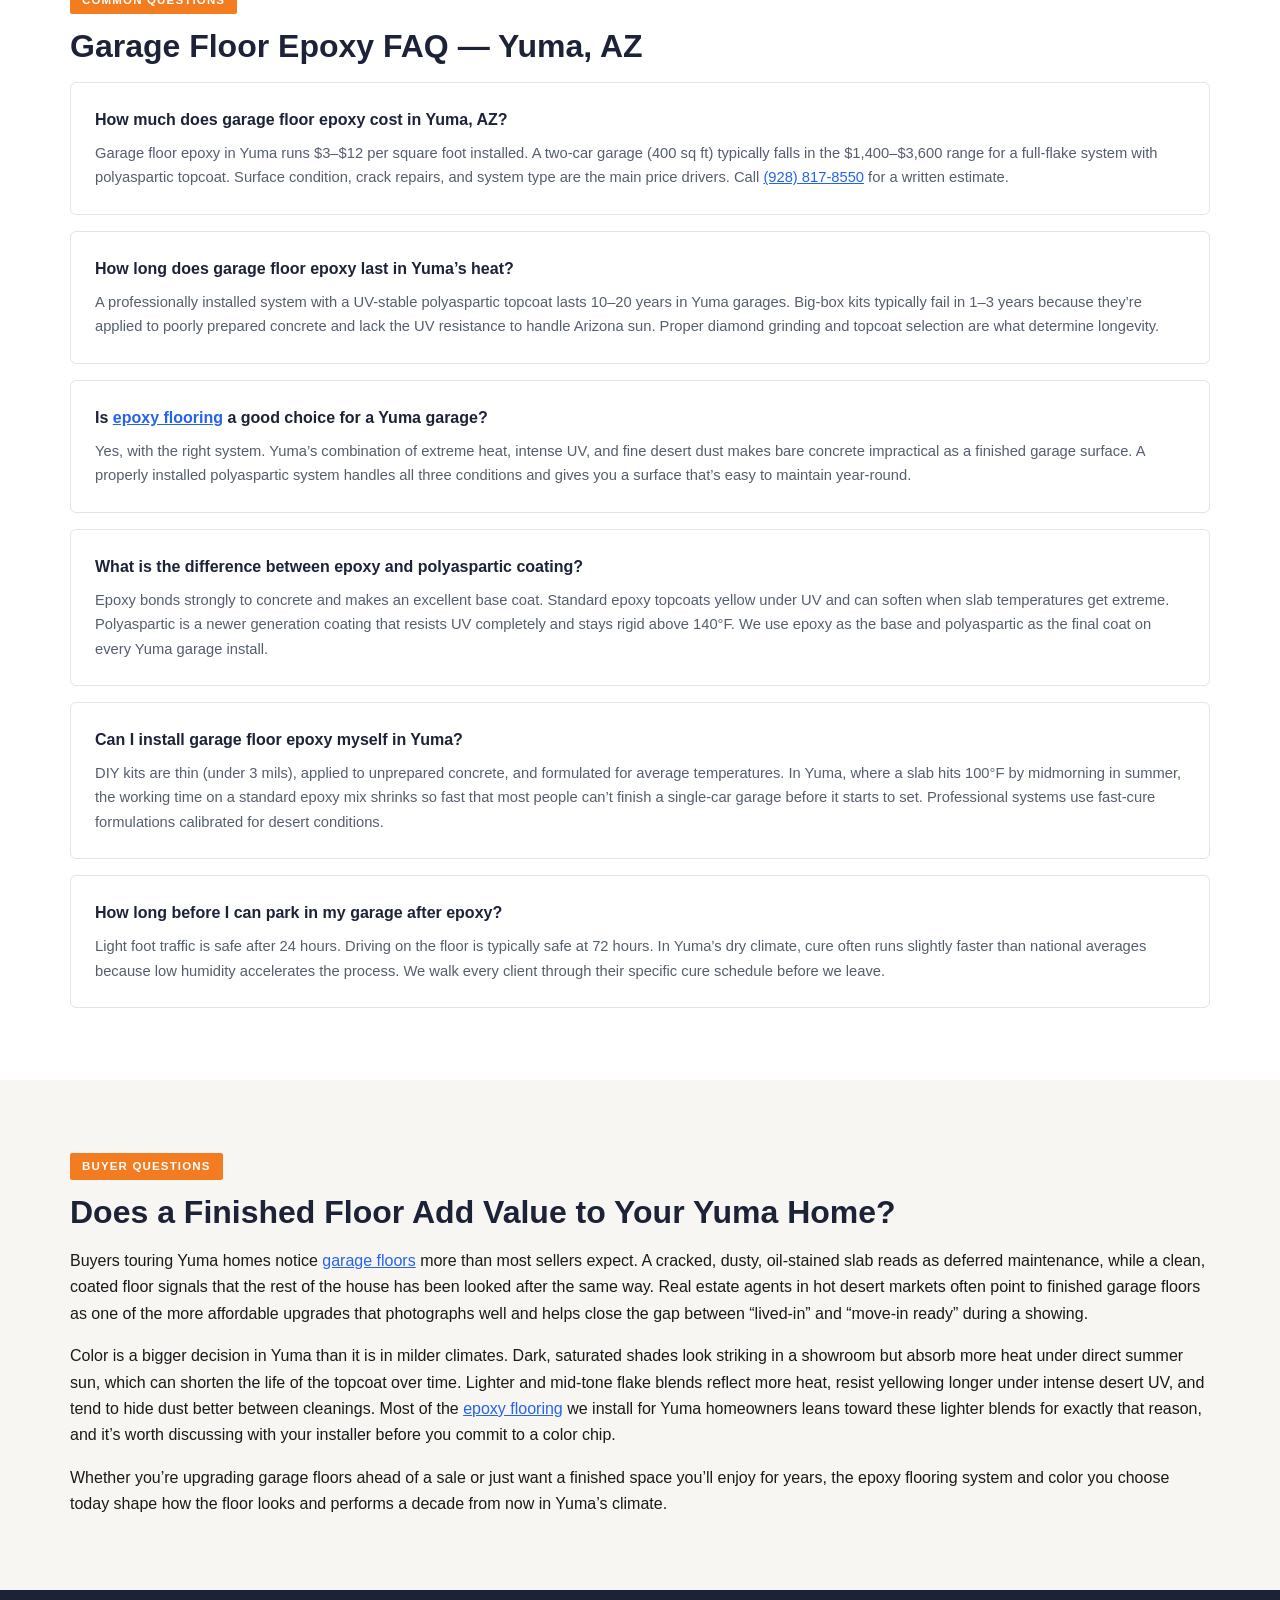
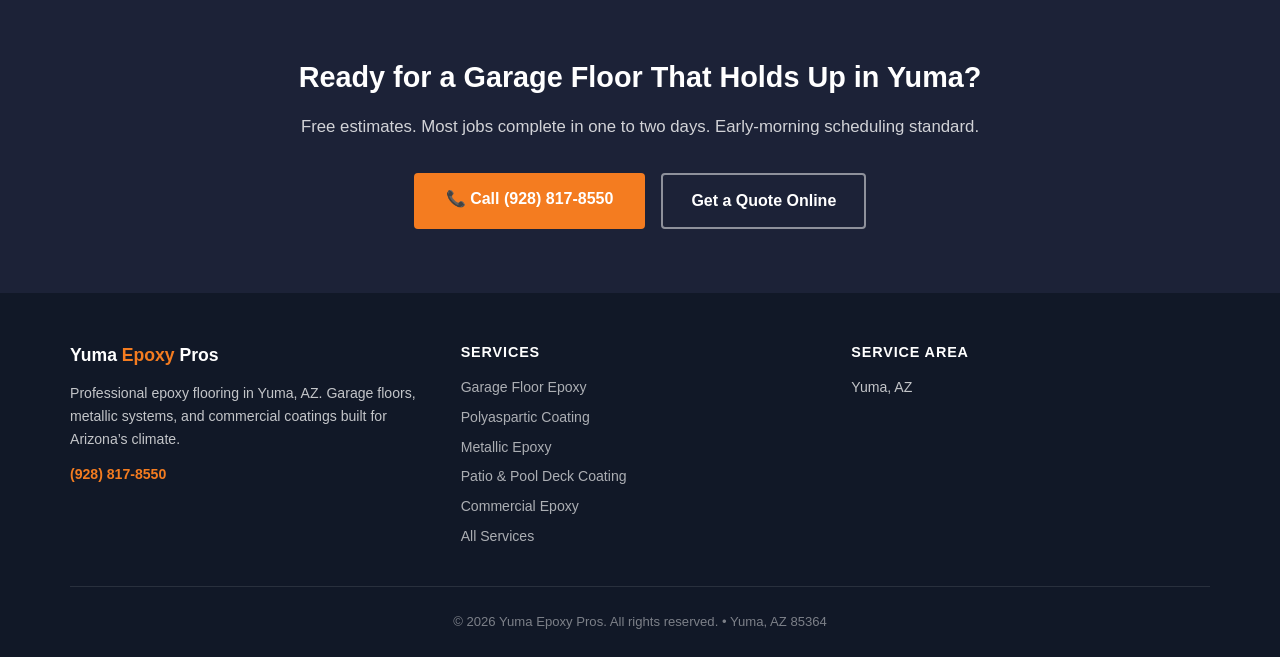
==== commit 01b3de52: "Fix HTML paragraph for garage floor upgrade discussion" ====
--- a/index.html
+++ b/index.html
@@ -391,7 +391,7 @@
 <h2 class="section-title">Does a Finished Floor Add Value to Your Yuma Home?</h2>
 <p>Buyers touring Yuma homes notice <a href="http://flagstaffepoxyflooring.com">garage floors</a> more than most sellers expect. A cracked, dusty, oil-stained slab reads as deferred maintenance, while a clean, coated floor signals that the rest of the house has been looked after the same way. Real estate agents in hot desert markets often point to finished garage floors as one of the more affordable upgrades that photographs well and helps close the gap between &ldquo;lived-in&rdquo; and &ldquo;move-in ready&rdquo; during a showing.</p>
 <p style="margin-top:1rem;">Color is a bigger decision in Yuma than it is in milder climates. Dark, saturated shades look striking in a showroom but absorb more heat under direct summer sun, which can shorten the life of the topcoat over time. Lighter and mid-tone flake blends reflect more heat, resist yellowing longer under intense desert UV, and tend to hide dust better between cleanings. Most of the <a href="http://sanleandroepoxy.com/">epoxy flooring</a> we install for Yuma homeowners leans toward these lighter blends for exactly that reason, and it&rsquo;s worth discussing with your installer before you commit to a color chip.</p>
-<p style="margin-top:1rem;">Whether you&rsquo;re upgrading garage floors ahead of a sale or just want a finished space you&rsquo;ll enjoy for years, the <a href="https://alisoviejoepoxyflooring.com/">epoxy flooring</a> system and color you choose today shape how the floor looks and performs a decade from now in Yuma&rsquo;s climate.</p>
+<p style="margin-top:1rem;">Whether you&rsquo;re upgrading garage floors ahead of a sale or just want a finished space you&rsquo;ll enjoy for years, the epoxy flooring system and color you choose today shape how the floor looks and performs a decade from now in Yuma&rsquo;s climate.</p>
 </div>
 </section>
 
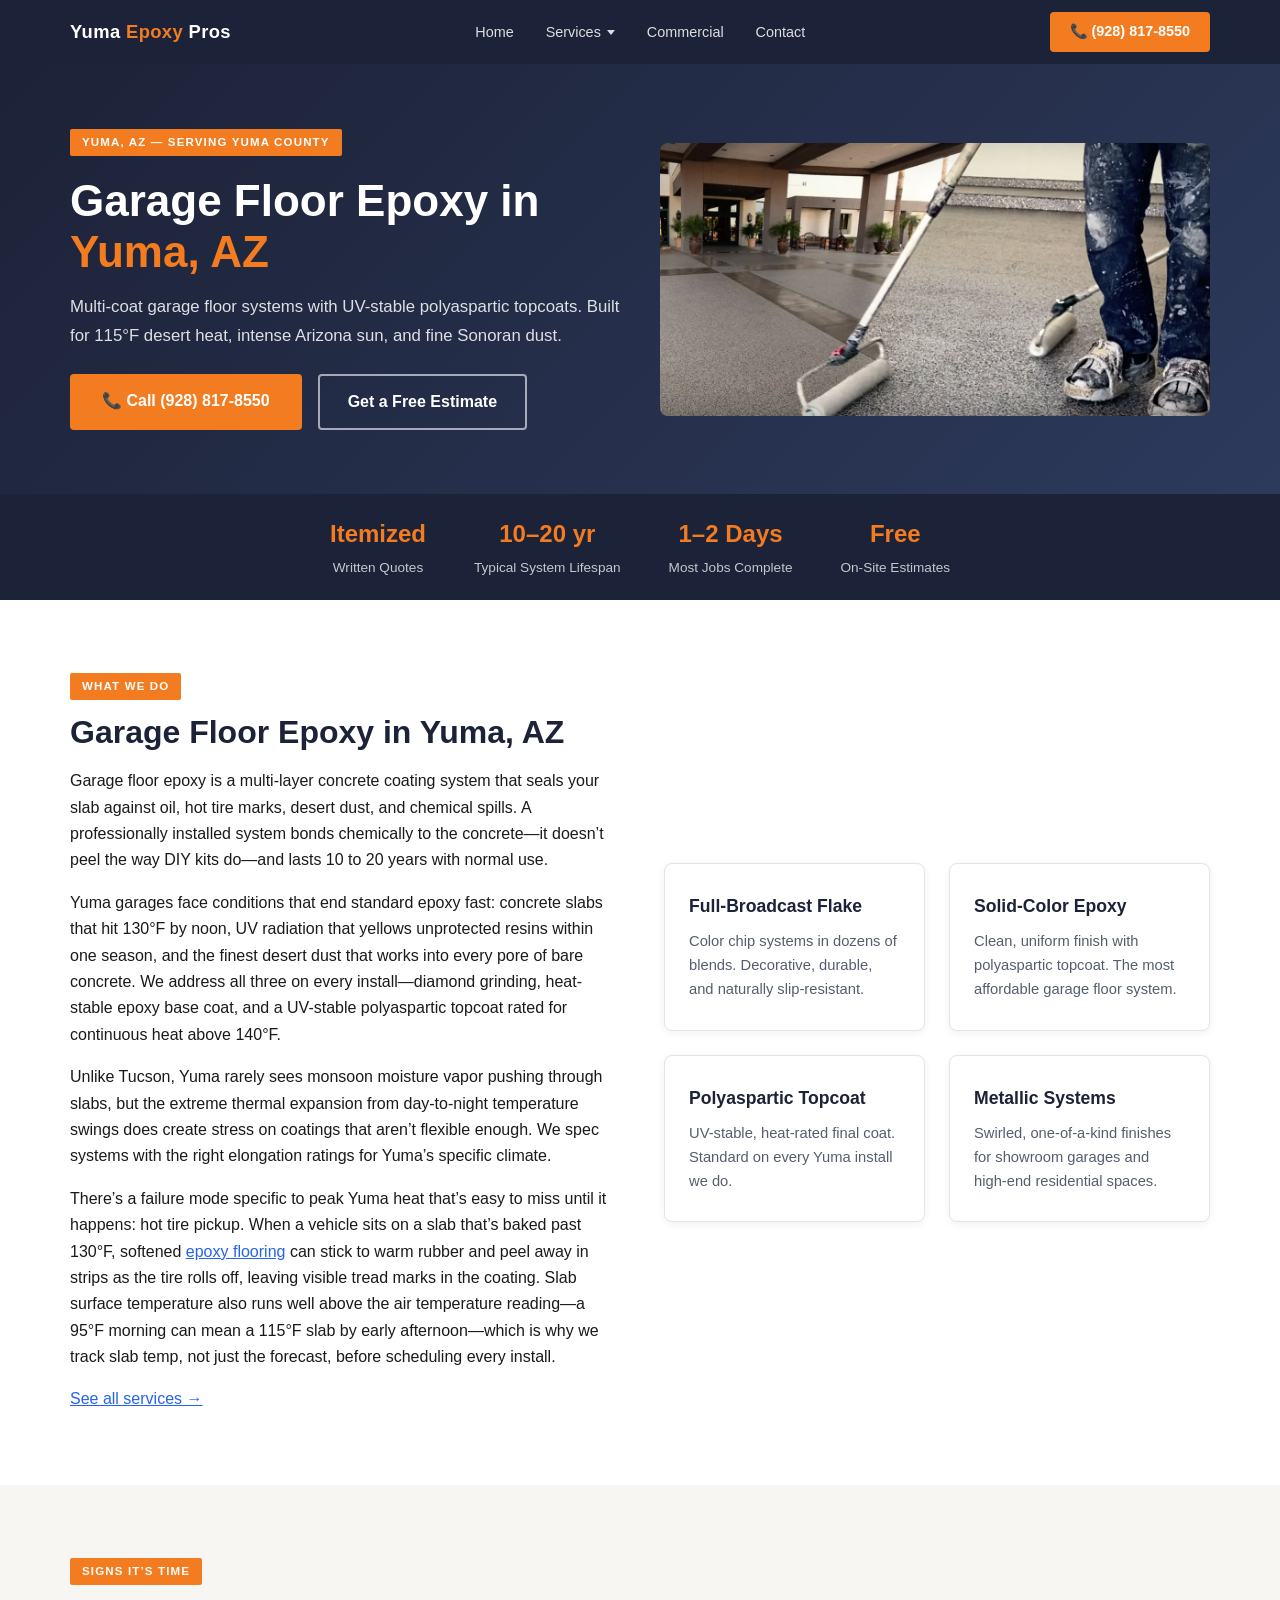
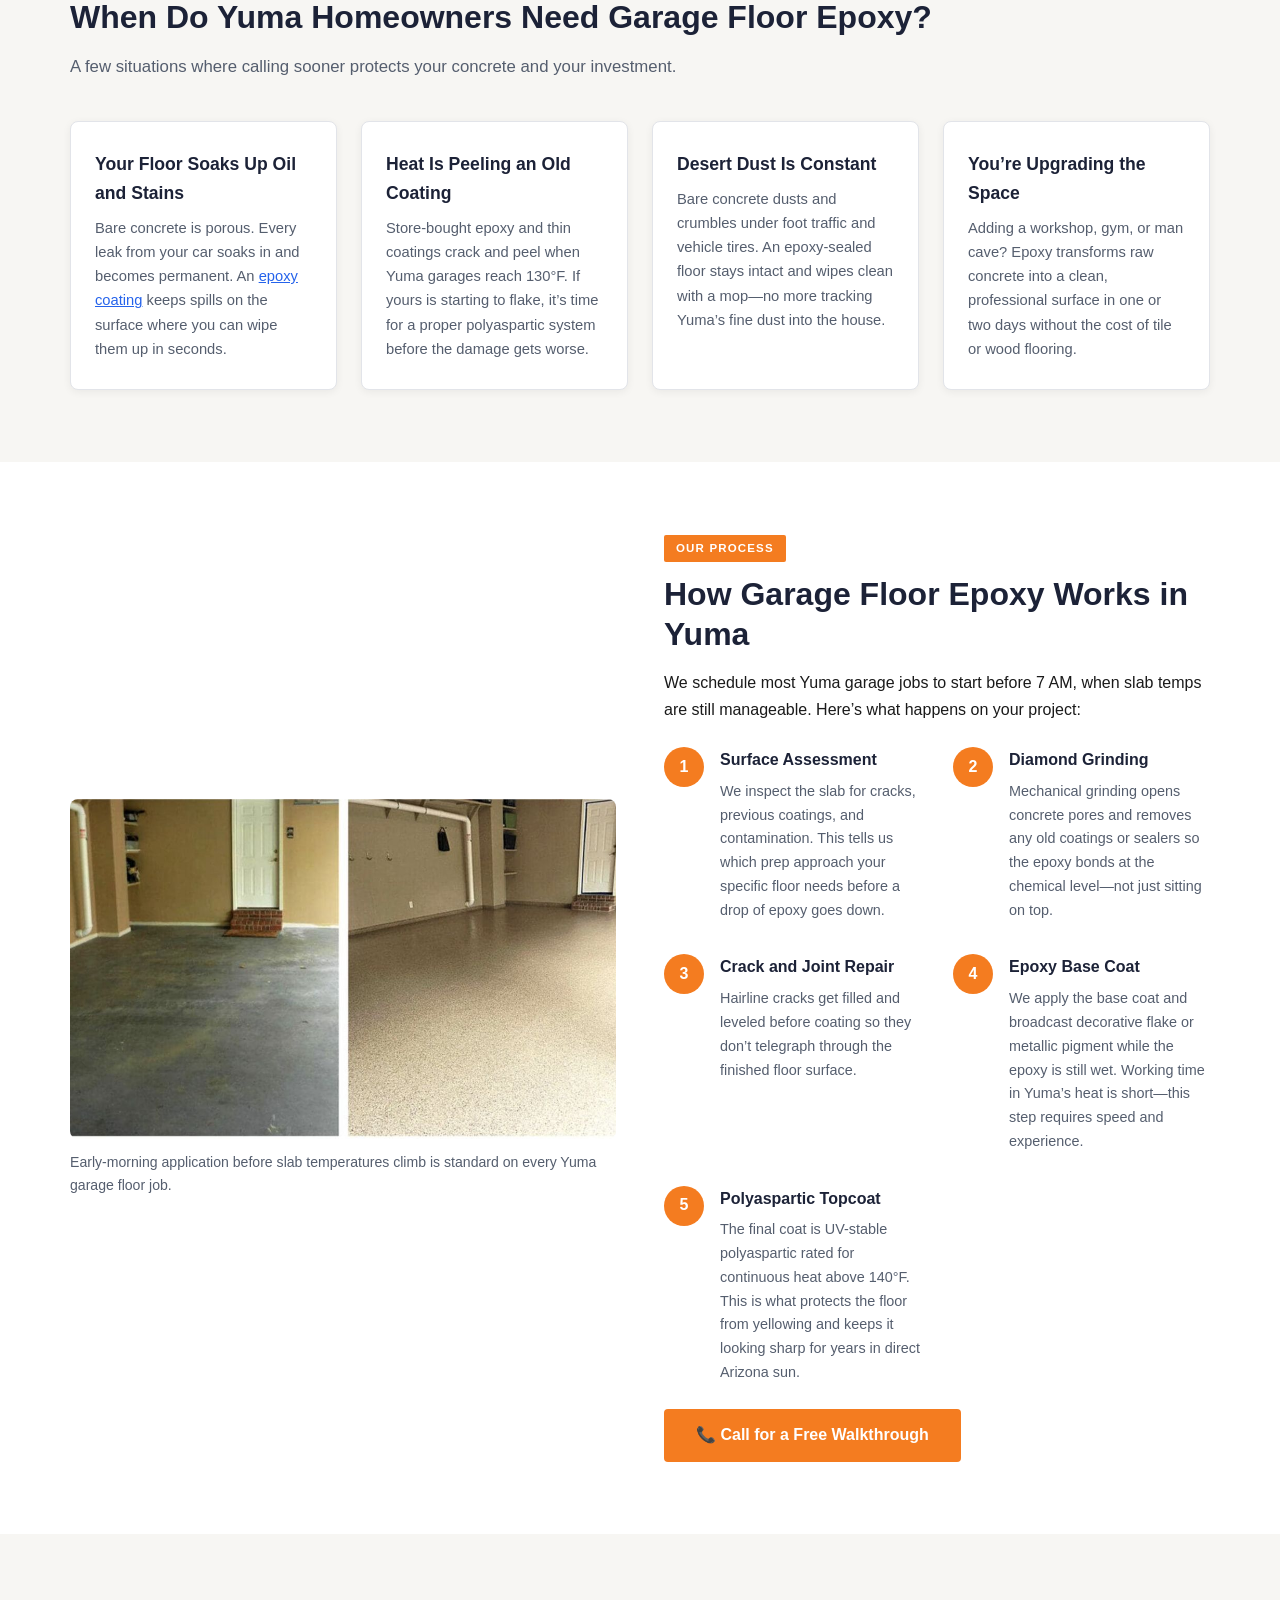
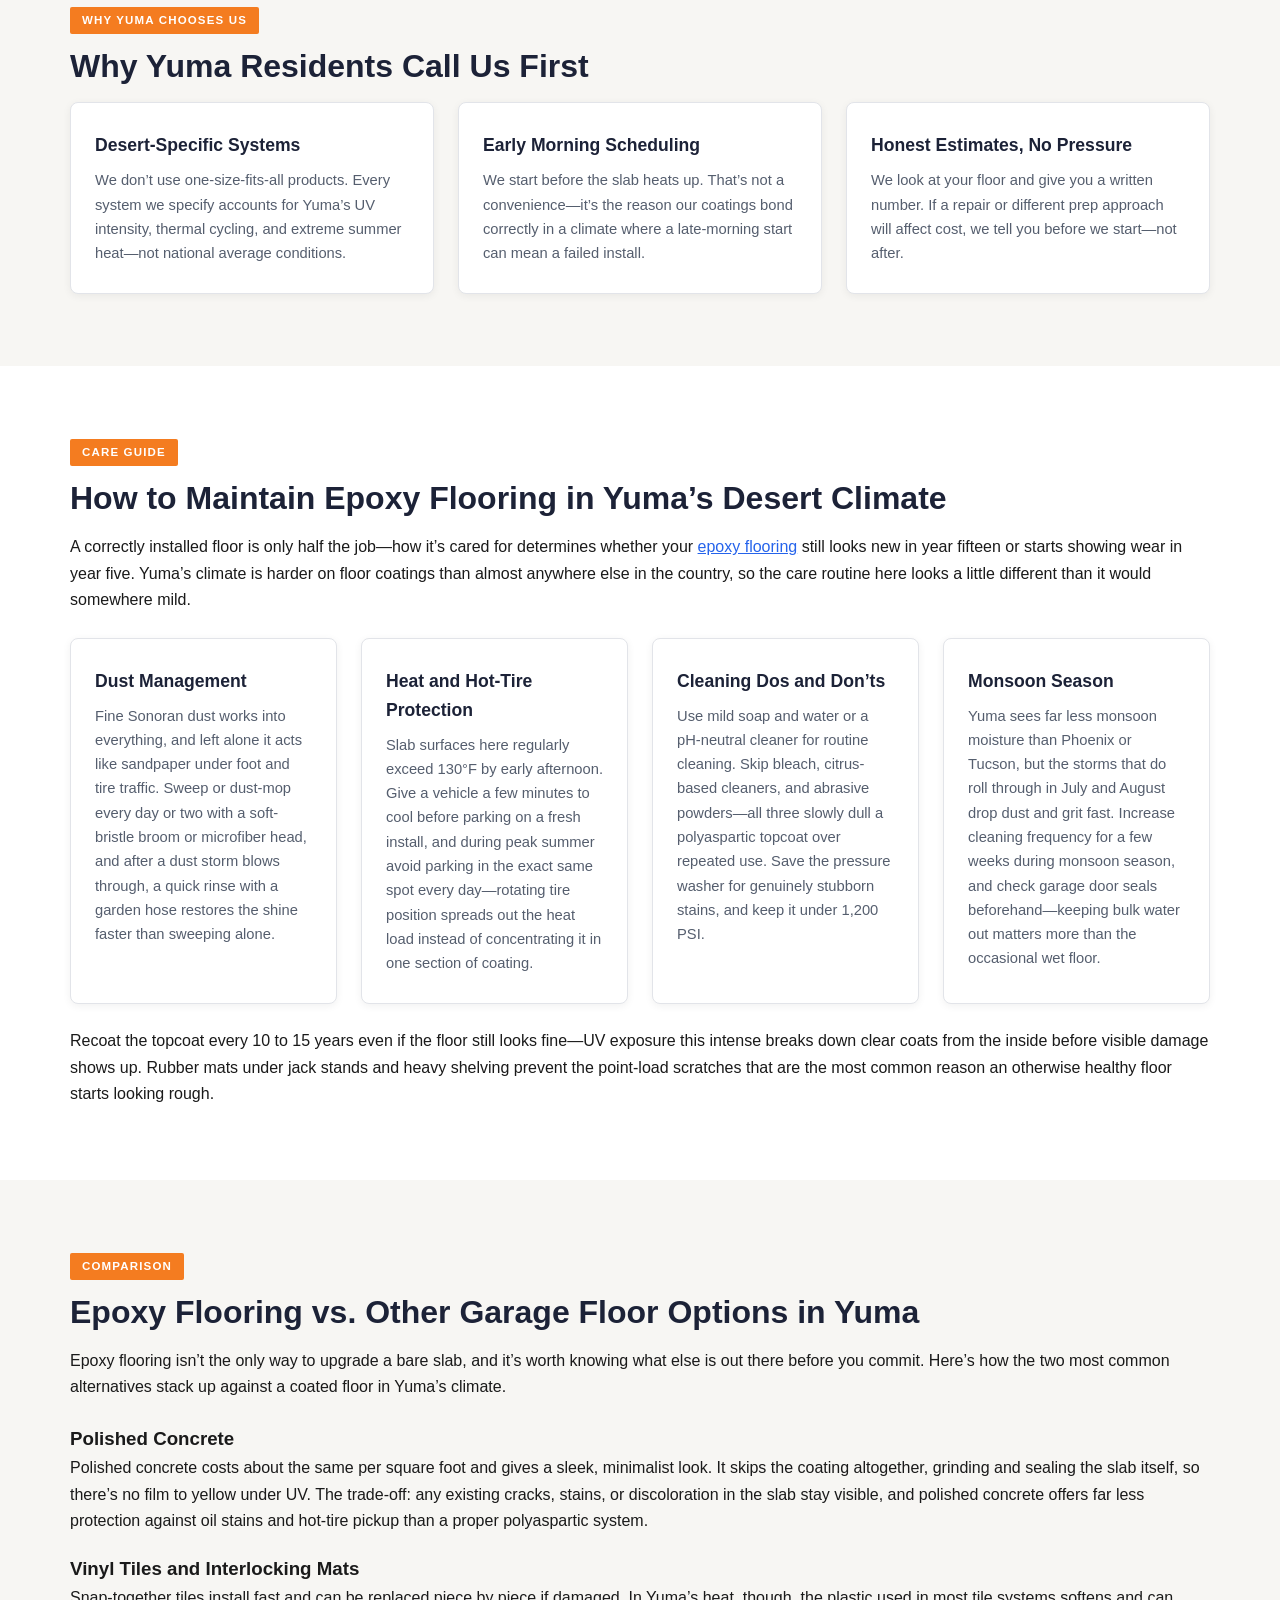
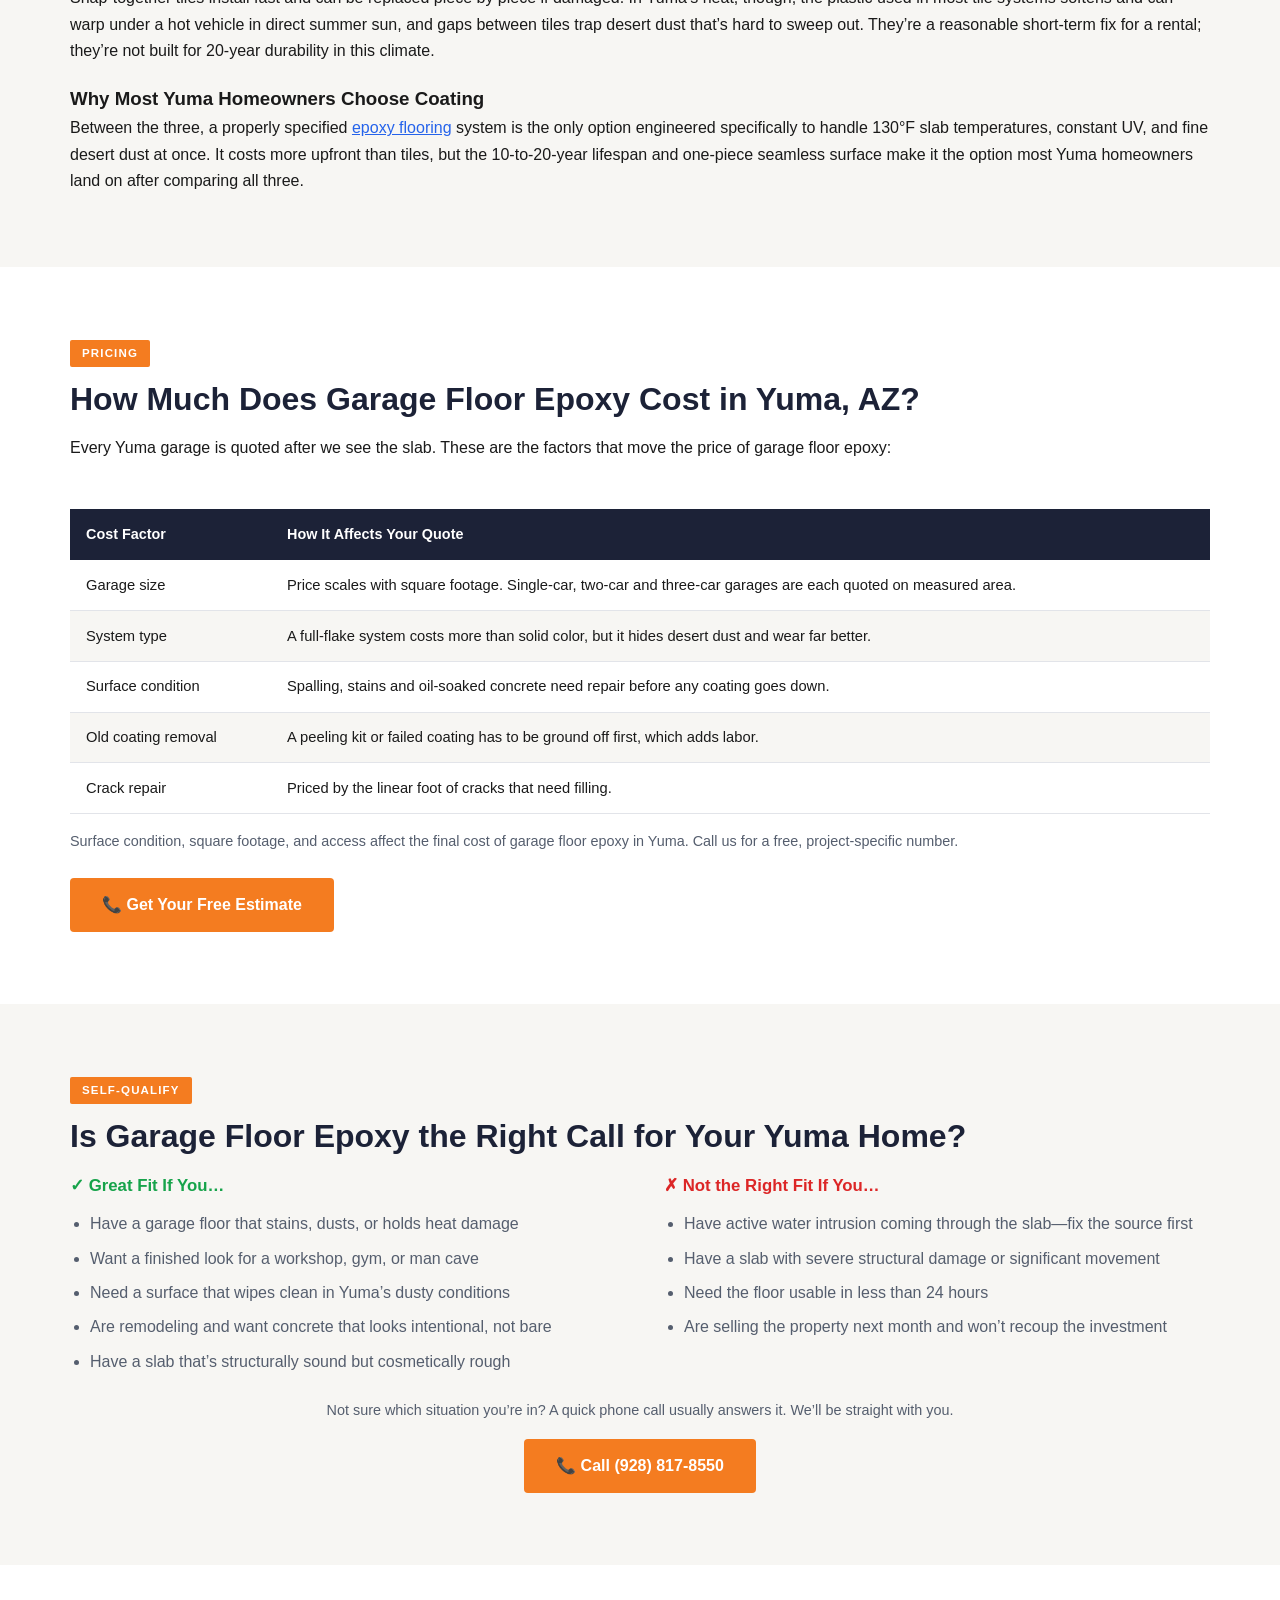
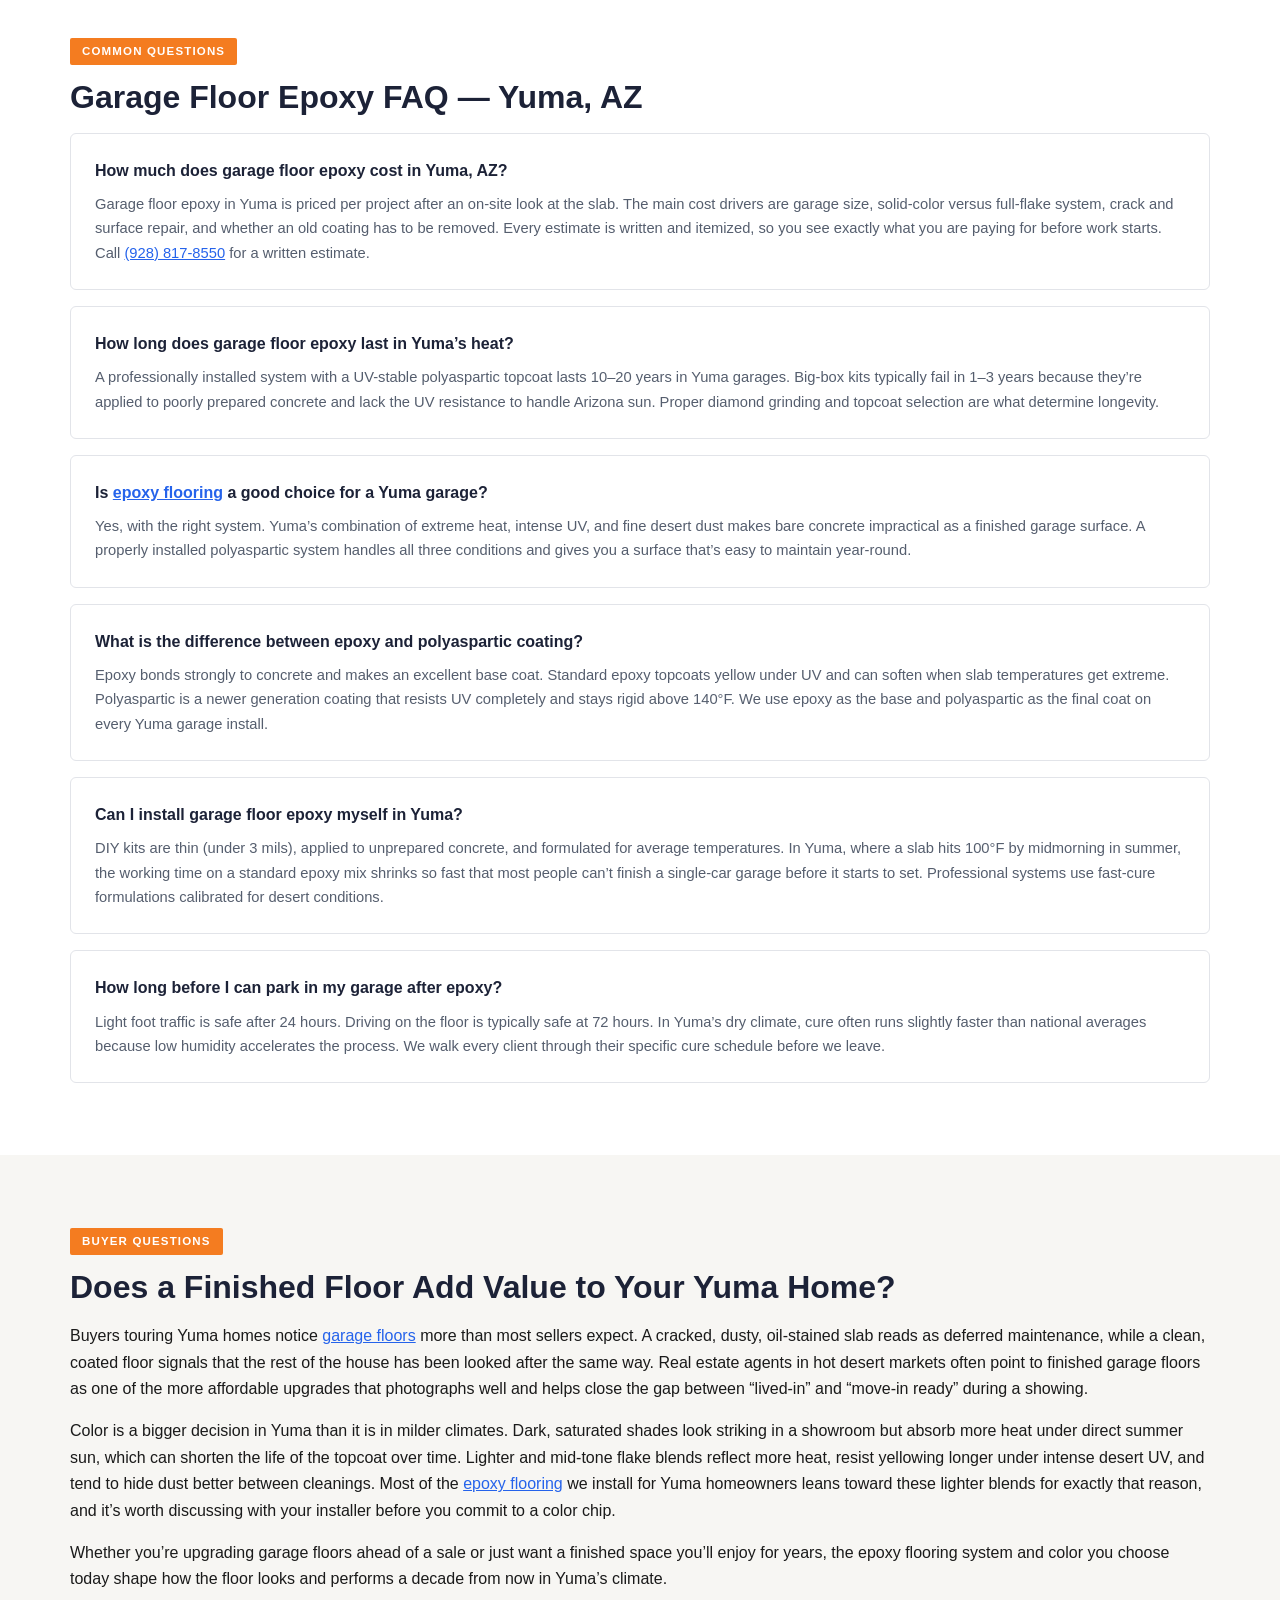
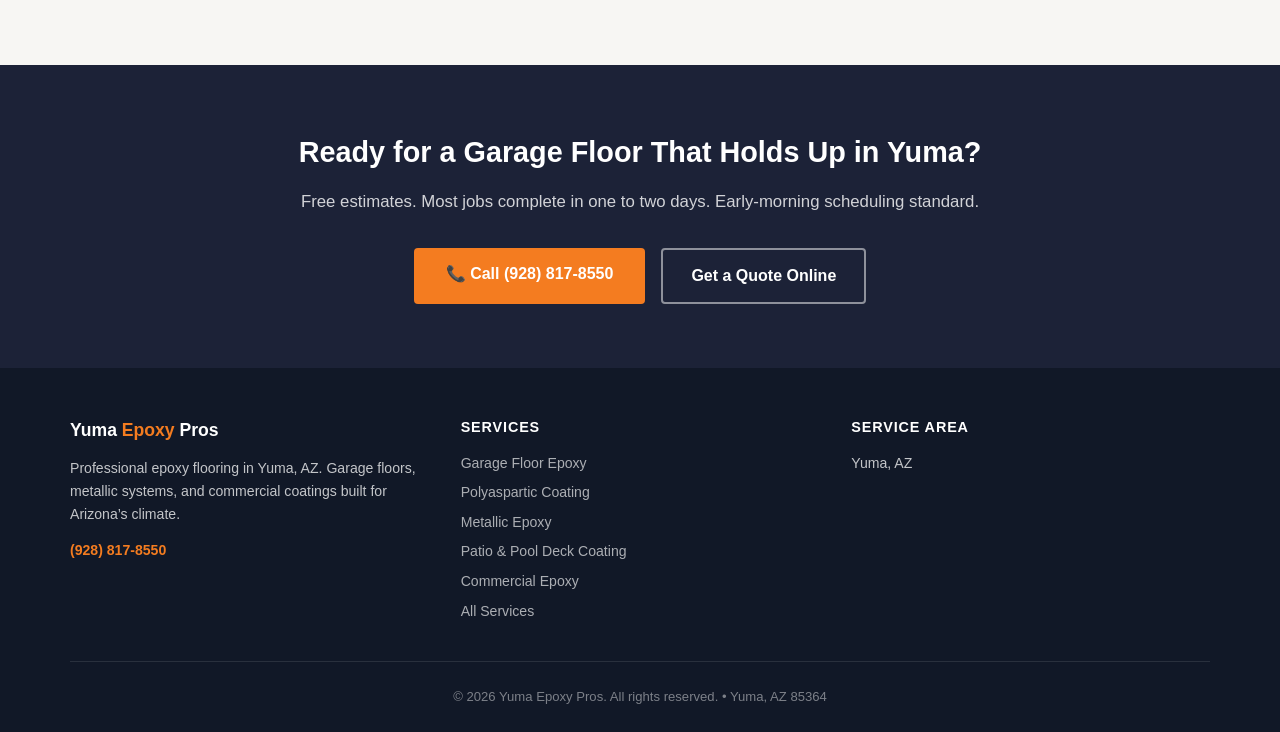
==== commit e43dfb75: "Remove pricing from home page" ====
--- a/index.html
+++ b/index.html
@@ -36,7 +36,7 @@
       "name": "How much does garage floor epoxy cost in Yuma, AZ?",
       "acceptedAnswer": {
         "@type": "Answer",
-        "text": "Garage floor epoxy in Yuma typically runs $3 to $12 per square foot installed. A single-car garage (around 200 sq ft) falls in the $600&ndash;$1,400 range. A two-car garage (400 sq ft) runs $1,400&ndash;$3,200 for a full-broadcast flake system with polyaspartic topcoat. Metallic systems cost more due to longer installation time and premium materials. We provide written estimates after an on-site walkthrough."
+        "text": "Garage floor epoxy in Yuma is priced per project after an on-site look at the slab. The main cost drivers are garage size, solid-color versus full-flake system, crack and surface repair, and whether an old coating has to be removed. Every estimate is written and itemized, so you see exactly what you are paying for before work starts. Call (928) 817-8550 for a written estimate."
       }
     },
     {
@@ -132,7 +132,7 @@
 
 <!-- Stat bar -->
 <div style="background:#1c2237;color:#fff;padding:1.25rem 1.5rem;display:flex;justify-content:center;gap:3rem;flex-wrap:wrap;text-align:center;">
-  <div><strong style="display:block;font-size:1.5rem;color:#f47c20;">$3&ndash;$12</strong><span style="font-size:0.85rem;color:rgba(255,255,255,0.75);">Per Sq Ft Installed</span></div>
+  <div><strong style="display:block;font-size:1.5rem;color:#f47c20;">Itemized</strong><span style="font-size:0.85rem;color:rgba(255,255,255,0.75);">Written Quotes</span></div>
   <div><strong style="display:block;font-size:1.5rem;color:#f47c20;">10&ndash;20 yr</strong><span style="font-size:0.85rem;color:rgba(255,255,255,0.75);">Typical System Lifespan</span></div>
   <div><strong style="display:block;font-size:1.5rem;color:#f47c20;">1&ndash;2 Days</strong><span style="font-size:0.85rem;color:rgba(255,255,255,0.75);">Most Jobs Complete</span></div>
   <div><strong style="display:block;font-size:1.5rem;color:#f47c20;">Free</strong><span style="font-size:0.85rem;color:rgba(255,255,255,0.75);">On-Site Estimates</span></div>
@@ -298,21 +298,22 @@
   <div class="container">
     <span class="section-label">Pricing</span>
     <h2 class="section-title">How Much Does Garage Floor Epoxy Cost in Yuma, AZ?</h2>
-    <p style="margin-bottom:1.5rem;">Most Yuma residential garages run $600&ndash;$4,800 installed. What moves the price:</p>
+    <p style="margin-bottom:1.5rem;">Every Yuma garage is quoted after we see the slab. These are the factors that move the price of garage floor epoxy:</p>
     <div style="overflow-x:auto;">
       <table class="cost-table">
         <thead>
-          <tr><th>Garage Size</th><th>Solid-Color System</th><th>Full-Flake System</th></tr>
+          <tr><th>Cost Factor</th><th>How It Affects Your Quote</th></tr>
         </thead>
         <tbody>
-          <tr><td>Single-car (~200 sq ft)</td><td>$600 &ndash; $1,200</td><td>$900 &ndash; $1,800</td></tr>
-          <tr><td>Two-car (~400 sq ft)</td><td>$1,200 &ndash; $2,400</td><td>$1,800 &ndash; $3,600</td></tr>
-          <tr><td>Three-car (~600 sq ft)</td><td>$1,800 &ndash; $3,600</td><td>$2,700 &ndash; $5,400</td></tr>
-          <tr><td>Crack repair (per lin ft)</td><td colspan="2">$3 &ndash; $8 per linear foot</td></tr>
+          <tr><td>Garage size</td><td>Price scales with square footage. Single-car, two-car and three-car garages are each quoted on measured area.</td></tr>
+          <tr><td>System type</td><td>A full-flake system costs more than solid color, but it hides desert dust and wear far better.</td></tr>
+          <tr><td>Surface condition</td><td>Spalling, stains and oil-soaked concrete need repair before any coating goes down.</td></tr>
+          <tr><td>Old coating removal</td><td>A peeling kit or failed coating has to be ground off first, which adds labor.</td></tr>
+          <tr><td>Crack repair</td><td>Priced by the linear foot of cracks that need filling.</td></tr>
         </tbody>
       </table>
     </div>
-    <p style="margin-top:1rem;color:#555e6e;font-size:0.9rem;">Prices above are installed estimates for Yuma, AZ as of 2026. Surface condition, square footage, and access affect final cost. Call us for a project-specific number.</p>
+    <p style="margin-top:1rem;color:#555e6e;font-size:0.9rem;">Surface condition, square footage, and access affect the final cost of garage floor epoxy in Yuma. Call us for a free, project-specific number.</p>
     <a href="tel:9288178550" class="btn-primary" style="display:inline-block;margin-top:1.5rem;">&#128222; Get Your Free Estimate</a>
   </div>
 </section>
@@ -358,7 +359,7 @@
     <div class="faqs">
       <div class="faq">
         <h3>How much does garage floor epoxy cost in Yuma, AZ?</h3>
-        <p>Garage floor epoxy in Yuma runs $3&ndash;$12 per square foot installed. A two-car garage (400 sq ft) typically falls in the $1,400&ndash;$3,600 range for a full-flake system with polyaspartic topcoat. Surface condition, crack repairs, and system type are the main price drivers. Call <a href="tel:9288178550" style="color:#2563eb;text-decoration:underline;">(928) 817-8550</a> for a written estimate.</p>
+        <p>Garage floor epoxy in Yuma is priced per project after an on-site look at the slab. The main cost drivers are garage size, solid-color versus full-flake system, crack and surface repair, and whether an old coating has to be removed. Every estimate is written and itemized, so you see exactly what you are paying for before work starts. Call <a href="tel:9288178550" style="color:#2563eb;text-decoration:underline;">(928) 817-8550</a> for a written estimate.</p>
       </div>
       <div class="faq">
         <h3>How long does garage floor epoxy last in Yuma&rsquo;s heat?</h3>
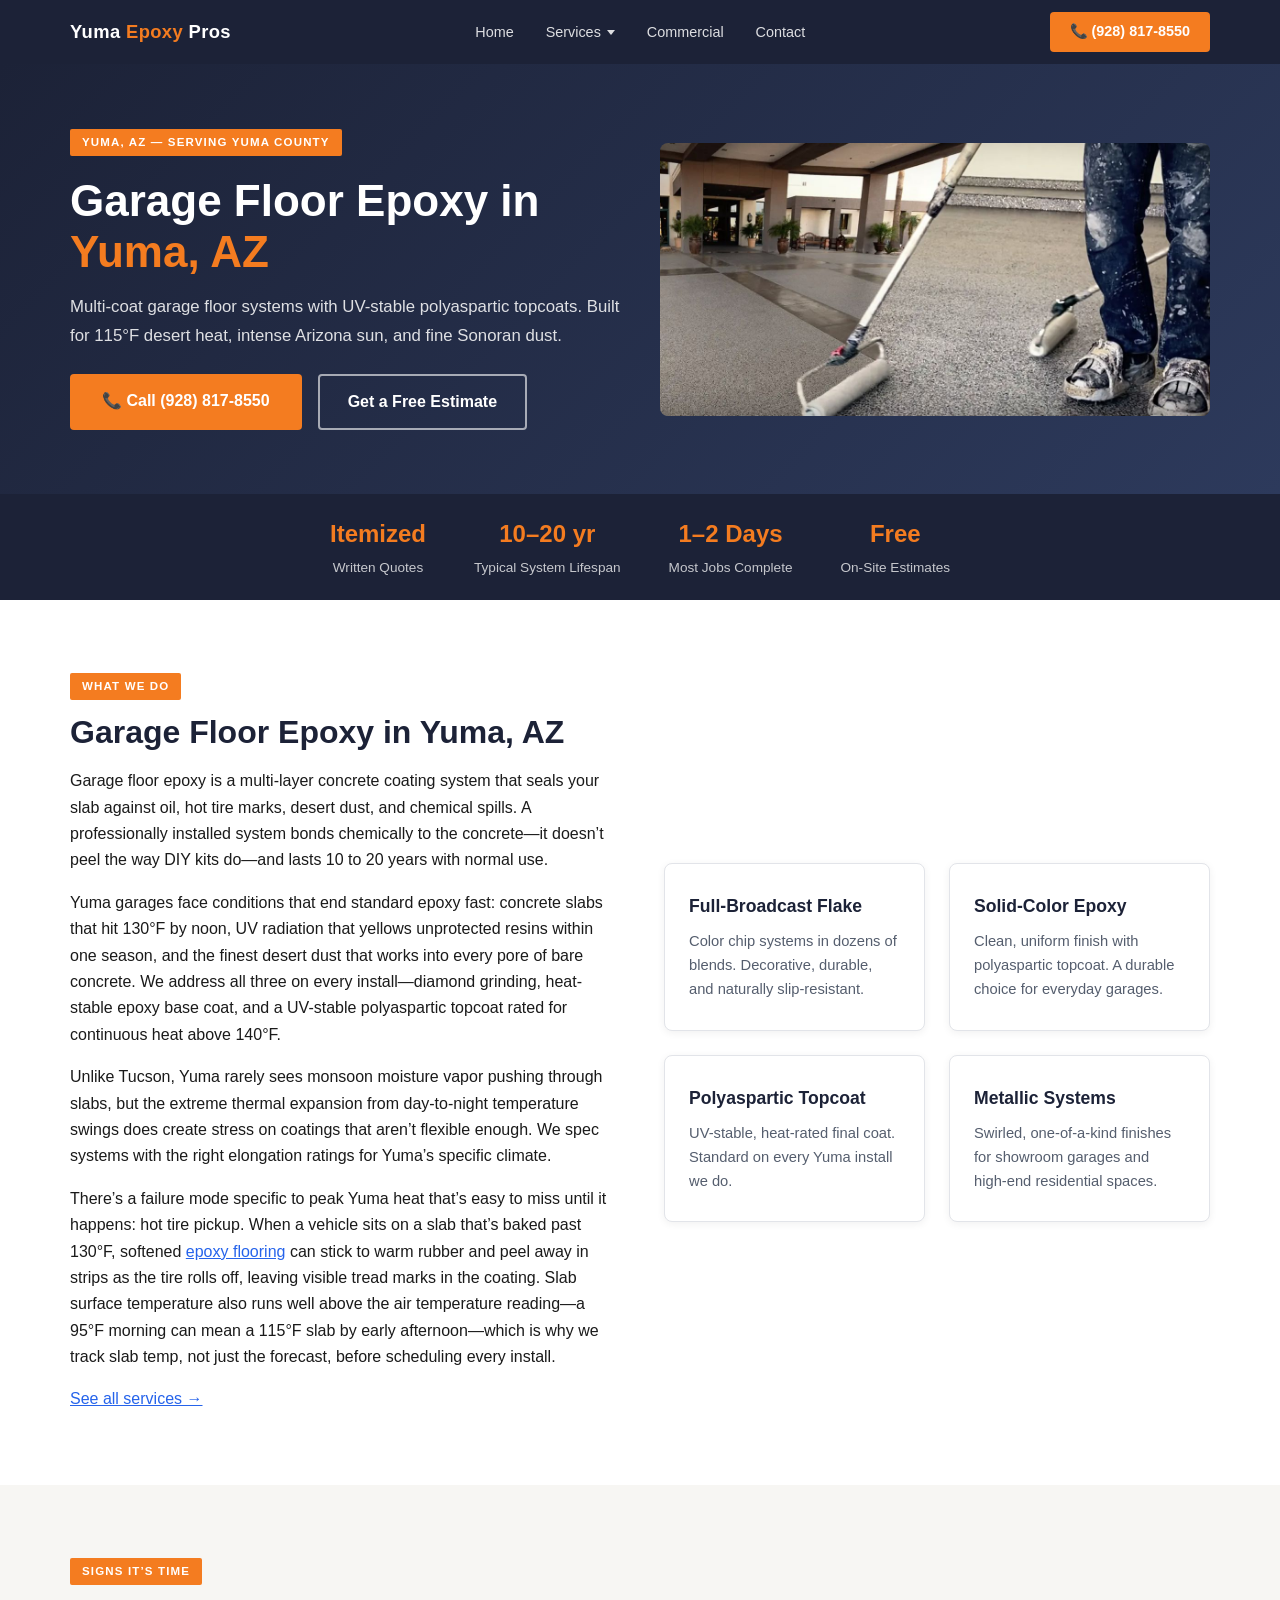
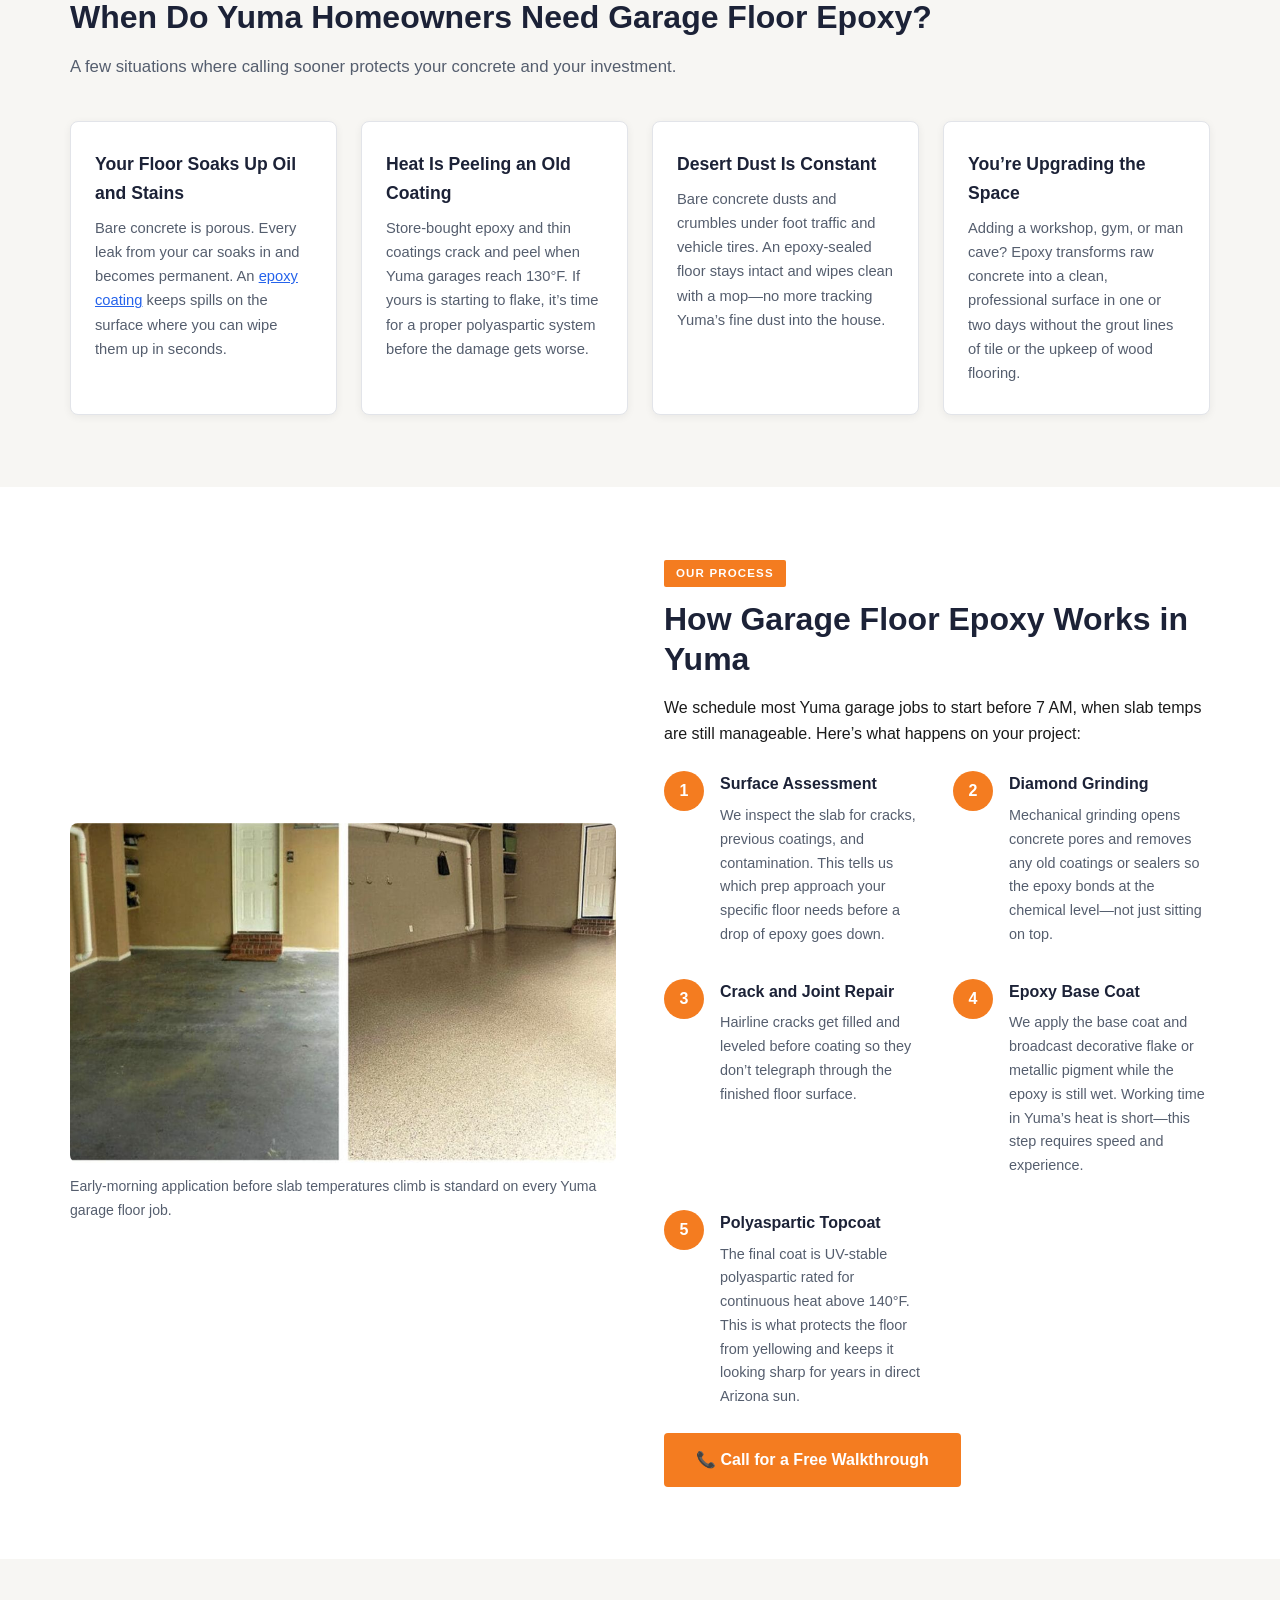
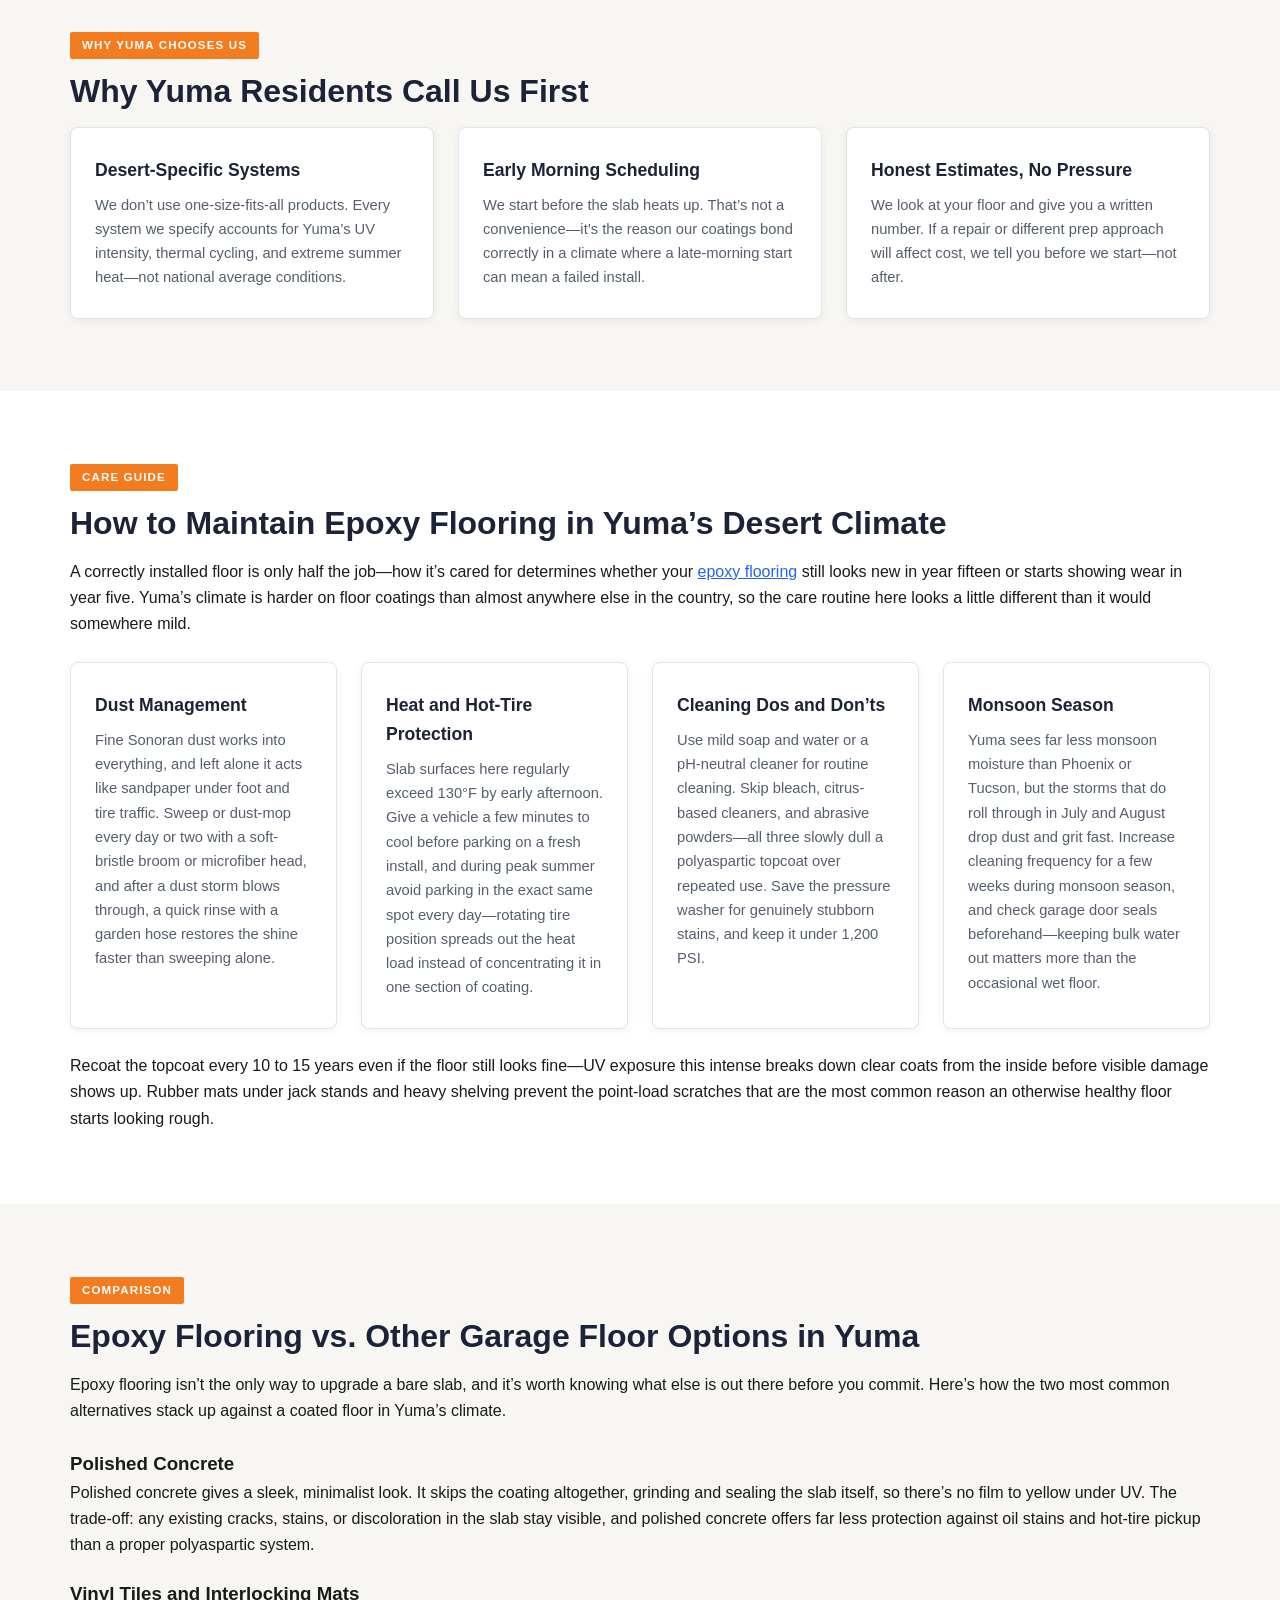
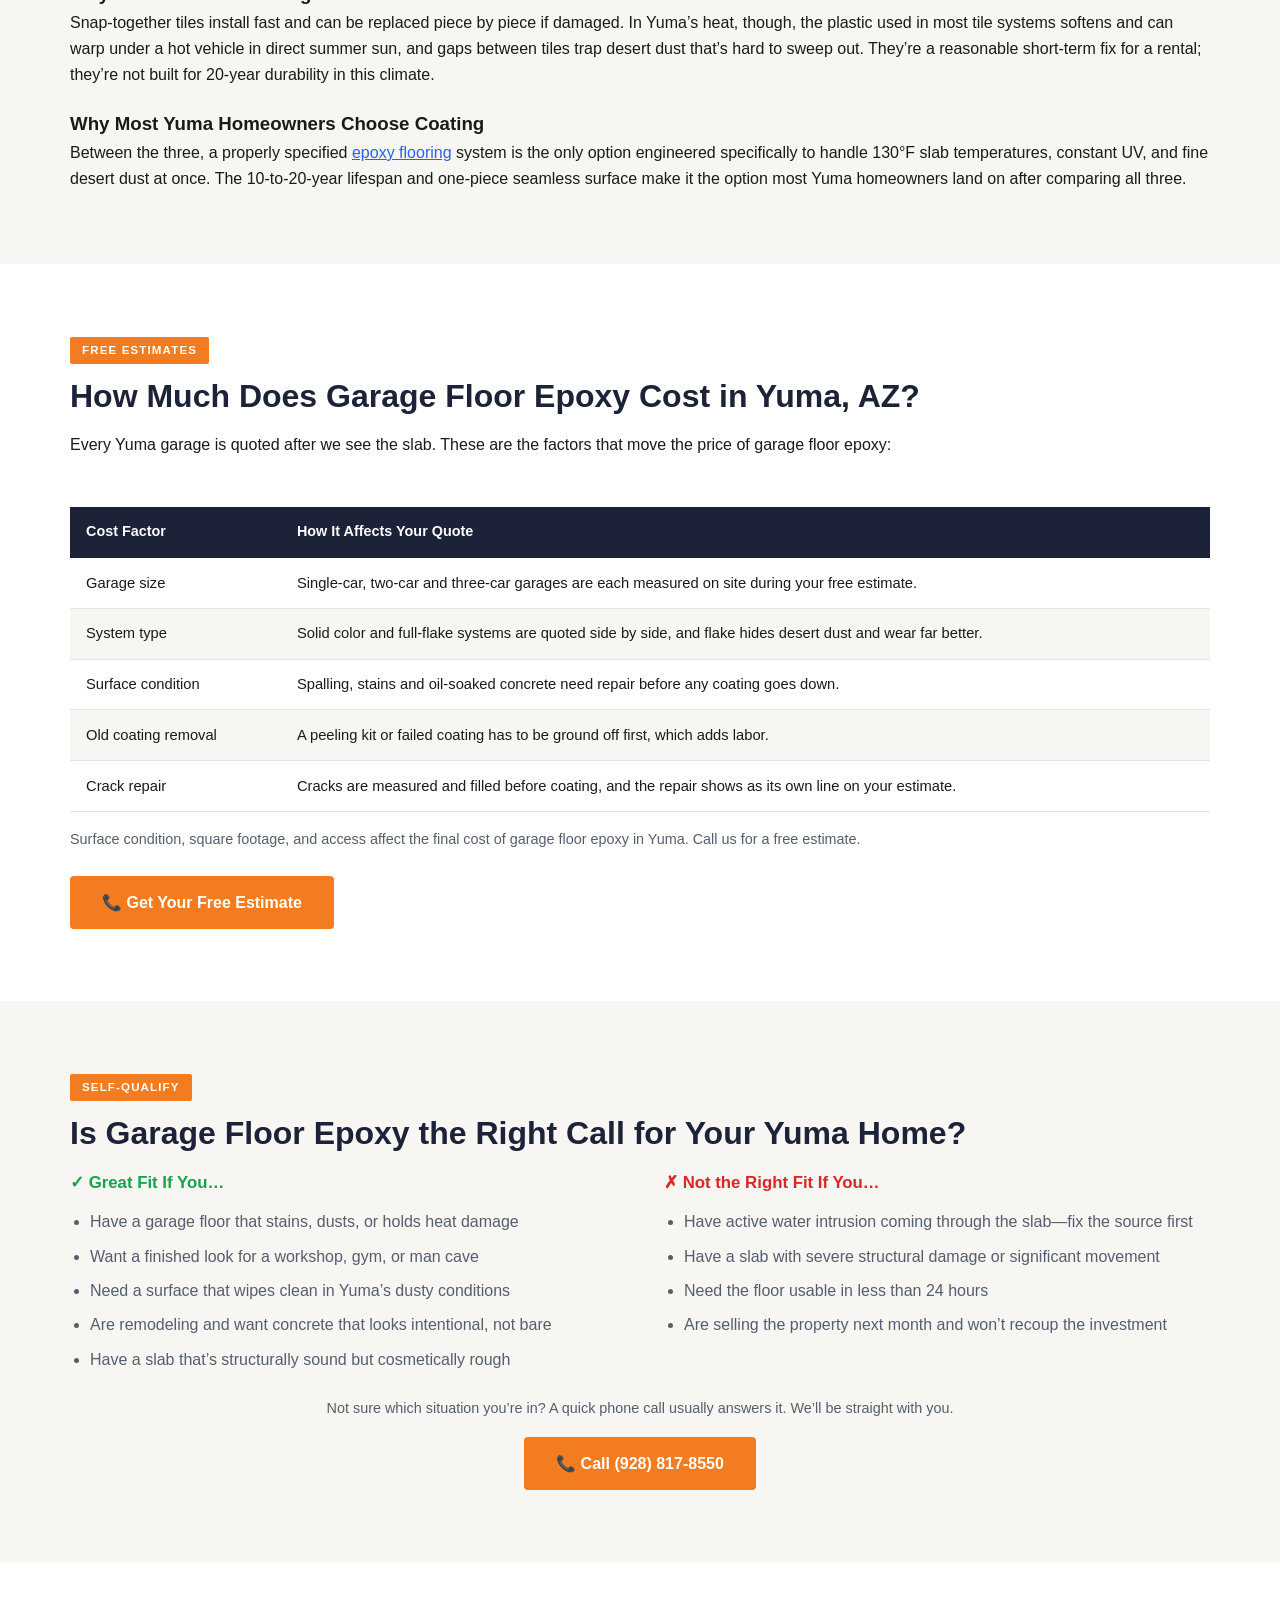
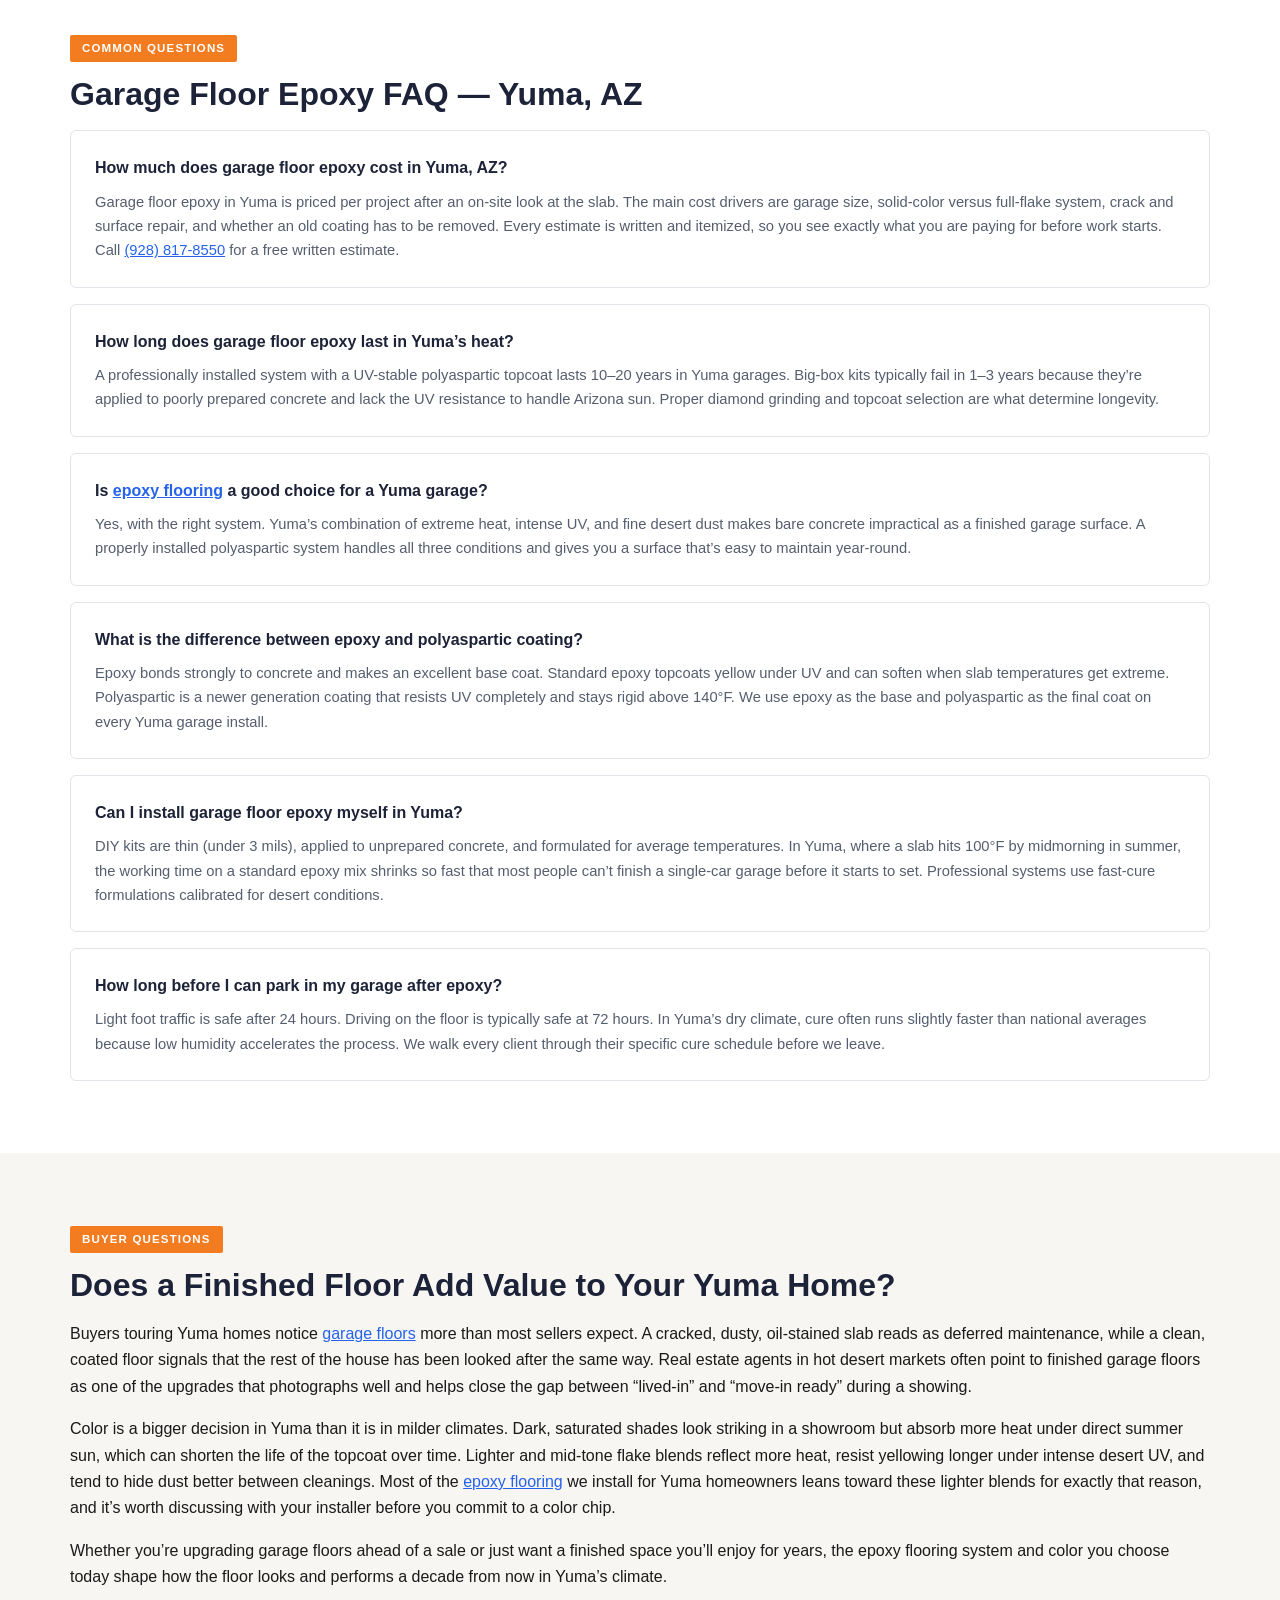
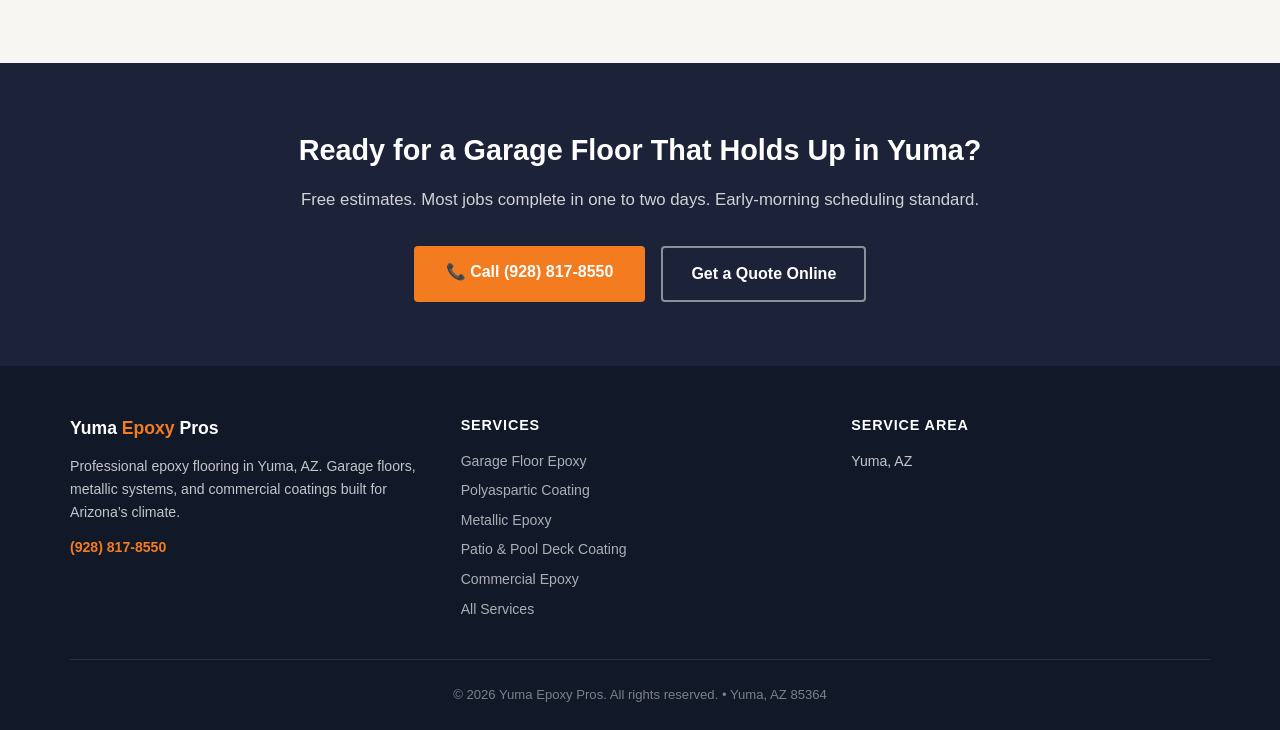
==== commit 277cdb54: "Replace price comparisons with free-estimate copy on home page" ====
--- a/index.html
+++ b/index.html
@@ -36,7 +36,7 @@
       "name": "How much does garage floor epoxy cost in Yuma, AZ?",
       "acceptedAnswer": {
         "@type": "Answer",
-        "text": "Garage floor epoxy in Yuma is priced per project after an on-site look at the slab. The main cost drivers are garage size, solid-color versus full-flake system, crack and surface repair, and whether an old coating has to be removed. Every estimate is written and itemized, so you see exactly what you are paying for before work starts. Call (928) 817-8550 for a written estimate."
+        "text": "Garage floor epoxy in Yuma is priced per project after an on-site look at the slab. The main cost drivers are garage size, solid-color versus full-flake system, crack and surface repair, and whether an old coating has to be removed. Every estimate is written and itemized, so you see exactly what you are paying for before work starts. Call (928) 817-8550 for a free written estimate."
       }
     },
     {
@@ -158,7 +158,7 @@
           </div>
           <div class="card">
             <h3>Solid-Color Epoxy</h3>
-            <p>Clean, uniform finish with polyaspartic topcoat. The most affordable garage floor system.</p>
+            <p>Clean, uniform finish with polyaspartic topcoat. A durable choice for everyday garages.</p>
           </div>
           <div class="card">
             <h3>Polyaspartic Topcoat</h3>
@@ -195,7 +195,7 @@
       </div>
       <div class="card">
         <h3>You&rsquo;re Upgrading the Space</h3>
-        <p>Adding a workshop, gym, or man cave? Epoxy transforms raw concrete into a clean, professional surface in one or two days without the cost of tile or wood flooring.</p>
+        <p>Adding a workshop, gym, or man cave? Epoxy transforms raw concrete into a clean, professional surface in one or two days without the grout lines of tile or the upkeep of wood flooring.</p>
       </div>
     </div>
   </div>
@@ -284,11 +284,11 @@
     <p>Epoxy flooring isn&rsquo;t the only way to upgrade a bare slab, and it&rsquo;s worth knowing what else is out there before you commit. Here&rsquo;s how the two most common alternatives stack up against a coated floor in Yuma&rsquo;s climate.</p>
     <div style="margin-top:1.5rem;">
       <h3>Polished Concrete</h3>
-      <p>Polished concrete costs about the same per square foot and gives a sleek, minimalist look. It skips the coating altogether, grinding and sealing the slab itself, so there&rsquo;s no film to yellow under UV. The trade-off: any existing cracks, stains, or discoloration in the slab stay visible, and polished concrete offers far less protection against oil stains and hot-tire pickup than a proper polyaspartic system.</p>
+      <p>Polished concrete gives a sleek, minimalist look. It skips the coating altogether, grinding and sealing the slab itself, so there&rsquo;s no film to yellow under UV. The trade-off: any existing cracks, stains, or discoloration in the slab stay visible, and polished concrete offers far less protection against oil stains and hot-tire pickup than a proper polyaspartic system.</p>
       <h3 style="margin-top:1.25rem;">Vinyl Tiles and Interlocking Mats</h3>
       <p>Snap-together tiles install fast and can be replaced piece by piece if damaged. In Yuma&rsquo;s heat, though, the plastic used in most tile systems softens and can warp under a hot vehicle in direct summer sun, and gaps between tiles trap desert dust that&rsquo;s hard to sweep out. They&rsquo;re a reasonable short-term fix for a rental; they&rsquo;re not built for 20-year durability in this climate.</p>
       <h3 style="margin-top:1.25rem;">Why Most Yuma Homeowners Choose Coating</h3>
-      <p>Between the three, a properly specified <a href="https://www.mcallenepoxy.com/">epoxy flooring</a> system is the only option engineered specifically to handle 130&deg;F slab temperatures, constant UV, and fine desert dust at once. It costs more upfront than tiles, but the 10-to-20-year lifespan and one-piece seamless surface make it the option most Yuma homeowners land on after comparing all three.</p>
+      <p>Between the three, a properly specified <a href="https://www.mcallenepoxy.com/">epoxy flooring</a> system is the only option engineered specifically to handle 130&deg;F slab temperatures, constant UV, and fine desert dust at once. The 10-to-20-year lifespan and one-piece seamless surface make it the option most Yuma homeowners land on after comparing all three.</p>
     </div>
   </div>
 </section>
@@ -296,7 +296,7 @@
 <!-- Cost -->
 <section class="section">
   <div class="container">
-    <span class="section-label">Pricing</span>
+    <span class="section-label">Free Estimates</span>
     <h2 class="section-title">How Much Does Garage Floor Epoxy Cost in Yuma, AZ?</h2>
     <p style="margin-bottom:1.5rem;">Every Yuma garage is quoted after we see the slab. These are the factors that move the price of garage floor epoxy:</p>
     <div style="overflow-x:auto;">
@@ -305,15 +305,15 @@
           <tr><th>Cost Factor</th><th>How It Affects Your Quote</th></tr>
         </thead>
         <tbody>
-          <tr><td>Garage size</td><td>Price scales with square footage. Single-car, two-car and three-car garages are each quoted on measured area.</td></tr>
-          <tr><td>System type</td><td>A full-flake system costs more than solid color, but it hides desert dust and wear far better.</td></tr>
+          <tr><td>Garage size</td><td>Single-car, two-car and three-car garages are each measured on site during your free estimate.</td></tr>
+          <tr><td>System type</td><td>Solid color and full-flake systems are quoted side by side, and flake hides desert dust and wear far better.</td></tr>
           <tr><td>Surface condition</td><td>Spalling, stains and oil-soaked concrete need repair before any coating goes down.</td></tr>
           <tr><td>Old coating removal</td><td>A peeling kit or failed coating has to be ground off first, which adds labor.</td></tr>
-          <tr><td>Crack repair</td><td>Priced by the linear foot of cracks that need filling.</td></tr>
+          <tr><td>Crack repair</td><td>Cracks are measured and filled before coating, and the repair shows as its own line on your estimate.</td></tr>
         </tbody>
       </table>
     </div>
-    <p style="margin-top:1rem;color:#555e6e;font-size:0.9rem;">Surface condition, square footage, and access affect the final cost of garage floor epoxy in Yuma. Call us for a free, project-specific number.</p>
+    <p style="margin-top:1rem;color:#555e6e;font-size:0.9rem;">Surface condition, square footage, and access affect the final cost of garage floor epoxy in Yuma. Call us for a free estimate.</p>
     <a href="tel:9288178550" class="btn-primary" style="display:inline-block;margin-top:1.5rem;">&#128222; Get Your Free Estimate</a>
   </div>
 </section>
@@ -359,7 +359,7 @@
     <div class="faqs">
       <div class="faq">
         <h3>How much does garage floor epoxy cost in Yuma, AZ?</h3>
-        <p>Garage floor epoxy in Yuma is priced per project after an on-site look at the slab. The main cost drivers are garage size, solid-color versus full-flake system, crack and surface repair, and whether an old coating has to be removed. Every estimate is written and itemized, so you see exactly what you are paying for before work starts. Call <a href="tel:9288178550" style="color:#2563eb;text-decoration:underline;">(928) 817-8550</a> for a written estimate.</p>
+        <p>Garage floor epoxy in Yuma is priced per project after an on-site look at the slab. The main cost drivers are garage size, solid-color versus full-flake system, crack and surface repair, and whether an old coating has to be removed. Every estimate is written and itemized, so you see exactly what you are paying for before work starts. Call <a href="tel:9288178550" style="color:#2563eb;text-decoration:underline;">(928) 817-8550</a> for a free written estimate.</p>
       </div>
       <div class="faq">
         <h3>How long does garage floor epoxy last in Yuma&rsquo;s heat?</h3>
@@ -390,7 +390,7 @@
 <div class="container">
 <span class="section-label">Buyer Questions</span>
 <h2 class="section-title">Does a Finished Floor Add Value to Your Yuma Home?</h2>
-<p>Buyers touring Yuma homes notice <a href="http://flagstaffepoxyflooring.com">garage floors</a> more than most sellers expect. A cracked, dusty, oil-stained slab reads as deferred maintenance, while a clean, coated floor signals that the rest of the house has been looked after the same way. Real estate agents in hot desert markets often point to finished garage floors as one of the more affordable upgrades that photographs well and helps close the gap between &ldquo;lived-in&rdquo; and &ldquo;move-in ready&rdquo; during a showing.</p>
+<p>Buyers touring Yuma homes notice <a href="http://flagstaffepoxyflooring.com">garage floors</a> more than most sellers expect. A cracked, dusty, oil-stained slab reads as deferred maintenance, while a clean, coated floor signals that the rest of the house has been looked after the same way. Real estate agents in hot desert markets often point to finished garage floors as one of the upgrades that photographs well and helps close the gap between &ldquo;lived-in&rdquo; and &ldquo;move-in ready&rdquo; during a showing.</p>
 <p style="margin-top:1rem;">Color is a bigger decision in Yuma than it is in milder climates. Dark, saturated shades look striking in a showroom but absorb more heat under direct summer sun, which can shorten the life of the topcoat over time. Lighter and mid-tone flake blends reflect more heat, resist yellowing longer under intense desert UV, and tend to hide dust better between cleanings. Most of the <a href="http://sanleandroepoxy.com/">epoxy flooring</a> we install for Yuma homeowners leans toward these lighter blends for exactly that reason, and it&rsquo;s worth discussing with your installer before you commit to a color chip.</p>
 <p style="margin-top:1rem;">Whether you&rsquo;re upgrading garage floors ahead of a sale or just want a finished space you&rsquo;ll enjoy for years, the epoxy flooring system and color you choose today shape how the floor looks and performs a decade from now in Yuma&rsquo;s climate.</p>
 </div>
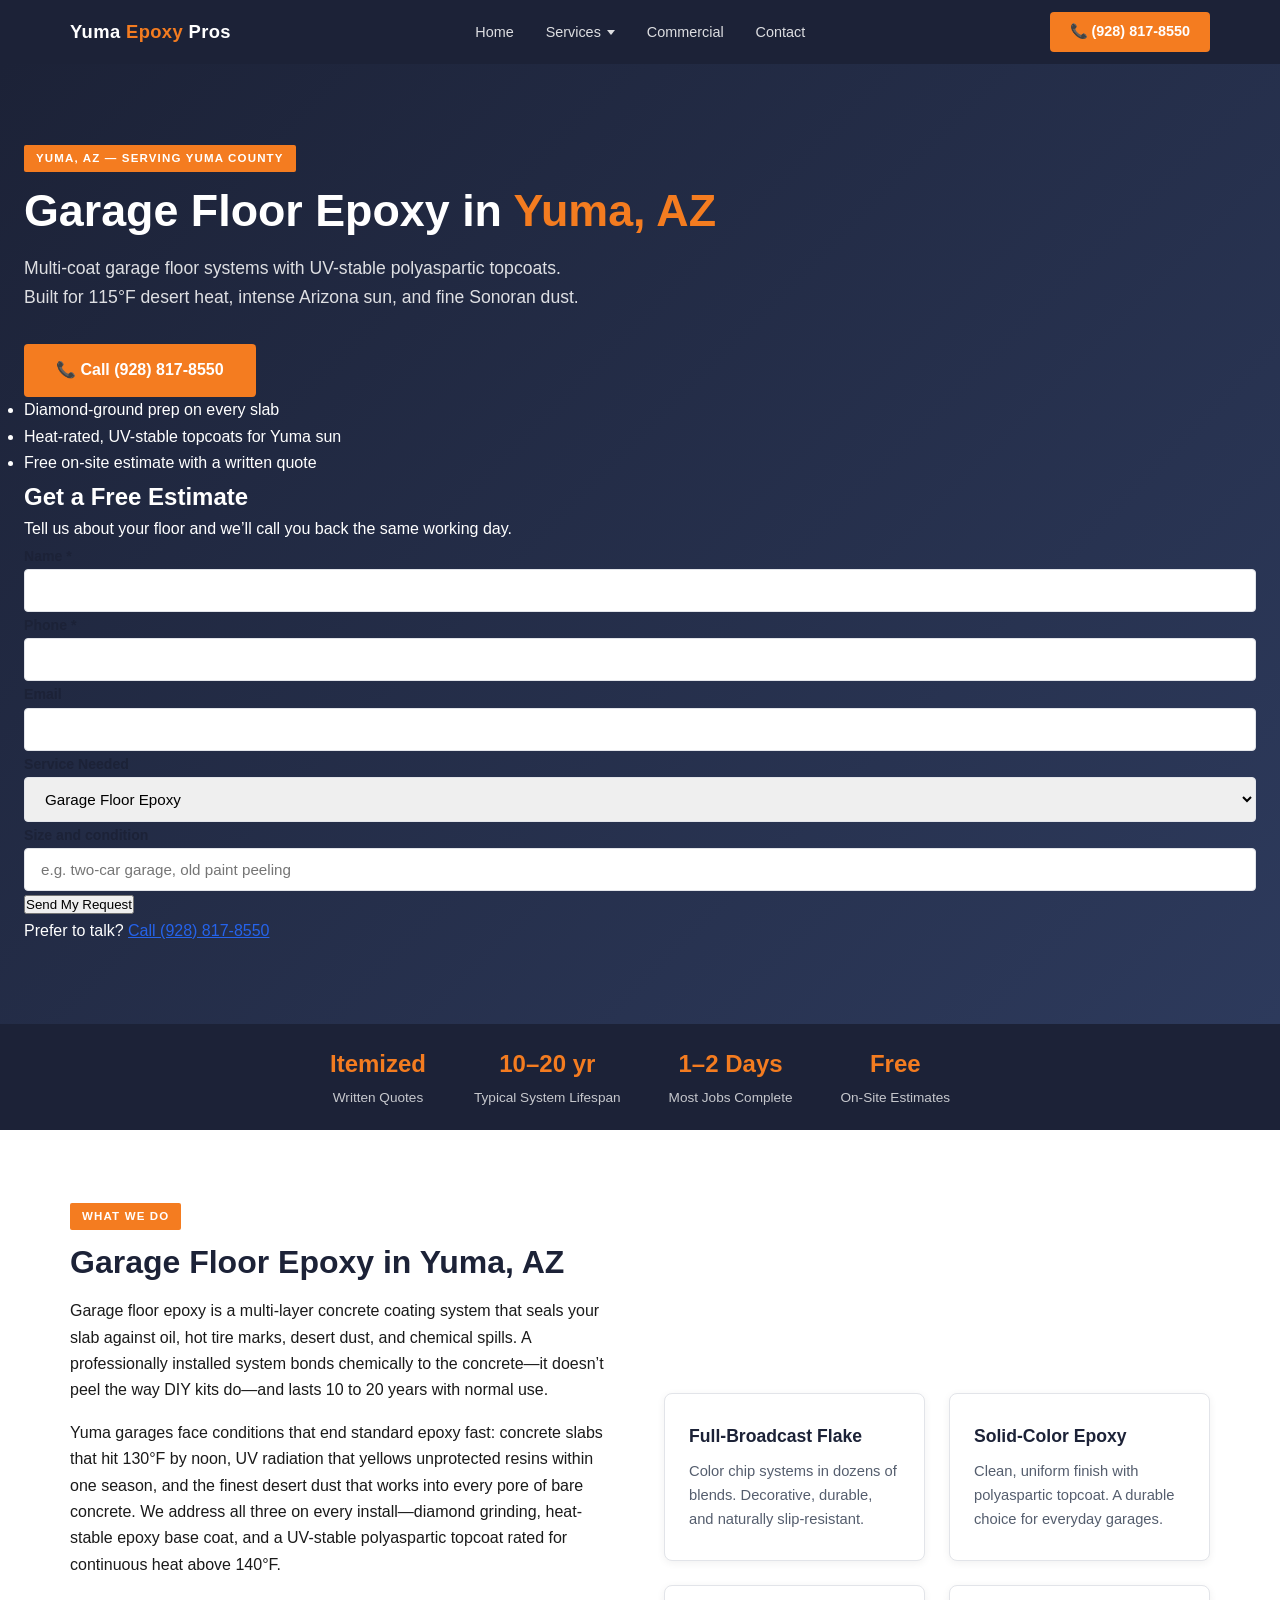
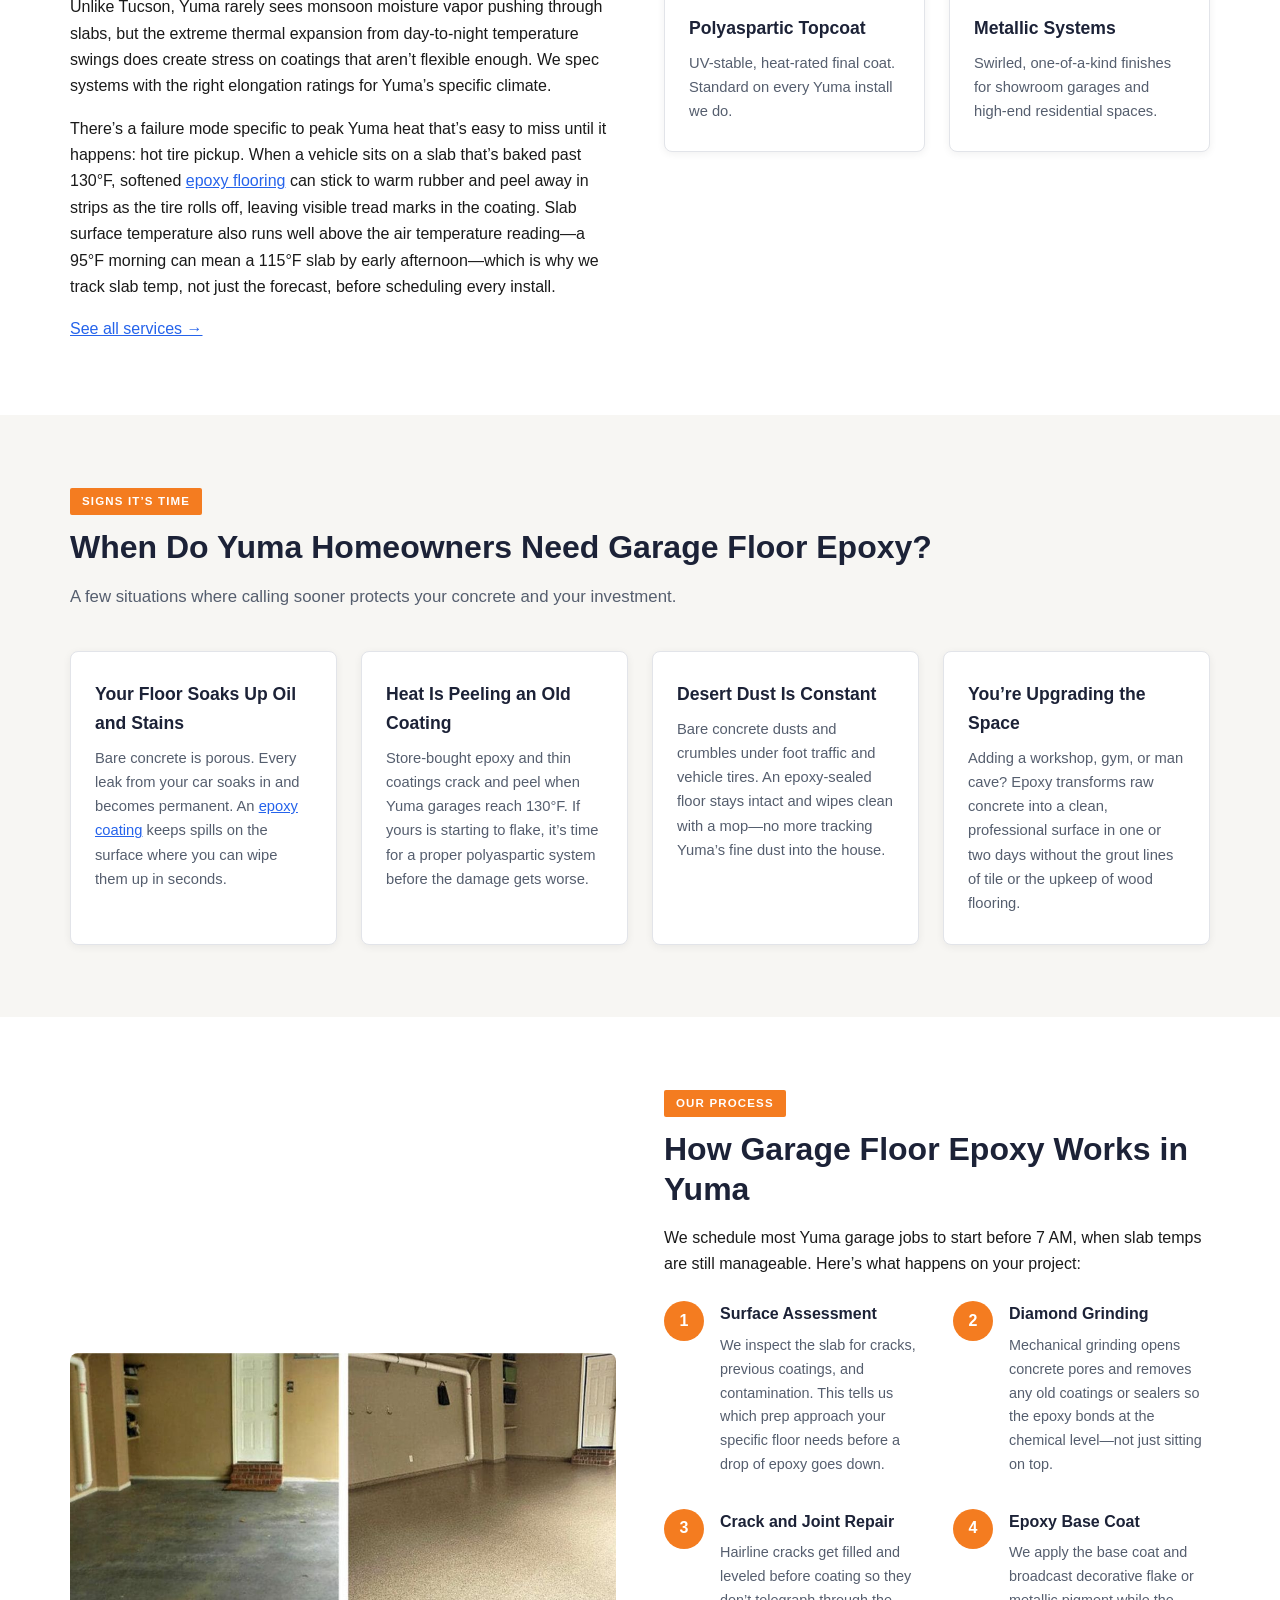
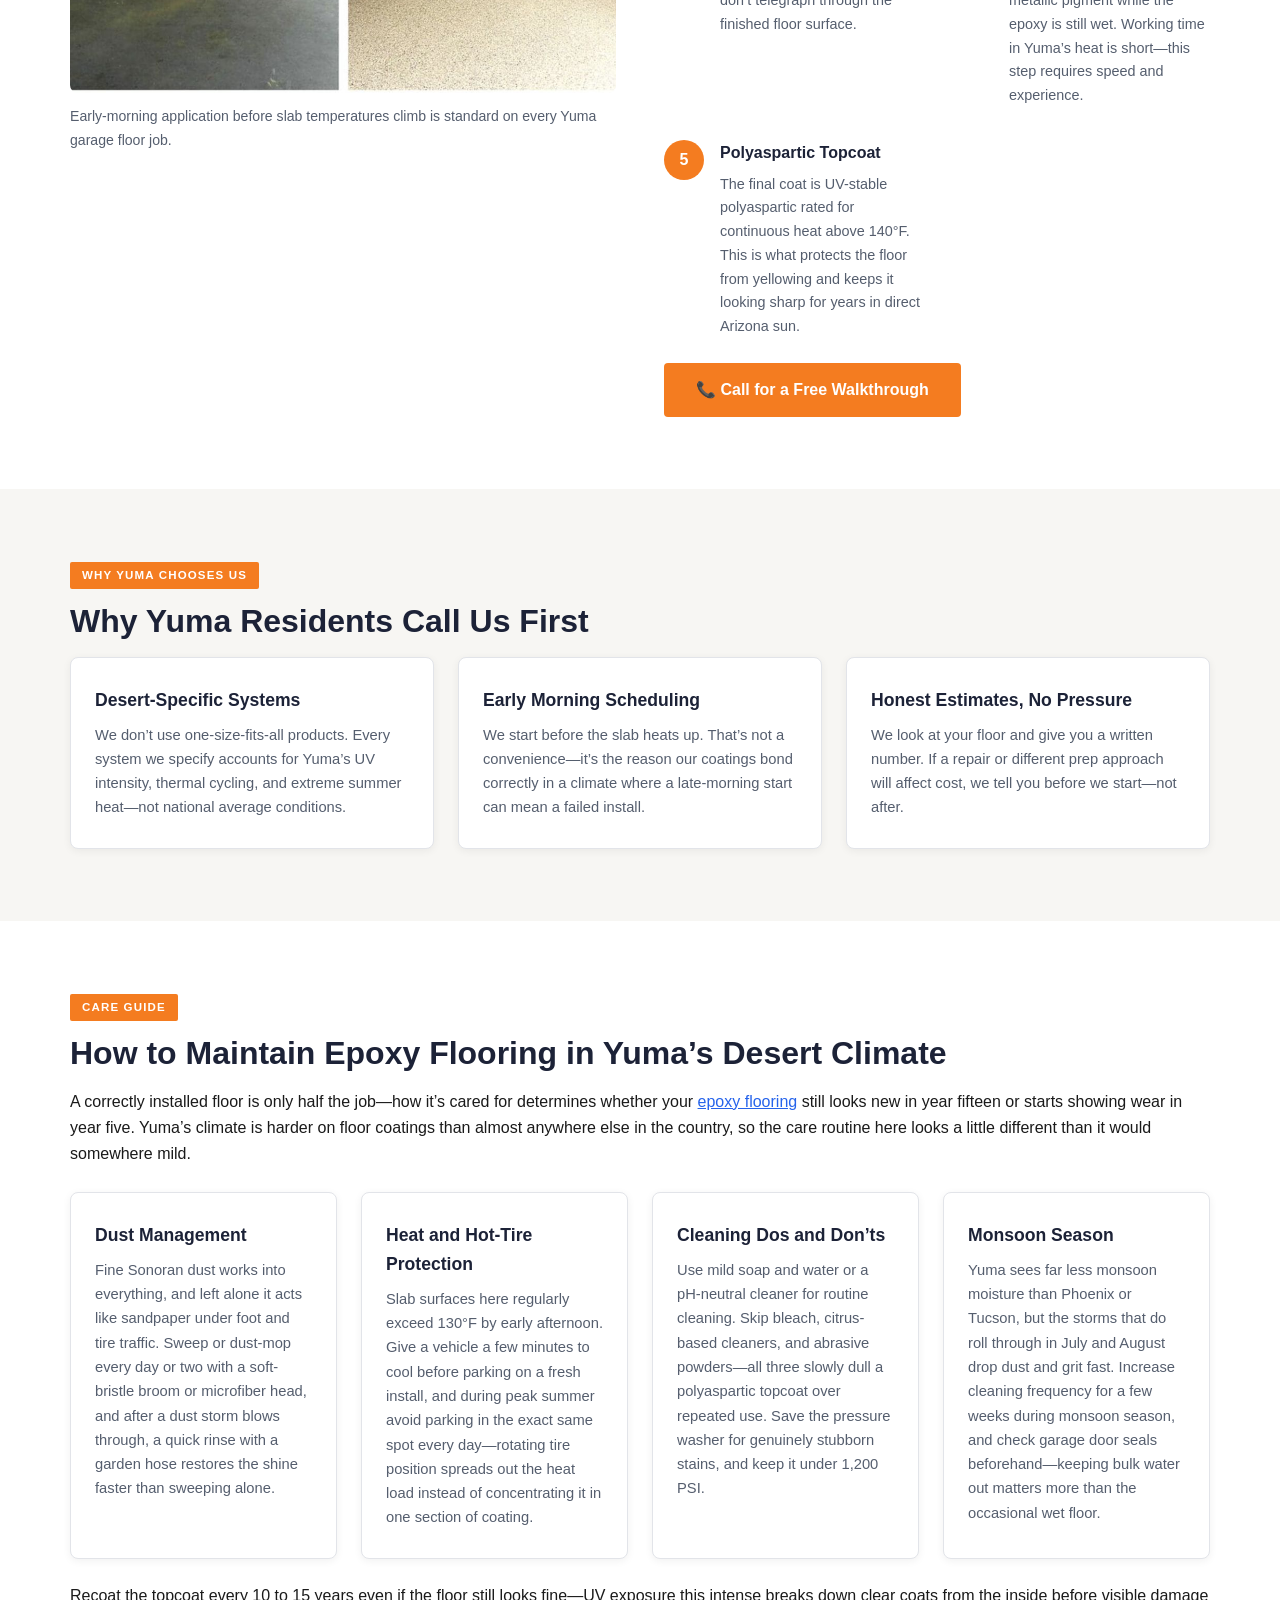
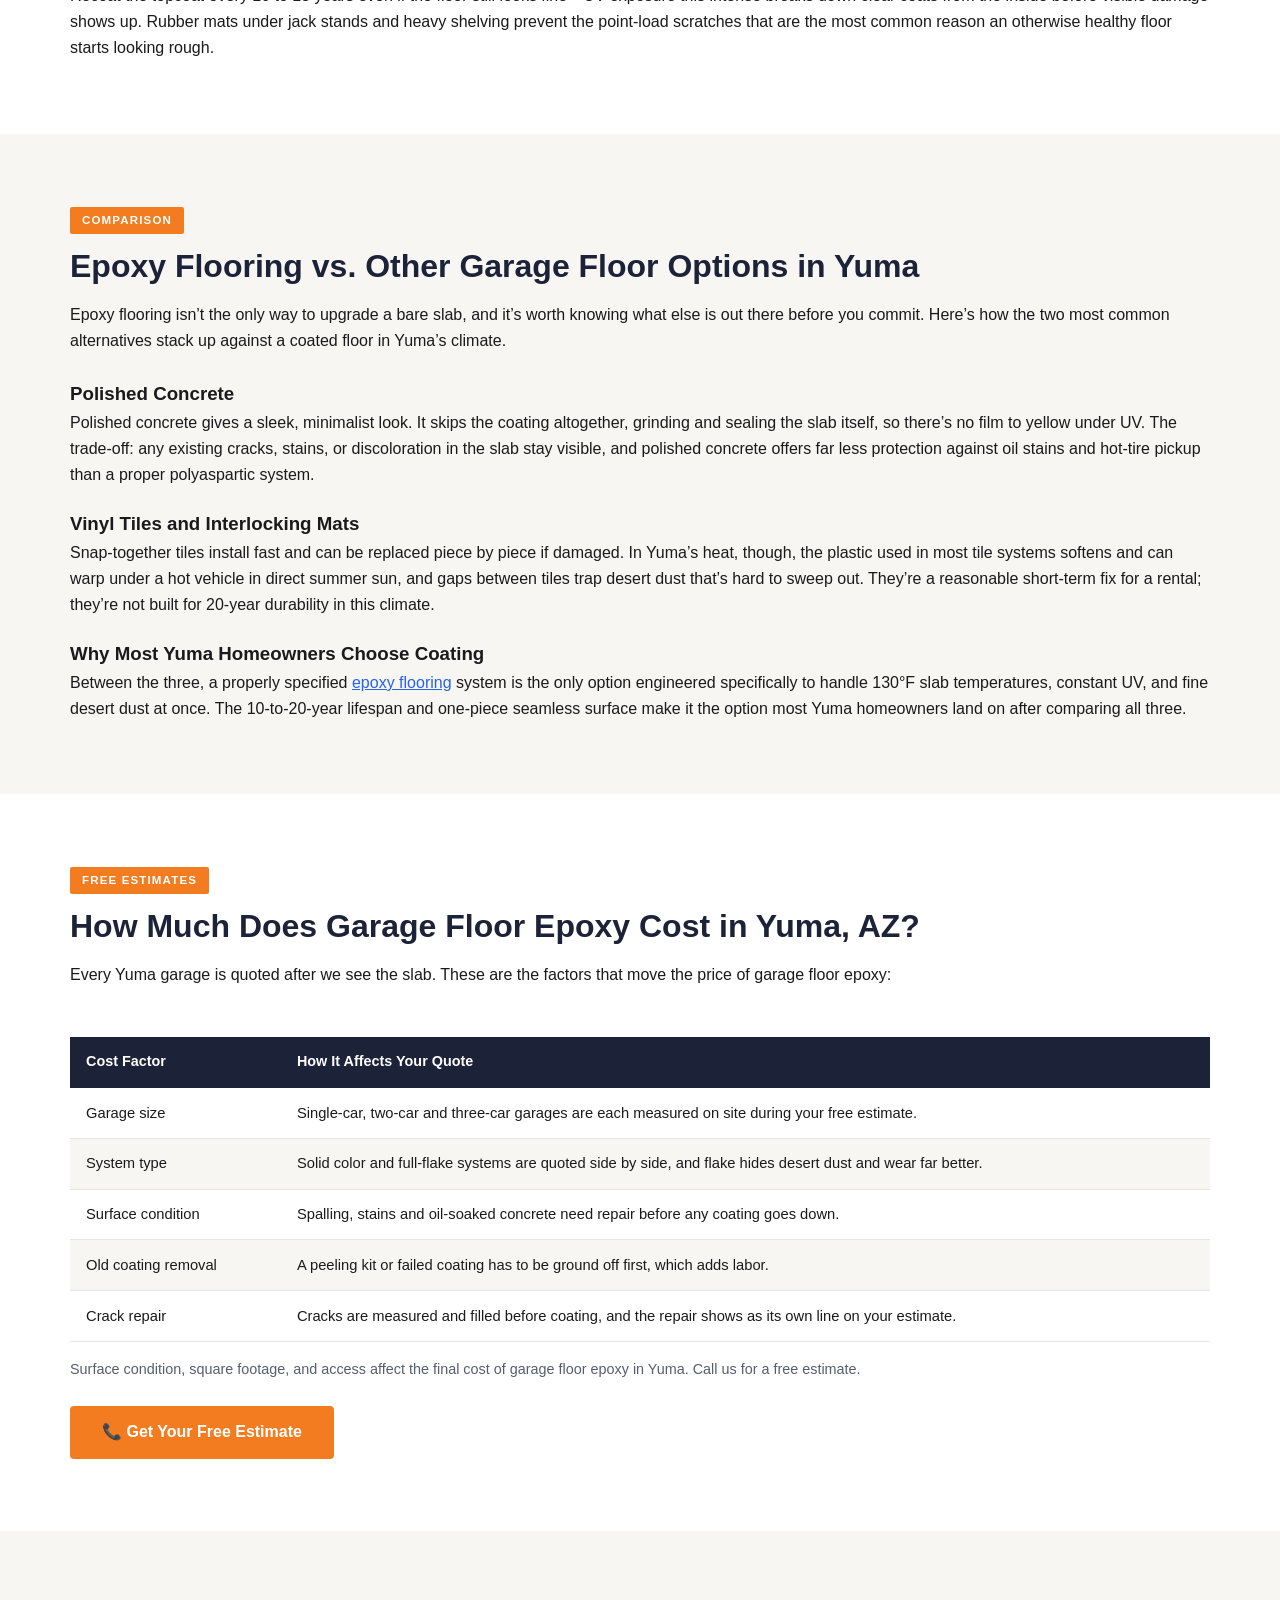
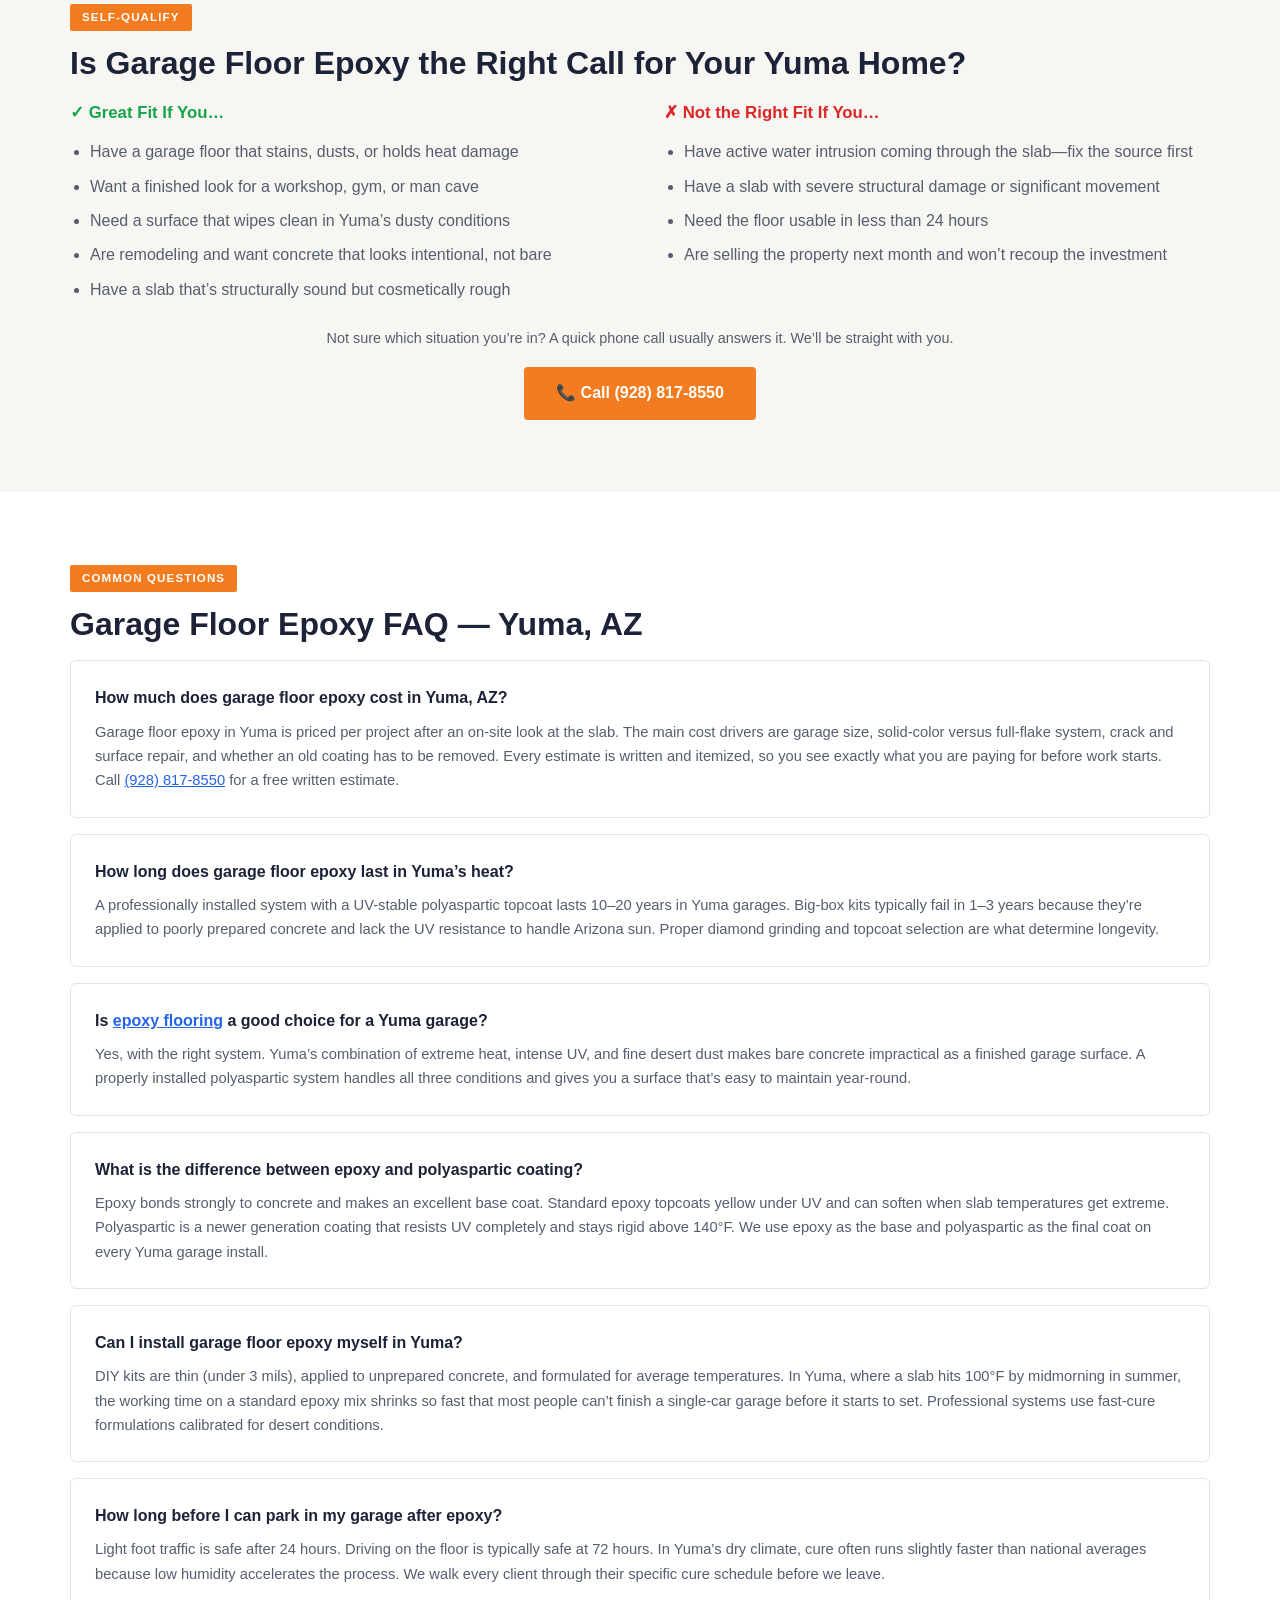
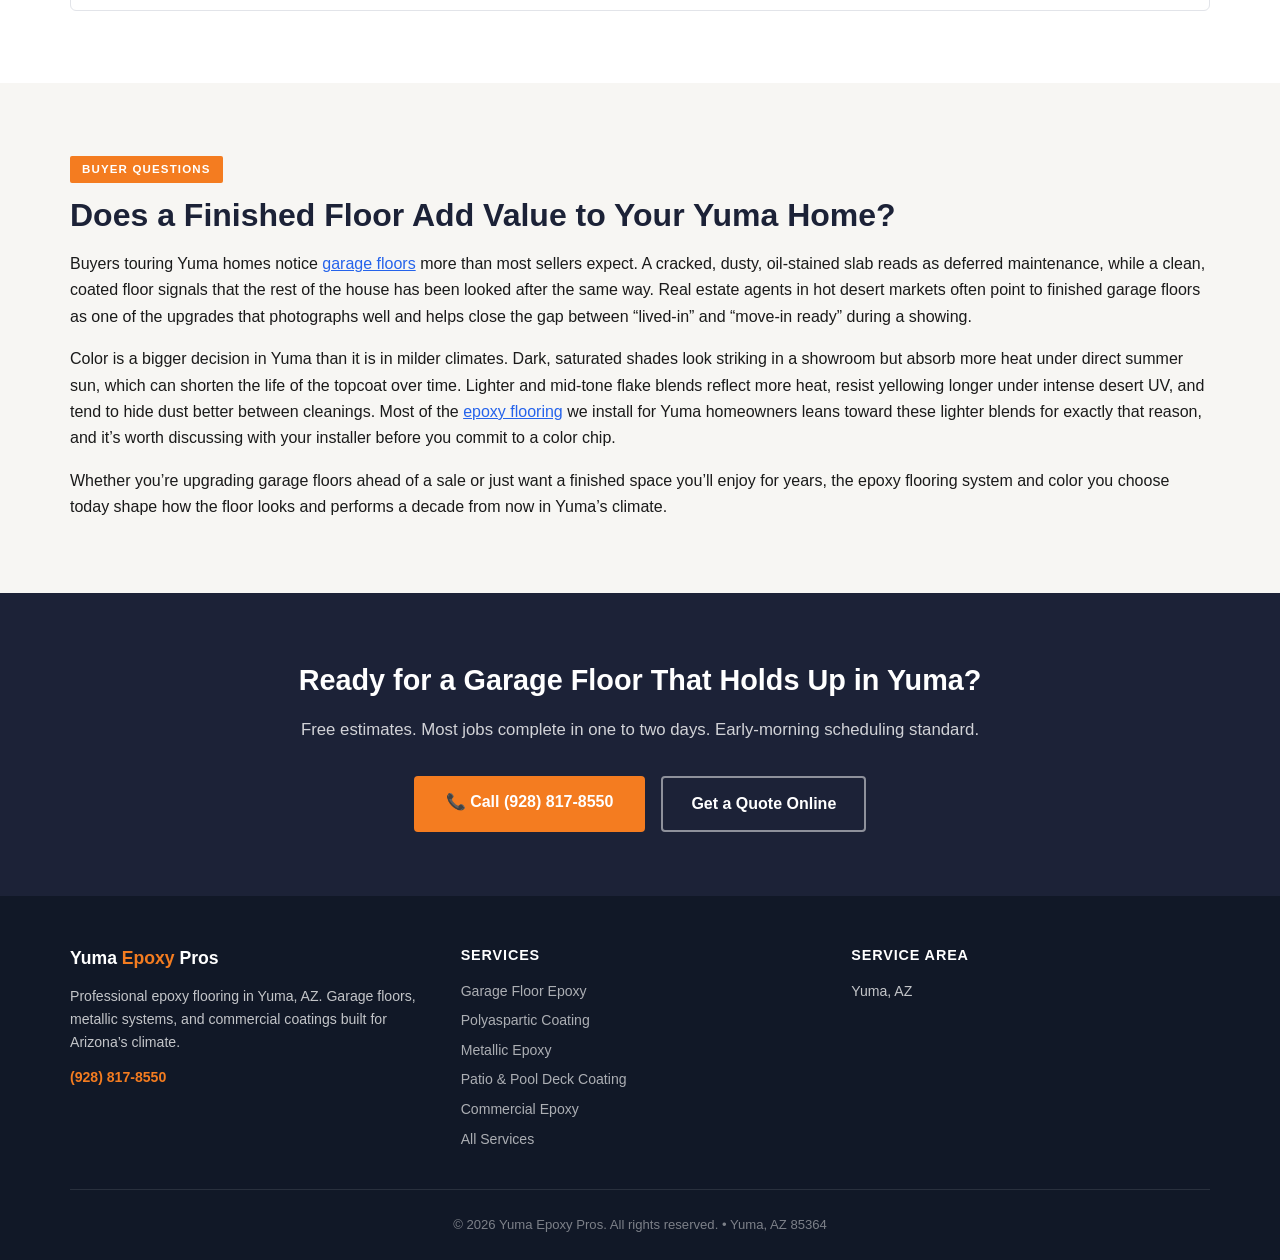
==== commit ab8b3e67: "Home page: hero background image + quote form" ====
--- a/index.html
+++ b/index.html
@@ -113,20 +113,48 @@
 </nav>
 
 <!-- Hero -->
-<section class="hero" style="padding:4rem 1.5rem;">
-  <div style="max-width:1140px;margin:0 auto;display:flex;align-items:center;gap:2.5rem;flex-wrap:wrap;">
-  <div style="flex:1;min-width:280px;">
-    <span class="section-label">Yuma, AZ &mdash; Serving Yuma County</span>
-    <h1 style="font-size:clamp(1.75rem,4vw,2.75rem);font-weight:900;color:#ffffff;line-height:1.15;margin:0.5rem 0 1rem;">Garage Floor Epoxy in <span style="color:#f47c20;">Yuma, AZ</span></h1>
-    <p style="font-size:1.05rem;color:rgba(255,255,255,0.85);margin-bottom:1.5rem;line-height:1.7;">Multi-coat garage floor systems with UV-stable polyaspartic topcoats. Built for 115&deg;F desert heat, intense Arizona sun, and fine Sonoran dust.</p>
-    <div style="display:flex;gap:1rem;flex-wrap:wrap;">
-      <a href="tel:9288178550" class="btn-primary">&#128222; Call (928) 817-8550</a>
-      <a href="/contact" class="btn-ghost">Get a Free Estimate</a>
-    </div>
-  </div>
-  <div style="flex:1;min-width:280px;">
-    <img src="epoxyflooring10.jpg" alt="garage floor epoxy in Yuma AZ" loading="eager" style="width:100%;border-radius:8px;object-fit:cover;max-height:400px;">
-  </div>
+<section class="hero hero-bg">
+  <div class="hero-grid">
+    <div class="hero-copy">
+      <span class="section-label">Yuma, AZ &mdash; Serving Yuma County</span>
+      <h1>Garage Floor Epoxy in <span style="color:#f47c20;">Yuma, AZ</span></h1>
+      <p class="hero-sub">Multi-coat garage floor systems with UV-stable polyaspartic topcoats. Built for 115&deg;F desert heat, intense Arizona sun, and fine Sonoran dust.</p>
+      <div class="hero-ctas">
+        <a href="tel:9288178550" class="btn-primary">&#128222; Call (928) 817-8550</a>
+      </div>
+      <ul class="hero-points">
+        <li>Diamond-ground prep on every slab</li>
+        <li>Heat-rated, UV-stable topcoats for Yuma sun</li>
+        <li>Free on-site estimate with a written quote</li>
+      </ul>
+    </div>
+    <div class="hero-form">
+      <h2>Get a Free Estimate</h2>
+      <p class="form-note">Tell us about your floor and we&rsquo;ll call you back the same working day.</p>
+      <form action="https://formspree.io/f/mykqpyvd" method="POST">
+        <input type="hidden" name="_subject" value="New Lead &mdash; Yuma Epoxy Flooring (Home Page)">
+        <label for="hf-name">Name *</label>
+        <input type="text" id="hf-name" name="name" autocomplete="name" required>
+        <label for="hf-phone">Phone *</label>
+        <input type="tel" id="hf-phone" name="phone" autocomplete="tel" required>
+        <label for="hf-email">Email</label>
+        <input type="email" id="hf-email" name="email" autocomplete="email">
+        <label for="hf-service">Service Needed</label>
+        <select id="hf-service" name="service">
+          <option>Garage Floor Epoxy</option>
+          <option>Metallic Epoxy</option>
+          <option>Flake / Chip System</option>
+          <option>Patio or Pool Deck Coating</option>
+          <option>Commercial Epoxy</option>
+          <option>Not Sure Yet</option>
+        </select>
+        <label for="hf-details">Size and condition</label>
+        <input type="text" id="hf-details" name="details" placeholder="e.g. two-car garage, old paint peeling">
+        <input type="text" name="_gotcha" style="display:none" tabindex="-1" autocomplete="off">
+        <button type="submit">Send My Request</button>
+      </form>
+      <p class="form-alt">Prefer to talk? <a href="tel:9288178550">Call (928) 817-8550</a></p>
+    </div>
   </div>
 </section>
 
